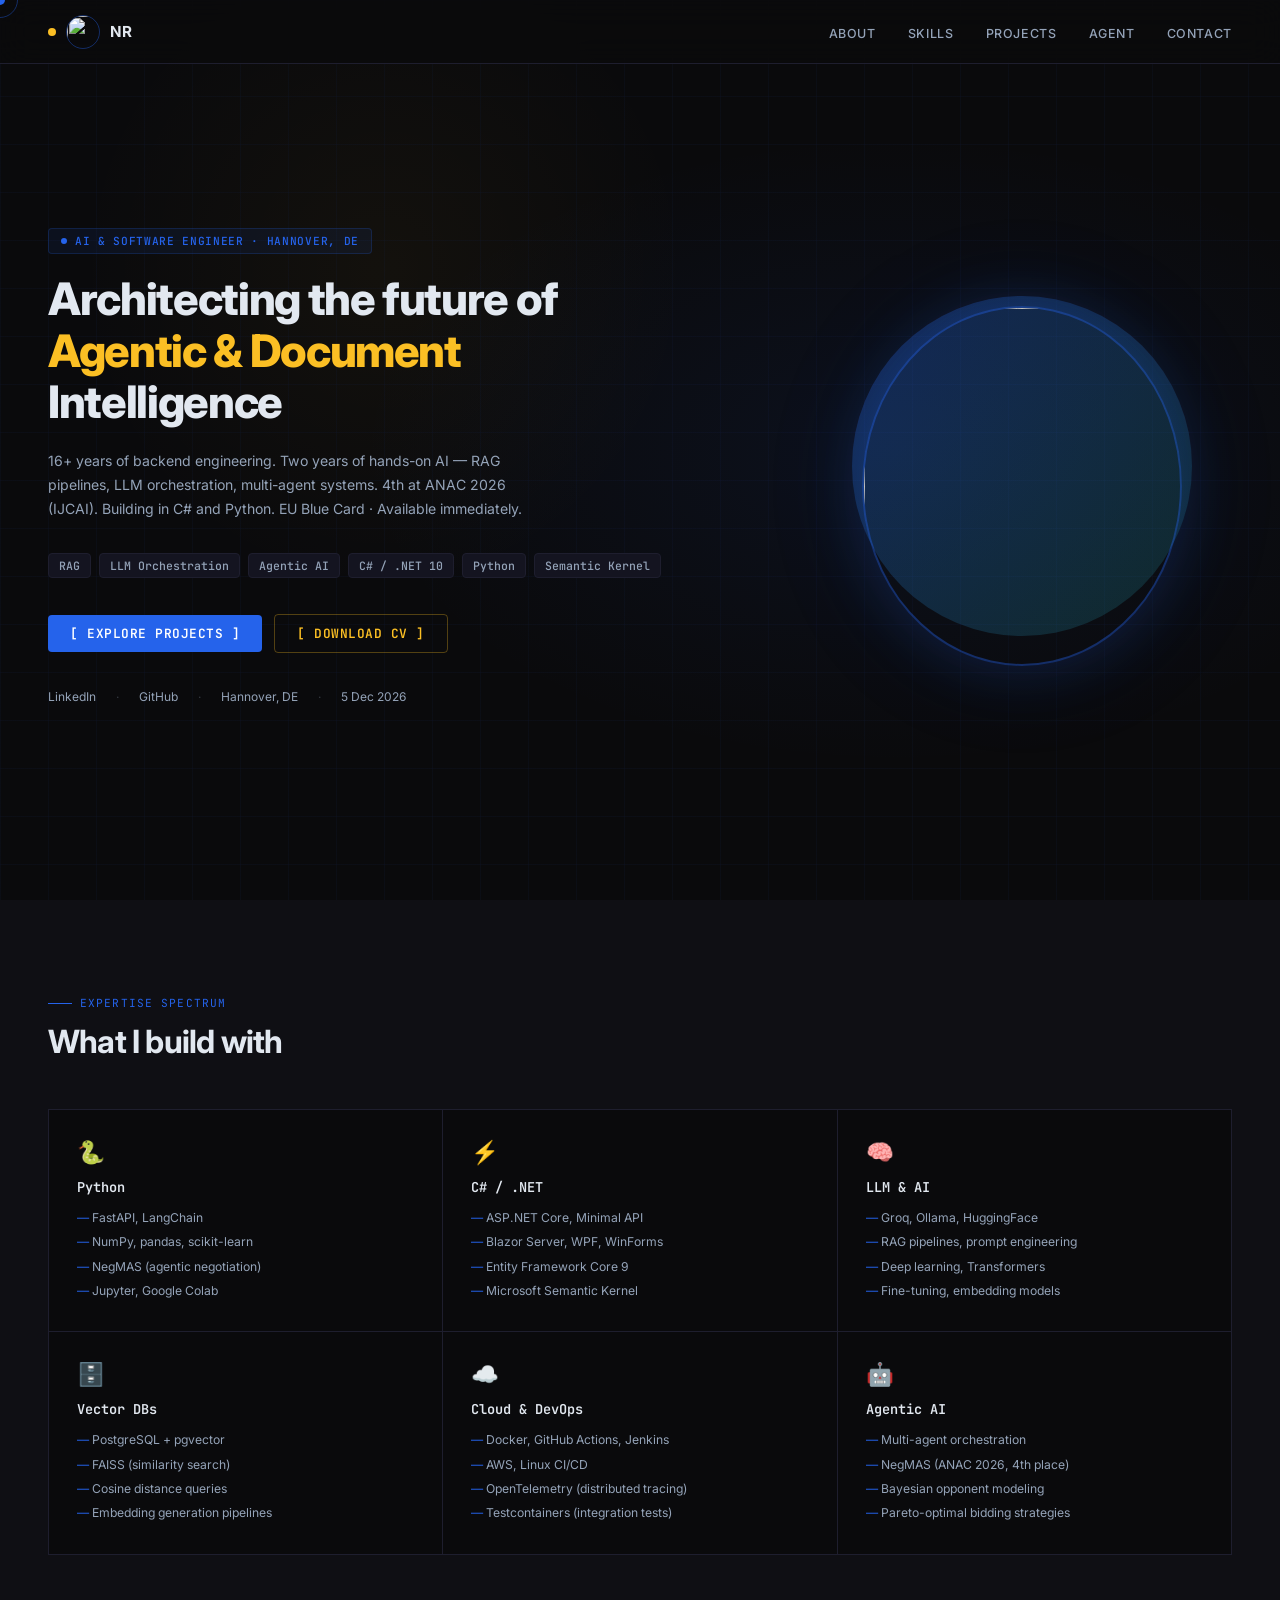
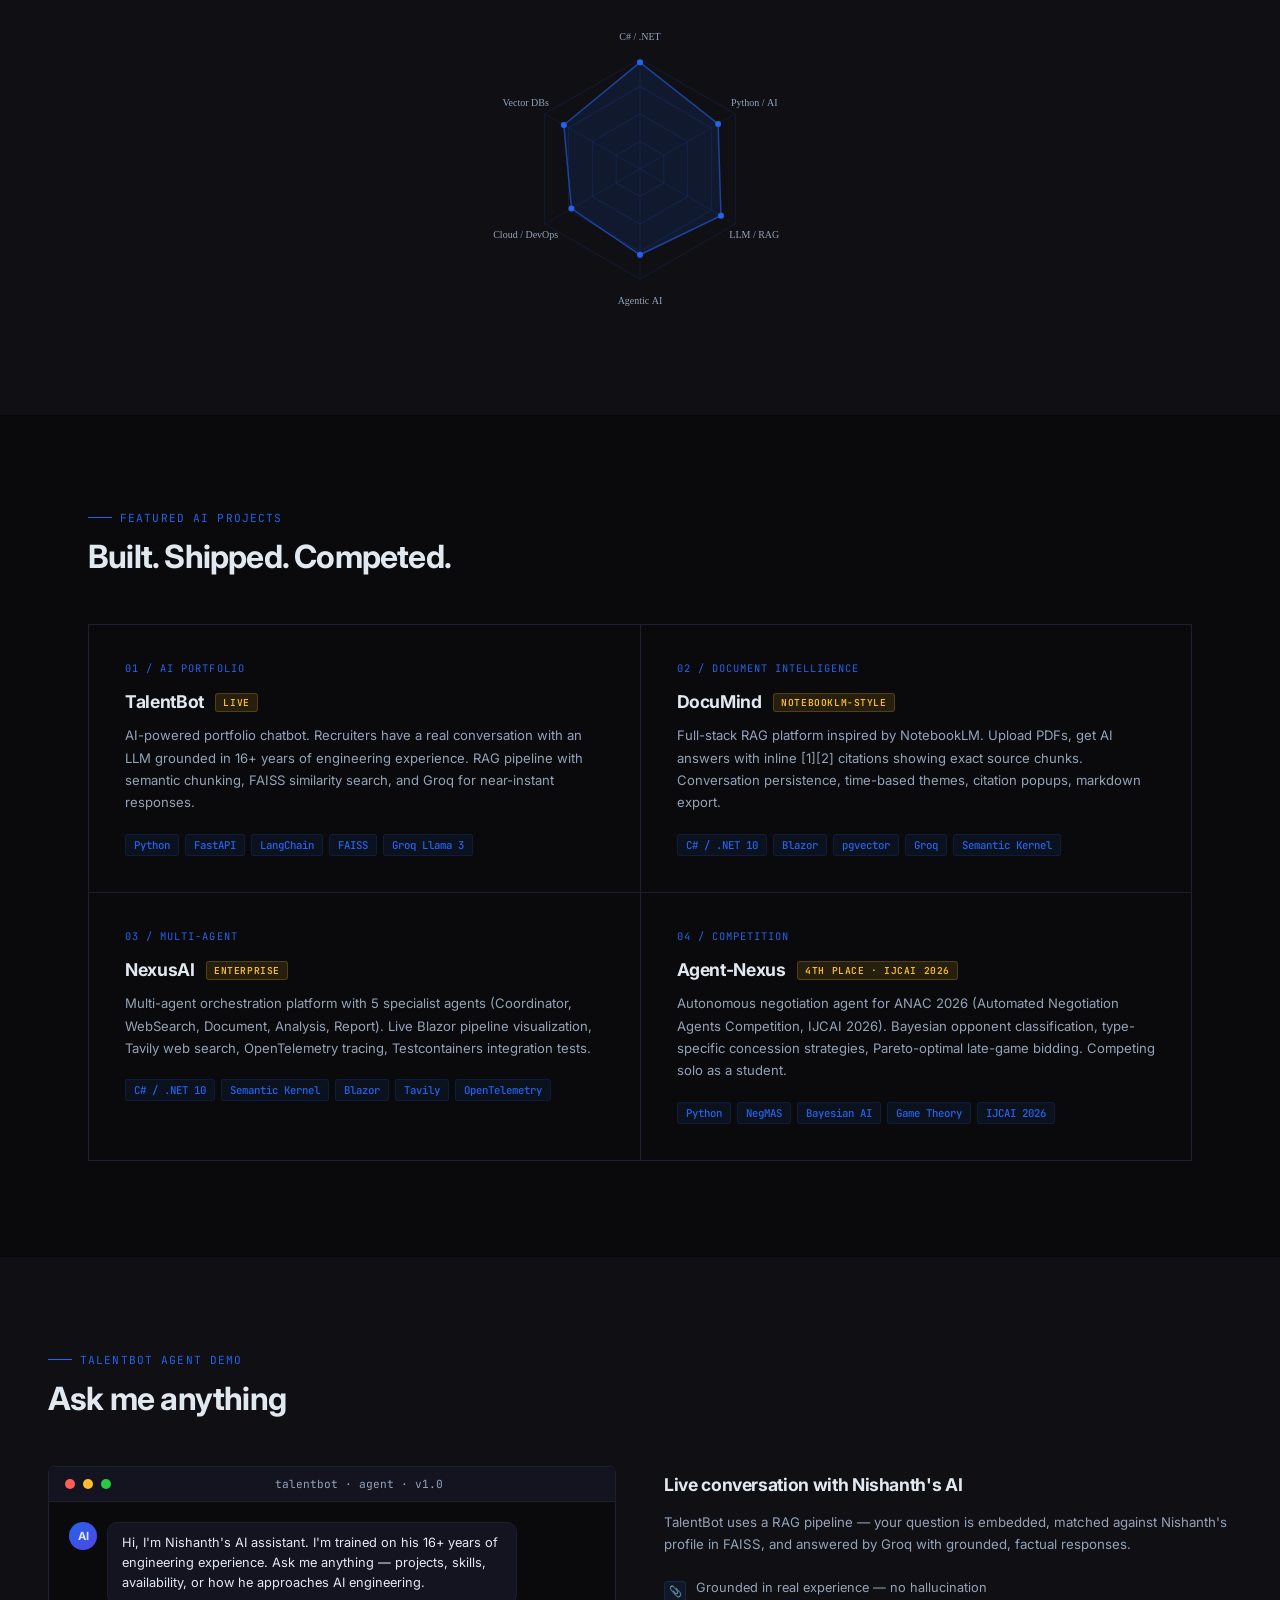
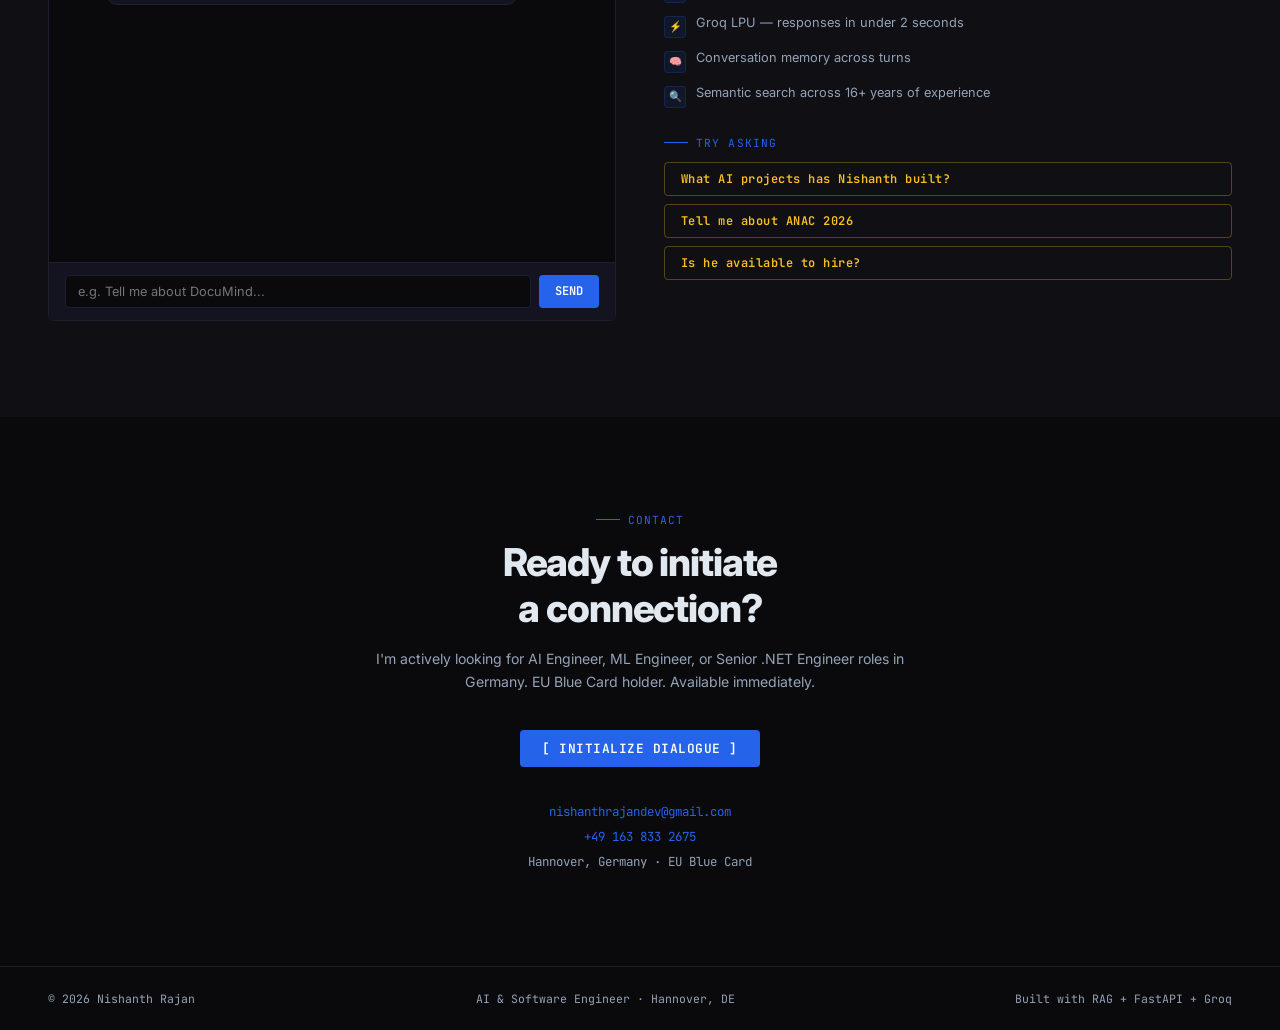
==== templates/portfolio.html @ 67afd0b3 "portfolio site with photo, CV download, animated UI, conversation history, Groq integration" ====
<!DOCTYPE html>
<html lang="en">
<head>
<meta charset="UTF-8"/>
<meta name="viewport" content="width=device-width, initial-scale=1.0"/>
<title>Nishanth Rajan — AI & Software Engineer</title>
<link rel="preconnect" href="https://fonts.googleapis.com">
<link href="https://fonts.googleapis.com/css2?family=Inter:wght@300;400;500;600;700;800&family=JetBrains+Mono:wght@400;500&display=swap" rel="stylesheet">
<style>
:root {
  --void: #0A0A0C;
  --deep-blue: #2563EB;
  --blue2: #1d4ed8;
  --yellow: #FBBF24;
  --white: #E2E8F0;
  --text2: #94a3b8;
  --surface: #0f0f14;
  --surface2: #141420;
  --border: #1e1e2e;
  --mono: 'JetBrains Mono', monospace;
}

*{box-sizing:border-box;margin:0;padding:0}

html{scroll-behavior:smooth}

body{
  background:var(--void);
  color:var(--white);
  font-family:'Inter',sans-serif;
  overflow-x:hidden;
  cursor:none;
}

/* Custom cursor */
.cursor{
  position:fixed;
  width:10px;height:10px;
  background:var(--deep-blue);
  border-radius:50%;
  pointer-events:none;
  z-index:9999;
  transform:translate(-50%,-50%);
  transition:transform 0.1s,width 0.2s,height 0.2s,background 0.2s;
  mix-blend-mode:normal;
}
.cursor-ring{
  position:fixed;
  width:36px;height:36px;
  border:1.5px solid rgba(37,99,235,0.4);
  border-radius:50%;
  pointer-events:none;
  z-index:9998;
  transform:translate(-50%,-50%);
  transition:transform 0.15s ease-out,width 0.2s,height 0.2s,opacity 0.2s;
}

/* Liquid ripple */
.ripple{
  position:fixed;
  border-radius:50%;
  background:radial-gradient(circle,rgba(37,99,235,0.25) 0%,transparent 70%);
  pointer-events:none;
  transform:translate(-50%,-50%) scale(0);
  animation:ripple-out 0.6s ease-out forwards;
  z-index:9997;
}
@keyframes ripple-out{
  to{transform:translate(-50%,-50%) scale(1);opacity:0}
}

/* ── NAV ── */
nav{
  position:fixed;top:0;left:0;right:0;
  z-index:100;
  padding:0 48px;
  height:64px;
  display:flex;
  align-items:center;
  justify-content:space-between;
  background:rgba(10,10,12,0.8);
  backdrop-filter:blur(16px);
  border-bottom:1px solid var(--border);
}

.nav-logo{
  display:flex;align-items:center;gap:10px;
  font-weight:700;font-size:0.95rem;letter-spacing:-0.02em;
}
.nav-logo-dot{
  width:8px;height:8px;
  background:var(--yellow);
  border-radius:50%;
  animation:blink 2s ease-in-out infinite;
}
@keyframes blink{0%,100%{opacity:1}50%{opacity:0.3}}

.nav-links{
  display:flex;gap:32px;
  list-style:none;
}
.nav-links a{
  font-size:0.78rem;font-weight:500;
  color:var(--text2);
  text-decoration:none;
  letter-spacing:0.05em;
  transition:color 0.2s;
}
.nav-links a:hover{color:var(--white)}

/* ── HERO ── */
#hero{
  min-height:100vh;
  display:flex;
  align-items:center;
  padding:80px 48px 48px;
  position:relative;
  overflow:hidden;
}

.hero-bg{
  position:absolute;inset:0;
  background:
    radial-gradient(ellipse 60% 50% at 70% 50%, rgba(37,99,235,0.08) 0%, transparent 70%),
    radial-gradient(ellipse 40% 60% at 30% 30%, rgba(251,191,36,0.04) 0%, transparent 60%);
  pointer-events:none;
}

.hero-grid{
  position:absolute;inset:0;
  background-image:
    linear-gradient(rgba(37,99,235,0.04) 1px,transparent 1px),
    linear-gradient(90deg,rgba(37,99,235,0.04) 1px,transparent 1px);
  background-size:48px 48px;
  pointer-events:none;
}

.hero-inner{
  position:relative;z-index:1;
  max-width:1200px;
  width:100%;
  margin:0 auto;
  display:grid;
  grid-template-columns:1fr 420px;
  gap:64px;
  align-items:center;
}

.hero-tag{
  display:inline-flex;align-items:center;gap:8px;
  background:rgba(37,99,235,0.08);
  border:1px solid rgba(37,99,235,0.2);
  border-radius:4px;
  padding:5px 12px;
  font-size:0.7rem;font-weight:500;
  color:var(--deep-blue);
  letter-spacing:0.06em;
  margin-bottom:20px;
  font-family:var(--mono);
}
.hero-tag span{
  width:6px;height:6px;
  background:var(--deep-blue);
  border-radius:50%;
}

.hero-h1{
  font-size:clamp(1.8rem,3.5vw,2.8rem);
  font-weight:800;
  line-height:1.15;
  letter-spacing:-0.03em;
  color:var(--white);
  margin-bottom:20px;
}
.hero-h1 .accent{color:var(--yellow)}

.hero-sub{
  font-size:0.88rem;
  color:var(--text2);
  line-height:1.7;
  max-width:500px;
  margin-bottom:32px;
}

.hero-pills{
  display:flex;flex-wrap:wrap;gap:8px;
  margin-bottom:36px;
}
.pill{
  font-size:0.72rem;font-weight:500;
  font-family:var(--mono);
  color:var(--text2);
  background:var(--surface2);
  border:1px solid var(--border);
  border-radius:4px;
  padding:4px 10px;
}

.hero-actions{
  display:flex;gap:12px;align-items:center;
  margin-bottom:36px;
}
.btn-primary{
  display:inline-flex;align-items:center;gap:8px;
  background:var(--deep-blue);
  color:white;
  font-size:0.8rem;font-weight:600;
  font-family:var(--mono);
  letter-spacing:0.04em;
  padding:10px 22px;
  border-radius:4px;
  text-decoration:none;
  border:none;cursor:pointer;
  transition:all 0.2s;
}
.btn-primary:hover{background:var(--blue2);transform:translateY(-1px)}
.btn-outline{
  display:inline-flex;align-items:center;gap:8px;
  background:transparent;
  color:var(--yellow);
  font-size:0.8rem;font-weight:600;
  font-family:var(--mono);
  letter-spacing:0.04em;
  padding:10px 22px;
  border-radius:4px;
  border:1px solid rgba(251,191,36,0.3);
  text-decoration:none;
  cursor:pointer;
  transition:all 0.2s;
}
.btn-outline:hover{background:rgba(251,191,36,0.06);border-color:var(--yellow)}

.hero-meta{
  display:flex;align-items:center;gap:20px;
  font-size:0.75rem;color:var(--text2);
}
.hero-meta a{color:var(--text2);text-decoration:none;transition:color 0.2s}
.hero-meta a:hover{color:var(--white)}
.sep{opacity:0.3}

/* Neural viz */
.neural-viz{
  position:relative;
  width:100%;
  aspect-ratio:1;
  max-width:400px;
  margin:0 auto;
}

.neural-viz svg{width:100%;height:100%}

/* ── SECTION BASE ── */
section{
  padding:96px 48px;
  max-width:1200px;
  margin:0 auto;
}

.section-label{
  font-size:0.7rem;
  font-family:var(--mono);
  color:var(--deep-blue);
  letter-spacing:0.1em;
  margin-bottom:12px;
  display:flex;align-items:center;gap:8px;
}
.section-label::before{
  content:'';
  width:24px;height:1px;
  background:var(--deep-blue);
}

.section-h2{
  font-size:clamp(1.6rem,2.5vw,2.2rem);
  font-weight:700;
  letter-spacing:-0.025em;
  color:var(--white);
  margin-bottom:48px;
}

/* ── EXPERTISE ── */
#expertise{
  padding:96px 48px;
  background:var(--surface);
  position:relative;
}
#expertise > *{max-width:1200px;margin-left:auto;margin-right:auto}

.expertise-grid{
  display:grid;
  grid-template-columns:repeat(3,1fr);
  gap:1px;
  background:var(--border);
  border:1px solid var(--border);
  margin-bottom:64px;
}

.skill-card{
  background:var(--void);
  padding:28px;
  transition:background 0.2s;
}
.skill-card:hover{background:var(--surface2)}

.skill-icon{
  font-size:1.4rem;
  margin-bottom:12px;
}
.skill-title{
  font-size:0.85rem;font-weight:600;
  color:var(--white);
  margin-bottom:10px;
  font-family:var(--mono);
}
.skill-items{
  list-style:none;
  font-size:0.76rem;
  color:var(--text2);
  line-height:2;
}
.skill-items li::before{
  content:'— ';
  color:var(--deep-blue);
}

/* Radar chart container */
.radar-wrap{
  display:flex;
  justify-content:center;
  align-items:center;
}

/* ── PROJECTS ── */
.projects-grid{
  display:grid;
  grid-template-columns:repeat(2,1fr);
  gap:1px;
  background:var(--border);
  border:1px solid var(--border);
}

.project-card{
  background:var(--void);
  padding:36px;
  position:relative;
  overflow:hidden;
  transition:background 0.2s;
}
.project-card:hover{background:var(--surface2)}
.project-card::before{
  content:'';
  position:absolute;
  top:0;left:0;right:0;
  height:2px;
  background:linear-gradient(90deg,var(--deep-blue),var(--yellow));
  opacity:0;
  transition:opacity 0.2s;
}
.project-card:hover::before{opacity:1}

.project-num{
  font-family:var(--mono);
  font-size:0.65rem;
  color:var(--deep-blue);
  letter-spacing:0.1em;
  margin-bottom:16px;
}
.project-title{
  font-size:1.1rem;font-weight:700;
  letter-spacing:-0.02em;
  color:var(--white);
  margin-bottom:12px;
}
.project-title .badge{
  display:inline-block;
  background:rgba(251,191,36,0.12);
  border:1px solid rgba(251,191,36,0.2);
  color:var(--yellow);
  font-size:0.6rem;font-weight:600;
  font-family:var(--mono);
  letter-spacing:0.06em;
  padding:2px 7px;
  border-radius:3px;
  vertical-align:middle;
  margin-left:8px;
}
.project-desc{
  font-size:0.82rem;
  color:var(--text2);
  line-height:1.7;
  margin-bottom:20px;
}
.project-tags{
  display:flex;flex-wrap:wrap;gap:6px;
}
.tag{
  font-size:0.67rem;font-weight:500;
  font-family:var(--mono);
  color:var(--deep-blue);
  background:rgba(37,99,235,0.08);
  border:1px solid rgba(37,99,235,0.15);
  border-radius:3px;
  padding:3px 8px;
}

/* ── DEMO ── */
#demo{
  padding:96px 48px;
  background:var(--surface);
}
#demo > *{max-width:1200px;margin-left:auto;margin-right:auto}

.demo-inner{
  display:grid;
  grid-template-columns:1fr 1fr;
  gap:48px;
  align-items:start;
}

.demo-terminal{
  background:var(--void);
  border:1px solid var(--border);
  border-radius:6px;
  overflow:hidden;
}
.terminal-bar{
  background:var(--surface2);
  padding:10px 16px;
  display:flex;align-items:center;gap:8px;
  border-bottom:1px solid var(--border);
}
.dot-red{width:10px;height:10px;border-radius:50%;background:#ff5f57}
.dot-yellow{width:10px;height:10px;border-radius:50%;background:#ffbd2e}
.dot-green{width:10px;height:10px;border-radius:50%;background:#28ca42}
.terminal-title{
  margin-left:auto;margin-right:auto;
  font-size:0.7rem;color:var(--text2);
  font-family:var(--mono);
}

.chat-body{
  height:360px;
  overflow-y:auto;
  padding:20px;
  display:flex;flex-direction:column;gap:12px;
  scrollbar-width:thin;
  scrollbar-color:var(--border) transparent;
}

.chat-msg{
  display:flex;gap:10px;
  animation:fadeUp 0.3s ease-out;
}
@keyframes fadeUp{from{opacity:0;transform:translateY(6px)}to{opacity:1;transform:translateY(0)}}

.chat-msg.user{flex-direction:row-reverse}

.chat-avatar{
  width:28px;height:28px;border-radius:50%;
  display:flex;align-items:center;justify-content:center;
  font-size:0.7rem;font-weight:700;
  flex-shrink:0;
}
.chat-msg.bot .chat-avatar{background:linear-gradient(135deg,var(--deep-blue),#4f46e5)}
.chat-msg.user .chat-avatar{background:var(--surface2);border:1px solid var(--border);color:var(--text2)}

.chat-bubble{
  max-width:78%;
  padding:10px 14px;
  border-radius:10px;
  font-size:0.8rem;
  line-height:1.6;
}
.chat-msg.bot .chat-bubble{
  background:var(--surface2);
  border:1px solid var(--border);
  color:var(--white);
}
.chat-msg.user .chat-bubble{
  background:rgba(37,99,235,0.15);
  border:1px solid rgba(37,99,235,0.25);
  color:var(--white);
}

.pipeline-box{
  background:rgba(37,99,235,0.06);
  border:1px solid rgba(37,99,235,0.15);
  border-radius:6px;
  padding:12px;
  margin-top:8px;
  font-family:var(--mono);
  font-size:0.68rem;
  color:var(--text2);
  line-height:1.8;
}
.pipeline-step{
  display:flex;align-items:center;gap:8px;
  color:var(--deep-blue);
}
.pipeline-step::before{content:'▶';font-size:0.5rem}

.typing{
  display:flex;gap:4px;align-items:center;
  padding:2px 0;
}
.typing span{
  width:5px;height:5px;
  background:var(--deep-blue);
  border-radius:50%;
  animation:bounce 1s ease-in-out infinite;
}
.typing span:nth-child(2){animation-delay:0.15s}
.typing span:nth-child(3){animation-delay:0.3s}
@keyframes bounce{0%,60%,100%{transform:translateY(0)}30%{transform:translateY(-4px)}}

.chat-input-row{
  display:flex;gap:8px;
  padding:12px 16px;
  border-top:1px solid var(--border);
  background:var(--surface2);
}
.chat-input{
  flex:1;background:var(--void);border:1px solid var(--border);
  border-radius:4px;padding:8px 12px;
  color:var(--white);font-family:'Inter',sans-serif;font-size:0.8rem;
  outline:none;
}
.chat-input:focus{border-color:rgba(37,99,235,0.4)}
.chat-send{
  background:var(--deep-blue);
  color:white;border:none;border-radius:4px;
  padding:8px 16px;cursor:pointer;
  font-size:0.75rem;font-weight:600;font-family:var(--mono);
  transition:background 0.2s;
}
.chat-send:hover{background:var(--blue2)}

.demo-info{padding-top:8px}
.demo-info h3{
  font-size:1.1rem;font-weight:700;letter-spacing:-0.02em;
  color:var(--white);margin-bottom:16px;
}
.demo-info p{
  font-size:0.83rem;color:var(--text2);line-height:1.7;
  margin-bottom:24px;
}
.feature-list{
  list-style:none;
  display:flex;flex-direction:column;gap:12px;
}
.feature-list li{
  display:flex;align-items:flex-start;gap:10px;
  font-size:0.8rem;color:var(--text2);
}
.feat-icon{
  width:22px;height:22px;
  background:rgba(37,99,235,0.1);
  border:1px solid rgba(37,99,235,0.2);
  border-radius:4px;
  display:flex;align-items:center;justify-content:center;
  font-size:0.65rem;
  flex-shrink:0;margin-top:1px;
}

/* ── CONTACT ── */
#contact{
  padding:96px 48px;
  text-align:center;
}
.contact-inner{
  max-width:560px;
  margin:0 auto;
}
.contact-inner h2{
  font-size:clamp(1.6rem,3vw,2.4rem);
  font-weight:800;letter-spacing:-0.03em;
  margin-bottom:16px;
}
.contact-inner p{
  font-size:0.88rem;color:var(--text2);
  line-height:1.7;margin-bottom:36px;
}
.contact-details{
  display:flex;flex-direction:column;gap:8px;
  margin-top:32px;
  font-size:0.78rem;color:var(--text2);
  font-family:var(--mono);
}
.contact-details a{color:var(--deep-blue);text-decoration:none}
.contact-details a:hover{color:var(--white)}

/* footer */
footer{
  border-top:1px solid var(--border);
  padding:24px 48px;
  display:flex;justify-content:space-between;align-items:center;
  font-size:0.72rem;color:var(--text2);
  font-family:var(--mono);
}

/* Scroll reveal */
.reveal{
  opacity:0;
  transform:translateY(24px);
  transition:opacity 0.6s ease-out,transform 0.6s ease-out;
}
.reveal.visible{opacity:1;transform:translateY(0)}

/* Responsive */
@media(max-width:900px){
  .hero-inner,.demo-inner{grid-template-columns:1fr}
  .neural-viz{display:none}
  .expertise-grid{grid-template-columns:repeat(2,1fr)}
  .projects-grid{grid-template-columns:1fr}
  nav{padding:0 20px}
  section,#expertise,#demo,#contact{padding:64px 20px}
  #hero{padding:80px 20px 48px}
}
@media(max-width:600px){
  .expertise-grid{grid-template-columns:1fr}
  .nav-links{display:none}
}
</style>
</head>
<body>

<!-- Cursor -->
<div class="cursor" id="cursor"></div>
<div class="cursor-ring" id="cursor-ring"></div>

<!-- NAV -->
<nav>
  <div class="nav-logo">
    <div class="nav-logo-dot"></div>
    <img src="/static/photo.jpeg" style="width:34px;height:34px;border-radius:50%;object-fit:cover;border:1px solid rgba(37,99,235,0.4);">
    NR
  </div>
  <ul class="nav-links">
    <li><a href="#about">ABOUT</a></li>
    <li><a href="#expertise">SKILLS</a></li>
    <li><a href="#projects">PROJECTS</a></li>
    <li><a href="#demo">AGENT</a></li>
    <li><a href="#contact">CONTACT</a></li>
  </ul>
</nav>

<!-- HERO -->
<section id="hero" style="max-width:100%;padding:80px 48px 48px;">
<div class="hero-bg"></div>
<div class="hero-grid"></div>
<div class="hero-inner">
  <div class="hero-left">
    <div class="hero-tag"><span></span>AI & SOFTWARE ENGINEER · HANNOVER, DE</div>
    <h1 class="hero-h1">
      Architecting the future of<br>
      <span class="accent">Agentic & Document</span><br>
      Intelligence
    </h1>
    <p class="hero-sub">
      16+ years of backend engineering. Two years of hands-on AI — RAG pipelines, LLM orchestration, multi-agent systems. 4th at ANAC 2026 (IJCAI). Building in C# and Python. EU Blue Card · Available immediately.
    </p>
    <div class="hero-pills">
      <span class="pill">RAG</span>
      <span class="pill">LLM Orchestration</span>
      <span class="pill">Agentic AI</span>
      <span class="pill">C# / .NET 10</span>
      <span class="pill">Python</span>
      <span class="pill">Semantic Kernel</span>
    </div>
    <div class="hero-actions">
      <a href="#projects" class="btn-primary">[ EXPLORE PROJECTS ]</a>
      <a href="/static/Nishanth_Rajan_CV.pdf" target="_blank" class="btn-outline">[ DOWNLOAD CV ]</a>
    </div>
    <div class="hero-meta">
      <a href="https://linkedin.com/in/nishanthrajan" target="_blank">LinkedIn</a>
      <span class="sep">·</span>
      <a href="https://github.com/nishanthrjn" target="_blank">GitHub</a>
      <span class="sep">·</span>
      <span>Hannover, DE</span>
      <span class="sep">·</span>
      <span id="hero-date"></span>
    </div>
  </div>

  <!-- Neural viz SVG -->
  <div class="neural-viz" style="display:flex;align-items:center;justify-content:center;">
    <div style="position:relative;width:340px;height:340px;">
      <div style="position:absolute;inset:0;border-radius:50%;background:linear-gradient(135deg,rgba(37,99,235,0.3),rgba(45,212,191,0.15));animation:breathe 4s ease-in-out infinite;"></div>
      <img src="/static/photo.jpeg" style="width:320px;height:360px;border-radius:50%;object-fit:cover;object-position:center top;border:2px solid rgba(37,99,235,0.4);box-shadow:0 0 60px rgba(37,99,235,0.2),0 0 120px rgba(37,99,235,0.08);position:absolute;top:10px;left:10px;">
    </div>
  </div>
</div>
</section>

<!-- ABOUT (anchor) -->
<div id="about"></div>

<!-- EXPERTISE -->
<div id="expertise" style="padding:96px 48px;background:var(--surface);">
<div style="max-width:1200px;margin:0 auto;">
  <div class="section-label reveal">EXPERTISE SPECTRUM</div>
  <h2 class="section-h2 reveal">What I build with</h2>

  <div class="expertise-grid reveal">
    <div class="skill-card">
      <div class="skill-icon">🐍</div>
      <div class="skill-title">Python</div>
      <ul class="skill-items">
        <li>FastAPI, LangChain</li>
        <li>NumPy, pandas, scikit-learn</li>
        <li>NegMAS (agentic negotiation)</li>
        <li>Jupyter, Google Colab</li>
      </ul>
    </div>
    <div class="skill-card">
      <div class="skill-icon">⚡</div>
      <div class="skill-title">C# / .NET</div>
      <ul class="skill-items">
        <li>ASP.NET Core, Minimal API</li>
        <li>Blazor Server, WPF, WinForms</li>
        <li>Entity Framework Core 9</li>
        <li>Microsoft Semantic Kernel</li>
      </ul>
    </div>
    <div class="skill-card">
      <div class="skill-icon">🧠</div>
      <div class="skill-title">LLM & AI</div>
      <ul class="skill-items">
        <li>Groq, Ollama, HuggingFace</li>
        <li>RAG pipelines, prompt engineering</li>
        <li>Deep learning, Transformers</li>
        <li>Fine-tuning, embedding models</li>
      </ul>
    </div>
    <div class="skill-card">
      <div class="skill-icon">🗄️</div>
      <div class="skill-title">Vector DBs</div>
      <ul class="skill-items">
        <li>PostgreSQL + pgvector</li>
        <li>FAISS (similarity search)</li>
        <li>Cosine distance queries</li>
        <li>Embedding generation pipelines</li>
      </ul>
    </div>
    <div class="skill-card">
      <div class="skill-icon">☁️</div>
      <div class="skill-title">Cloud & DevOps</div>
      <ul class="skill-items">
        <li>Docker, GitHub Actions, Jenkins</li>
        <li>AWS, Linux CI/CD</li>
        <li>OpenTelemetry (distributed tracing)</li>
        <li>Testcontainers (integration tests)</li>
      </ul>
    </div>
    <div class="skill-card">
      <div class="skill-icon">🤖</div>
      <div class="skill-title">Agentic AI</div>
      <ul class="skill-items">
        <li>Multi-agent orchestration</li>
        <li>NegMAS (ANAC 2026, 4th place)</li>
        <li>Bayesian opponent modeling</li>
        <li>Pareto-optimal bidding strategies</li>
      </ul>
    </div>
  </div>

  <!-- Radar chart (canvas-based) -->
  <div class="radar-wrap reveal">
    <canvas id="radarChart" width="360" height="300"></canvas>
  </div>
</div>
</div>

<!-- PROJECTS -->
<section id="projects" style="padding:96px 48px;">
  <div class="section-label reveal">FEATURED AI PROJECTS</div>
  <h2 class="section-h2 reveal">Built. Shipped. Competed.</h2>

  <div class="projects-grid reveal">
    <div class="project-card">
      <div class="project-num">01 / AI PORTFOLIO</div>
      <div class="project-title">TalentBot <span class="badge">LIVE</span></div>
      <p class="project-desc">AI-powered portfolio chatbot. Recruiters have a real conversation with an LLM grounded in 16+ years of engineering experience. RAG pipeline with semantic chunking, FAISS similarity search, and Groq for near-instant responses.</p>
      <div class="project-tags">
        <span class="tag">Python</span><span class="tag">FastAPI</span><span class="tag">LangChain</span>
        <span class="tag">FAISS</span><span class="tag">Groq Llama 3</span>
      </div>
    </div>

    <div class="project-card">
      <div class="project-num">02 / DOCUMENT INTELLIGENCE</div>
      <div class="project-title">DocuMind <span class="badge">NOTEBOOKLM-STYLE</span></div>
      <p class="project-desc">Full-stack RAG platform inspired by NotebookLM. Upload PDFs, get AI answers with inline [1][2] citations showing exact source chunks. Conversation persistence, time-based themes, citation popups, markdown export.</p>
      <div class="project-tags">
        <span class="tag">C# / .NET 10</span><span class="tag">Blazor</span><span class="tag">pgvector</span>
        <span class="tag">Groq</span><span class="tag">Semantic Kernel</span>
      </div>
    </div>

    <div class="project-card">
      <div class="project-num">03 / MULTI-AGENT</div>
      <div class="project-title">NexusAI <span class="badge">ENTERPRISE</span></div>
      <p class="project-desc">Multi-agent orchestration platform with 5 specialist agents (Coordinator, WebSearch, Document, Analysis, Report). Live Blazor pipeline visualization, Tavily web search, OpenTelemetry tracing, Testcontainers integration tests.</p>
      <div class="project-tags">
        <span class="tag">C# / .NET 10</span><span class="tag">Semantic Kernel</span><span class="tag">Blazor</span>
        <span class="tag">Tavily</span><span class="tag">OpenTelemetry</span>
      </div>
    </div>

    <div class="project-card">
      <div class="project-num">04 / COMPETITION</div>
      <div class="project-title">Agent-Nexus <span class="badge">4TH PLACE · IJCAI 2026</span></div>
      <p class="project-desc">Autonomous negotiation agent for ANAC 2026 (Automated Negotiation Agents Competition, IJCAI 2026). Bayesian opponent classification, type-specific concession strategies, Pareto-optimal late-game bidding. Competing solo as a student.</p>
      <div class="project-tags">
        <span class="tag">Python</span><span class="tag">NegMAS</span><span class="tag">Bayesian AI</span>
        <span class="tag">Game Theory</span><span class="tag">IJCAI 2026</span>
      </div>
    </div>
  </div>
</section>

<!-- DEMO -->
<div id="demo" style="padding:96px 48px;background:var(--surface);">
<div style="max-width:1200px;margin:0 auto;">
  <div class="section-label reveal">TALENTBOT AGENT DEMO</div>
  <h2 class="section-h2 reveal">Ask me anything</h2>

  <div class="demo-inner reveal">
    <div class="demo-terminal">
      <div class="terminal-bar">
        <span class="dot-red"></span>
        <span class="dot-yellow"></span>
        <span class="dot-green"></span>
        <span class="terminal-title">talentbot · agent · v1.0</span>
      </div>
      <div class="chat-body" id="demo-chat">
        <div class="chat-msg bot">
          <div class="chat-avatar">AI</div>
          <div class="chat-bubble">Hi, I'm Nishanth's AI assistant. I'm trained on his 16+ years of engineering experience. Ask me anything — projects, skills, availability, or how he approaches AI engineering.</div>
        </div>
      </div>
      <div class="chat-input-row">
        <input class="chat-input" id="demo-input" placeholder="e.g. Tell me about DocuMind..." autocomplete="off"/>
        <button class="chat-send" id="demo-send" onclick="sendDemoMsg()">SEND</button>
      </div>
    </div>

    <div class="demo-info">
      <h3>Live conversation with Nishanth's AI</h3>
      <p>TalentBot uses a RAG pipeline — your question is embedded, matched against Nishanth's profile in FAISS, and answered by Groq with grounded, factual responses.</p>
      <ul class="feature-list">
        <li><span class="feat-icon">📎</span>Grounded in real experience — no hallucination</li>
        <li><span class="feat-icon">⚡</span>Groq LPU — responses in under 2 seconds</li>
        <li><span class="feat-icon">🧠</span>Conversation memory across turns</li>
        <li><span class="feat-icon">🔍</span>Semantic search across 16+ years of experience</li>
      </ul>
      <div style="margin-top:28px">
        <div class="section-label" style="margin-bottom:12px">TRY ASKING</div>
        <div style="display:flex;flex-direction:column;gap:8px">
          <button class="btn-outline" style="font-size:0.75rem;padding:8px 16px;text-align:left" onclick="prefill('What AI projects has Nishanth built?')">What AI projects has Nishanth built?</button>
          <button class="btn-outline" style="font-size:0.75rem;padding:8px 16px;text-align:left" onclick="prefill('Tell me about ANAC 2026 achievement')">Tell me about ANAC 2026</button>
          <button class="btn-outline" style="font-size:0.75rem;padding:8px 16px;text-align:left" onclick="prefill('Is he available to hire and what is his visa status?')">Is he available to hire?</button>
        </div>
      </div>
    </div>
  </div>
</div>
</div>

<!-- CONTACT -->
<section id="contact">
  <div class="contact-inner">
    <div class="section-label reveal" style="justify-content:center">CONTACT</div>
    <h2 class="reveal">Ready to initiate<br>a connection?</h2>
    <p class="reveal">I'm actively looking for AI Engineer, ML Engineer, or Senior .NET Engineer roles in Germany. EU Blue Card holder. Available immediately.</p>
    <div class="hero-actions" style="justify-content:center" class="reveal">
      <a href="mailto:nishanthrajandev@gmail.com" class="btn-primary">[ INITIALIZE DIALOGUE ]</a>
    </div>
    <div class="contact-details reveal">
      <span><a href="mailto:nishanthrajandev@gmail.com">nishanthrajandev@gmail.com</a></span>
      <span><a href="tel:+4916383322675">+49 163 833 2675</a></span>
      <span>Hannover, Germany · EU Blue Card</span>
    </div>
  </div>
</section>

<footer>
  <span>© 2026 Nishanth Rajan</span>
  <span>AI & Software Engineer · Hannover, DE</span>
  <span>Built with RAG + FastAPI + Groq</span>
</footer>

<script>
// ── Custom cursor + liquid ripple ──
const cursor = document.getElementById('cursor');
const ring   = document.getElementById('cursor-ring');
let mx=0,my=0,rx=0,ry=0;

document.addEventListener('mousemove',e=>{
  mx=e.clientX;my=e.clientY;
  cursor.style.left=mx+'px';cursor.style.top=my+'px';
});

// Smooth ring follow
(function loop(){
  rx+=(mx-rx)*0.12;ry+=(my-ry)*0.12;
  ring.style.left=rx+'px';ring.style.top=ry+'px';
  requestAnimationFrame(loop);
})();

// Liquid ripple on click
document.addEventListener('click',e=>{
  const r=document.createElement('div');
  r.className='ripple';
  r.style.left=e.clientX+'px';
  r.style.top=e.clientY+'px';
  const size=Math.max(window.innerWidth,window.innerHeight)*0.8;
  r.style.width=size+'px';r.style.height=size+'px';
  document.body.appendChild(r);
  setTimeout(()=>r.remove(),700);

  // Cursor scale
  cursor.style.width='20px';cursor.style.height='20px';
  cursor.style.background='rgba(37,99,235,0.6)';
  ring.style.width='60px';ring.style.height='60px';
  setTimeout(()=>{
    cursor.style.width='10px';cursor.style.height='10px';
    cursor.style.background='var(--deep-blue)';
    ring.style.width='36px';ring.style.height='36px';
  },400);
});

document.addEventListener('mousedown',()=>{
  cursor.style.transform='translate(-50%,-50%) scale(0.7)';
});
document.addEventListener('mouseup',()=>{
  cursor.style.transform='translate(-50%,-50%) scale(1)';
});

// ── Date ──
document.getElementById('hero-date').textContent=new Date().toLocaleDateString('en-GB',{day:'numeric',month:'short',year:'numeric'});

// ── Scroll reveal ──
const observer=new IntersectionObserver(entries=>{
  entries.forEach(e=>{if(e.isIntersecting){e.target.classList.add('visible')}});
},{threshold:0.1});
document.querySelectorAll('.reveal').forEach(el=>observer.observe(el));

// ── Radar chart (canvas) ──
const canvas=document.getElementById('radarChart');
const ctx=canvas.getContext('2d');
const skills=[
  {label:'C# / .NET',value:0.97},
  {label:'Python / AI',value:0.82},
  {label:'LLM / RAG',value:0.85},
  {label:'Agentic AI',value:0.78},
  {label:'Cloud / DevOps',value:0.72},
  {label:'Vector DBs',value:0.8},
];
const cx2=180,cy2=150,r=110;
const n=skills.length;
const step=Math.PI*2/n;

function drawRadar(){
  ctx.clearRect(0,0,360,300);
  // Grid rings
  [0.25,0.5,0.75,1].forEach(f=>{
    ctx.beginPath();
    for(let i=0;i<n;i++){
      const a=step*i-Math.PI/2;
      const x=cx2+Math.cos(a)*r*f;
      const y=cy2+Math.sin(a)*r*f;
      i===0?ctx.moveTo(x,y):ctx.lineTo(x,y);
    }
    ctx.closePath();
    ctx.strokeStyle='rgba(37,99,235,0.15)';
    ctx.lineWidth=1;
    ctx.stroke();
  });
  // Spokes
  for(let i=0;i<n;i++){
    const a=step*i-Math.PI/2;
    ctx.beginPath();
    ctx.moveTo(cx2,cy2);
    ctx.lineTo(cx2+Math.cos(a)*r,cy2+Math.sin(a)*r);
    ctx.strokeStyle='rgba(37,99,235,0.12)';ctx.stroke();
  }
  // Data fill
  ctx.beginPath();
  skills.forEach((s,i)=>{
    const a=step*i-Math.PI/2;
    const x=cx2+Math.cos(a)*r*s.value;
    const y=cy2+Math.sin(a)*r*s.value;
    i===0?ctx.moveTo(x,y):ctx.lineTo(x,y);
  });
  ctx.closePath();
  ctx.fillStyle='rgba(37,99,235,0.12)';ctx.fill();
  ctx.strokeStyle='rgba(37,99,235,0.6)';ctx.lineWidth=1.5;ctx.stroke();
  // Dots + labels
  skills.forEach((s,i)=>{
    const a=step*i-Math.PI/2;
    const x=cx2+Math.cos(a)*r*s.value;
    const y=cy2+Math.sin(a)*r*s.value;
    ctx.beginPath();ctx.arc(x,y,3,0,Math.PI*2);
    ctx.fillStyle='#2563EB';ctx.fill();
    const lx=cx2+Math.cos(a)*(r+22);
    const ly=cy2+Math.sin(a)*(r+22);
    ctx.fillStyle='#94a3b8';
    ctx.font='10px Inter';ctx.textAlign='center';
    ctx.fillText(s.label,lx,ly+3);
  });
}
drawRadar();

// ── Chat demo ──
const demoChat=document.getElementById('demo-chat');
const demoInput=document.getElementById('demo-input');
const demoSend=document.getElementById('demo-send');
let chatHistory=[];

function prefill(text){
  demoInput.value=text;
  demoInput.focus();
}

async function sendDemoMsg(){
  const msg=demoInput.value.trim();
  if(!msg)return;
  demoInput.value='';
  demoSend.disabled=true;

  appendDemoMsg(msg,'user');
  const typing=appendTyping();

  try{
    const res=await fetch('/chat',{
      method:'POST',
      headers:{'Content-Type':'application/json'},
      body:JSON.stringify({message:msg,history:chatHistory})
    });
    const data=await res.json();
    typing.remove();
    appendDemoMsg(data.reply,'bot');
    chatHistory.push({user:msg,bot:data.reply});
    if(chatHistory.length>6)chatHistory.shift();
  }catch(e){
    typing.remove();
    appendDemoMsg('Server error — make sure main.py is running.','bot');
  }
  demoSend.disabled=false;
}

function appendDemoMsg(text,role){
  const wrap=document.createElement('div');
  wrap.className=`chat-msg ${role}`;
  const av=document.createElement('div');
  av.className='chat-avatar';
  av.textContent=role==='bot'?'AI':'You';
  const b=document.createElement('div');
  b.className='chat-bubble';
  b.textContent=text;
  wrap.appendChild(av);wrap.appendChild(b);
  demoChat.appendChild(wrap);
  demoChat.scrollTop=demoChat.scrollHeight;
}

function appendTyping(){
  const wrap=document.createElement('div');
  wrap.className='chat-msg bot';
  const av=document.createElement('div');
  av.className='chat-avatar';av.textContent='AI';
  const b=document.createElement('div');
  b.className='chat-bubble';
  b.innerHTML='<div class="typing"><span></span><span></span><span></span></div>';
  wrap.appendChild(av);wrap.appendChild(b);
  demoChat.appendChild(wrap);
  demoChat.scrollTop=demoChat.scrollHeight;
  return wrap;
}

demoInput.addEventListener('keydown',e=>{
  if(e.key==='Enter'){e.preventDefault();sendDemoMsg();}
});
</script>
</body>
</html>
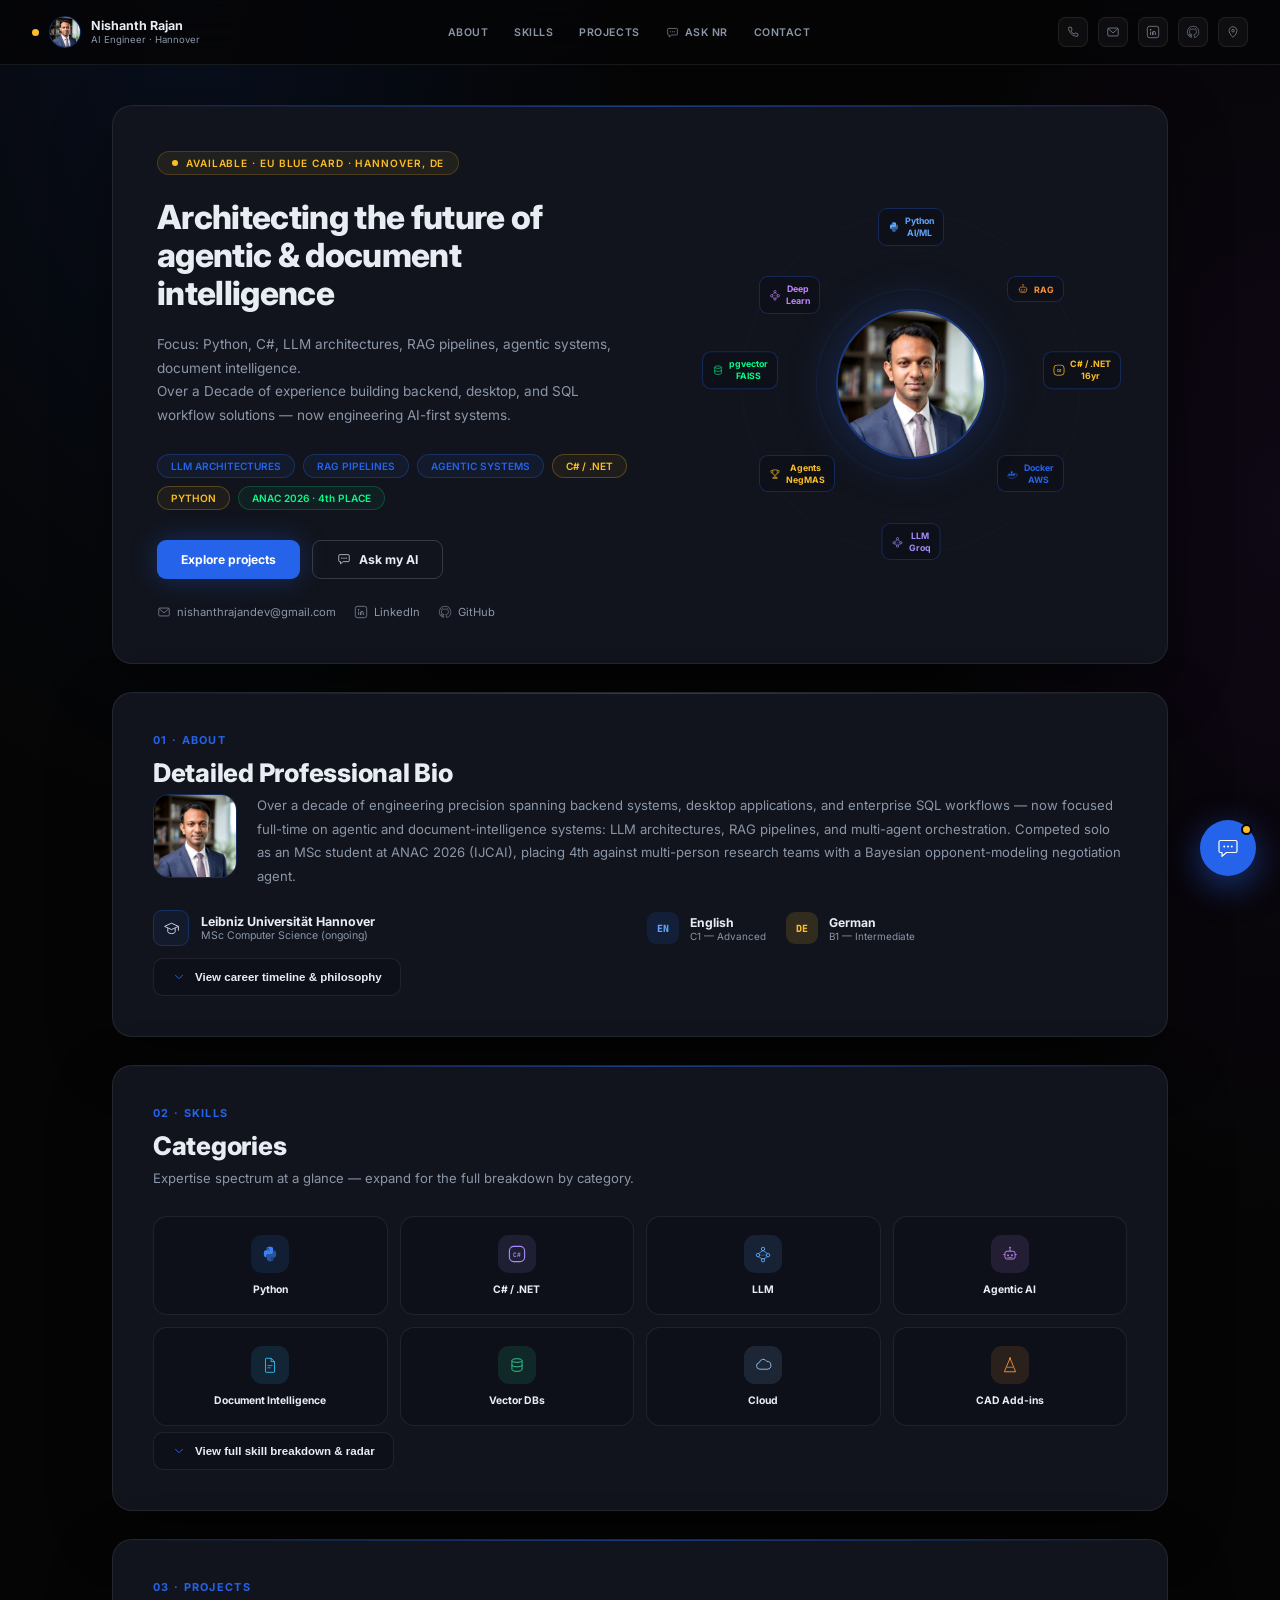
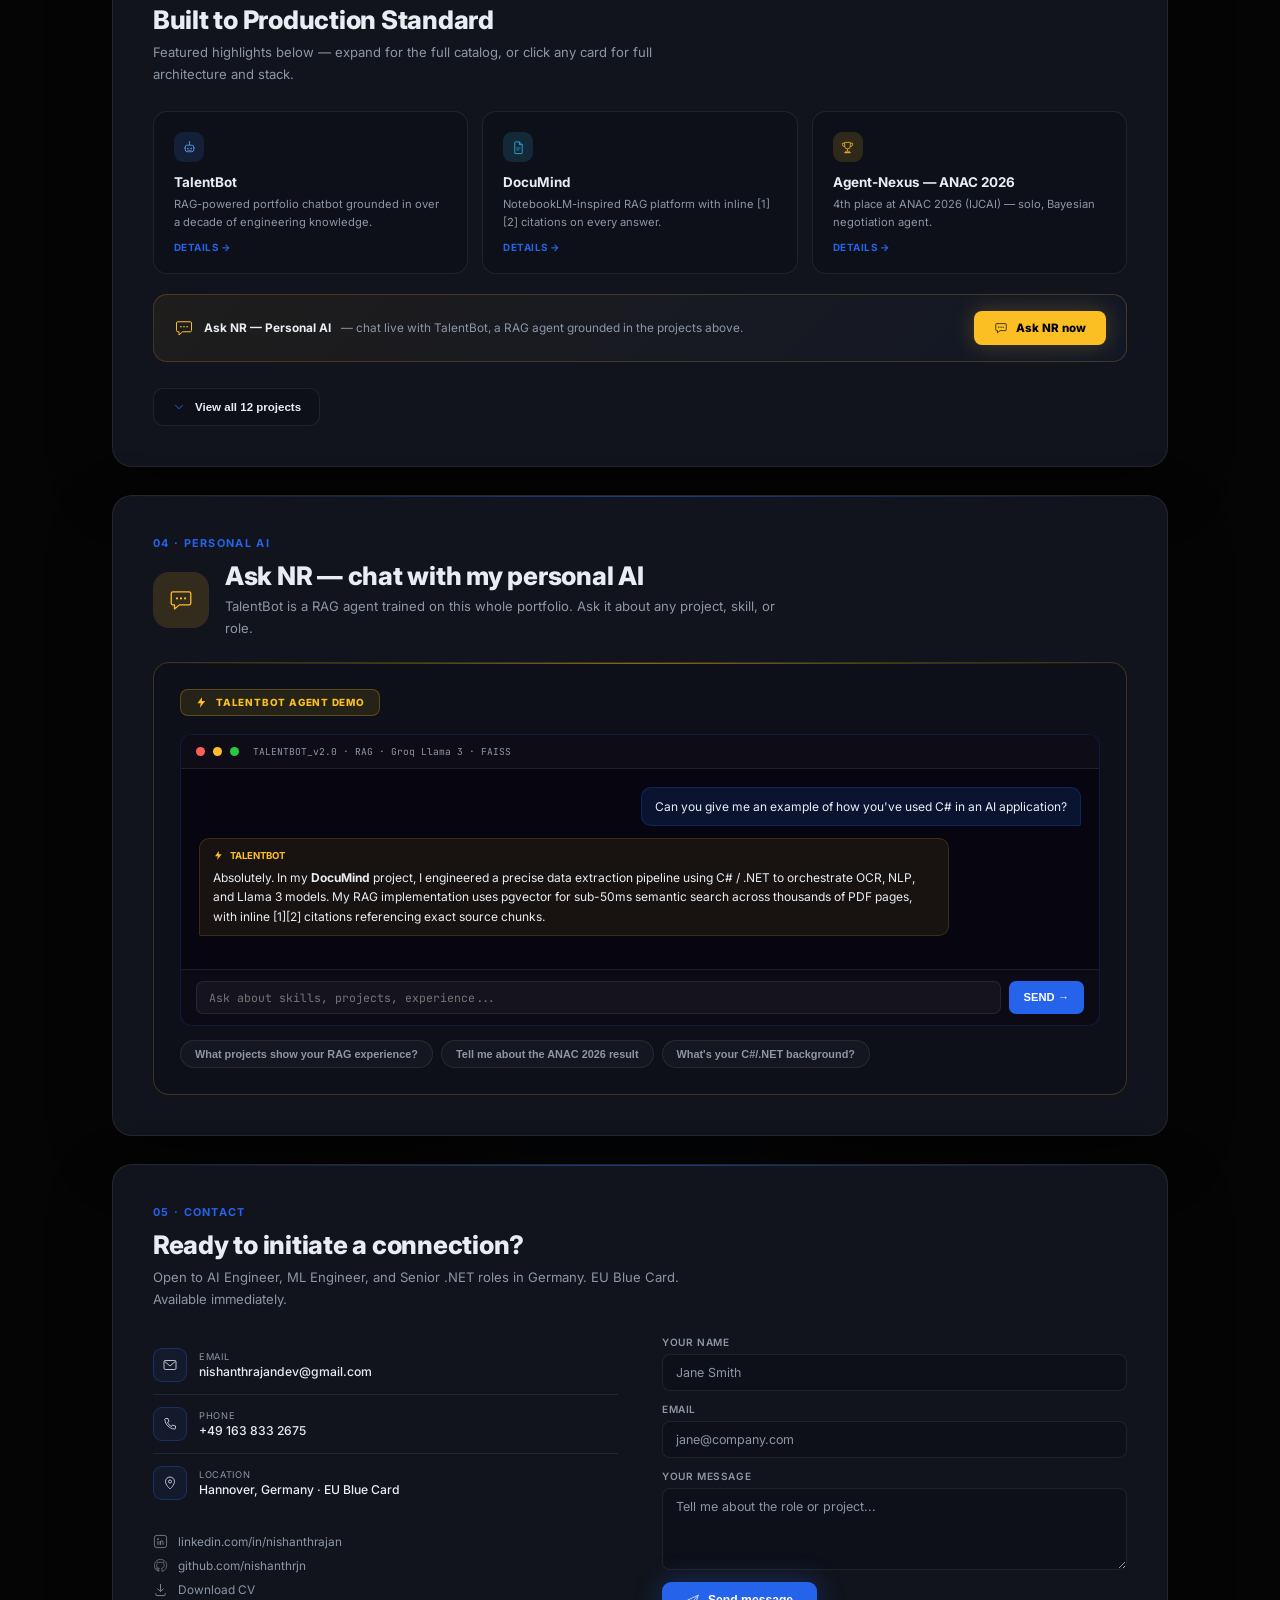
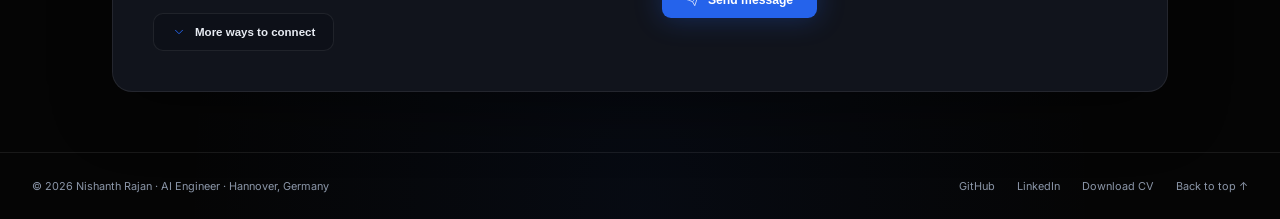
==== commit 61725211: "clean and refactor - modularised the backend into app/ package and split portfolio.html assets" ====
--- a/templates/portfolio.html
+++ b/templates/portfolio.html
@@ -1,1086 +1,609 @@
 <!DOCTYPE html>
 <html lang="en">
 <head>
-<meta charset="UTF-8"/>
-<meta name="viewport" content="width=device-width, initial-scale=1.0"/>
-<title>Nishanth Rajan — AI & Software Engineer</title>
-<link rel="preconnect" href="https://fonts.googleapis.com">
-<link href="https://fonts.googleapis.com/css2?family=Inter:wght@300;400;500;600;700;800&family=JetBrains+Mono:wght@400;500&display=swap" rel="stylesheet">
-<style>
-:root {
-  --void: #0A0A0C;
-  --deep-blue: #2563EB;
-  --blue2: #1d4ed8;
-  --yellow: #FBBF24;
-  --white: #E2E8F0;
-  --text2: #94a3b8;
-  --surface: #0f0f14;
-  --surface2: #141420;
-  --border: #1e1e2e;
-  --mono: 'JetBrains Mono', monospace;
-}
-
-*{box-sizing:border-box;margin:0;padding:0}
-
-html{scroll-behavior:smooth}
-
-body{
-  background:var(--void);
-  color:var(--white);
-  font-family:'Inter',sans-serif;
-  overflow-x:hidden;
-  cursor:none;
-}
-
-/* Custom cursor */
-.cursor{
-  position:fixed;
-  width:10px;height:10px;
-  background:var(--deep-blue);
-  border-radius:50%;
-  pointer-events:none;
-  z-index:9999;
-  transform:translate(-50%,-50%);
-  transition:transform 0.1s,width 0.2s,height 0.2s,background 0.2s;
-  mix-blend-mode:normal;
-}
-.cursor-ring{
-  position:fixed;
-  width:36px;height:36px;
-  border:1.5px solid rgba(37,99,235,0.4);
-  border-radius:50%;
-  pointer-events:none;
-  z-index:9998;
-  transform:translate(-50%,-50%);
-  transition:transform 0.15s ease-out,width 0.2s,height 0.2s,opacity 0.2s;
-}
-
-/* Liquid ripple */
-.ripple{
-  position:fixed;
-  border-radius:50%;
-  background:radial-gradient(circle,rgba(37,99,235,0.25) 0%,transparent 70%);
-  pointer-events:none;
-  transform:translate(-50%,-50%) scale(0);
-  animation:ripple-out 0.6s ease-out forwards;
-  z-index:9997;
-}
-@keyframes ripple-out{
-  to{transform:translate(-50%,-50%) scale(1);opacity:0}
-}
-
-/* ── NAV ── */
-nav{
-  position:fixed;top:0;left:0;right:0;
-  z-index:100;
-  padding:0 48px;
-  height:64px;
-  display:flex;
-  align-items:center;
-  justify-content:space-between;
-  background:rgba(10,10,12,0.8);
-  backdrop-filter:blur(16px);
-  border-bottom:1px solid var(--border);
-}
-
-.nav-logo{
-  display:flex;align-items:center;gap:10px;
-  font-weight:700;font-size:0.95rem;letter-spacing:-0.02em;
-}
-.nav-logo-dot{
-  width:8px;height:8px;
-  background:var(--yellow);
-  border-radius:50%;
-  animation:blink 2s ease-in-out infinite;
-}
-@keyframes blink{0%,100%{opacity:1}50%{opacity:0.3}}
-
-.nav-links{
-  display:flex;gap:32px;
-  list-style:none;
-}
-.nav-links a{
-  font-size:0.78rem;font-weight:500;
-  color:var(--text2);
-  text-decoration:none;
-  letter-spacing:0.05em;
-  transition:color 0.2s;
-}
-.nav-links a:hover{color:var(--white)}
-
-/* ── HERO ── */
-#hero{
-  min-height:100vh;
-  display:flex;
-  align-items:center;
-  padding:80px 48px 48px;
-  position:relative;
-  overflow:hidden;
-}
-
-.hero-bg{
-  position:absolute;inset:0;
-  background:
-    radial-gradient(ellipse 60% 50% at 70% 50%, rgba(37,99,235,0.08) 0%, transparent 70%),
-    radial-gradient(ellipse 40% 60% at 30% 30%, rgba(251,191,36,0.04) 0%, transparent 60%);
-  pointer-events:none;
-}
-
-.hero-grid{
-  position:absolute;inset:0;
-  background-image:
-    linear-gradient(rgba(37,99,235,0.04) 1px,transparent 1px),
-    linear-gradient(90deg,rgba(37,99,235,0.04) 1px,transparent 1px);
-  background-size:48px 48px;
-  pointer-events:none;
-}
-
-.hero-inner{
-  position:relative;z-index:1;
-  max-width:1200px;
-  width:100%;
-  margin:0 auto;
-  display:grid;
-  grid-template-columns:1fr 420px;
-  gap:64px;
-  align-items:center;
-}
-
-.hero-tag{
-  display:inline-flex;align-items:center;gap:8px;
-  background:rgba(37,99,235,0.08);
-  border:1px solid rgba(37,99,235,0.2);
-  border-radius:4px;
-  padding:5px 12px;
-  font-size:0.7rem;font-weight:500;
-  color:var(--deep-blue);
-  letter-spacing:0.06em;
-  margin-bottom:20px;
-  font-family:var(--mono);
-}
-.hero-tag span{
-  width:6px;height:6px;
-  background:var(--deep-blue);
-  border-radius:50%;
-}
-
-.hero-h1{
-  font-size:clamp(1.8rem,3.5vw,2.8rem);
-  font-weight:800;
-  line-height:1.15;
-  letter-spacing:-0.03em;
-  color:var(--white);
-  margin-bottom:20px;
-}
-.hero-h1 .accent{color:var(--yellow)}
-
-.hero-sub{
-  font-size:0.88rem;
-  color:var(--text2);
-  line-height:1.7;
-  max-width:500px;
-  margin-bottom:32px;
-}
-
-.hero-pills{
-  display:flex;flex-wrap:wrap;gap:8px;
-  margin-bottom:36px;
-}
-.pill{
-  font-size:0.72rem;font-weight:500;
-  font-family:var(--mono);
-  color:var(--text2);
-  background:var(--surface2);
-  border:1px solid var(--border);
-  border-radius:4px;
-  padding:4px 10px;
-}
-
-.hero-actions{
-  display:flex;gap:12px;align-items:center;
-  margin-bottom:36px;
-}
-.btn-primary{
-  display:inline-flex;align-items:center;gap:8px;
-  background:var(--deep-blue);
-  color:white;
-  font-size:0.8rem;font-weight:600;
-  font-family:var(--mono);
-  letter-spacing:0.04em;
-  padding:10px 22px;
-  border-radius:4px;
-  text-decoration:none;
-  border:none;cursor:pointer;
-  transition:all 0.2s;
-}
-.btn-primary:hover{background:var(--blue2);transform:translateY(-1px)}
-.btn-outline{
-  display:inline-flex;align-items:center;gap:8px;
-  background:transparent;
-  color:var(--yellow);
-  font-size:0.8rem;font-weight:600;
-  font-family:var(--mono);
-  letter-spacing:0.04em;
-  padding:10px 22px;
-  border-radius:4px;
-  border:1px solid rgba(251,191,36,0.3);
-  text-decoration:none;
-  cursor:pointer;
-  transition:all 0.2s;
-}
-.btn-outline:hover{background:rgba(251,191,36,0.06);border-color:var(--yellow)}
-
-.hero-meta{
-  display:flex;align-items:center;gap:20px;
-  font-size:0.75rem;color:var(--text2);
-}
-.hero-meta a{color:var(--text2);text-decoration:none;transition:color 0.2s}
-.hero-meta a:hover{color:var(--white)}
-.sep{opacity:0.3}
-
-/* Neural viz */
-.neural-viz{
-  position:relative;
-  width:100%;
-  aspect-ratio:1;
-  max-width:400px;
-  margin:0 auto;
-}
-
-.neural-viz svg{width:100%;height:100%}
-
-/* ── SECTION BASE ── */
-section{
-  padding:96px 48px;
-  max-width:1200px;
-  margin:0 auto;
-}
-
-.section-label{
-  font-size:0.7rem;
-  font-family:var(--mono);
-  color:var(--deep-blue);
-  letter-spacing:0.1em;
-  margin-bottom:12px;
-  display:flex;align-items:center;gap:8px;
-}
-.section-label::before{
-  content:'';
-  width:24px;height:1px;
-  background:var(--deep-blue);
-}
-
-.section-h2{
-  font-size:clamp(1.6rem,2.5vw,2.2rem);
-  font-weight:700;
-  letter-spacing:-0.025em;
-  color:var(--white);
-  margin-bottom:48px;
-}
-
-/* ── EXPERTISE ── */
-#expertise{
-  padding:96px 48px;
-  background:var(--surface);
-  position:relative;
-}
-#expertise > *{max-width:1200px;margin-left:auto;margin-right:auto}
-
-.expertise-grid{
-  display:grid;
-  grid-template-columns:repeat(3,1fr);
-  gap:1px;
-  background:var(--border);
-  border:1px solid var(--border);
-  margin-bottom:64px;
-}
-
-.skill-card{
-  background:var(--void);
-  padding:28px;
-  transition:background 0.2s;
-}
-.skill-card:hover{background:var(--surface2)}
-
-.skill-icon{
-  font-size:1.4rem;
-  margin-bottom:12px;
-}
-.skill-title{
-  font-size:0.85rem;font-weight:600;
-  color:var(--white);
-  margin-bottom:10px;
-  font-family:var(--mono);
-}
-.skill-items{
-  list-style:none;
-  font-size:0.76rem;
-  color:var(--text2);
-  line-height:2;
-}
-.skill-items li::before{
-  content:'— ';
-  color:var(--deep-blue);
-}
-
-/* Radar chart container */
-.radar-wrap{
-  display:flex;
-  justify-content:center;
-  align-items:center;
-}
-
-/* ── PROJECTS ── */
-.projects-grid{
-  display:grid;
-  grid-template-columns:repeat(2,1fr);
-  gap:1px;
-  background:var(--border);
-  border:1px solid var(--border);
-}
-
-.project-card{
-  background:var(--void);
-  padding:36px;
-  position:relative;
-  overflow:hidden;
-  transition:background 0.2s;
-}
-.project-card:hover{background:var(--surface2)}
-.project-card::before{
-  content:'';
-  position:absolute;
-  top:0;left:0;right:0;
-  height:2px;
-  background:linear-gradient(90deg,var(--deep-blue),var(--yellow));
-  opacity:0;
-  transition:opacity 0.2s;
-}
-.project-card:hover::before{opacity:1}
-
-.project-num{
-  font-family:var(--mono);
-  font-size:0.65rem;
-  color:var(--deep-blue);
-  letter-spacing:0.1em;
-  margin-bottom:16px;
-}
-.project-title{
-  font-size:1.1rem;font-weight:700;
-  letter-spacing:-0.02em;
-  color:var(--white);
-  margin-bottom:12px;
-}
-.project-title .badge{
-  display:inline-block;
-  background:rgba(251,191,36,0.12);
-  border:1px solid rgba(251,191,36,0.2);
-  color:var(--yellow);
-  font-size:0.6rem;font-weight:600;
-  font-family:var(--mono);
-  letter-spacing:0.06em;
-  padding:2px 7px;
-  border-radius:3px;
-  vertical-align:middle;
-  margin-left:8px;
-}
-.project-desc{
-  font-size:0.82rem;
-  color:var(--text2);
-  line-height:1.7;
-  margin-bottom:20px;
-}
-.project-tags{
-  display:flex;flex-wrap:wrap;gap:6px;
-}
-.tag{
-  font-size:0.67rem;font-weight:500;
-  font-family:var(--mono);
-  color:var(--deep-blue);
-  background:rgba(37,99,235,0.08);
-  border:1px solid rgba(37,99,235,0.15);
-  border-radius:3px;
-  padding:3px 8px;
-}
-
-/* ── DEMO ── */
-#demo{
-  padding:96px 48px;
-  background:var(--surface);
-}
-#demo > *{max-width:1200px;margin-left:auto;margin-right:auto}
-
-.demo-inner{
-  display:grid;
-  grid-template-columns:1fr 1fr;
-  gap:48px;
-  align-items:start;
-}
-
-.demo-terminal{
-  background:var(--void);
-  border:1px solid var(--border);
-  border-radius:6px;
-  overflow:hidden;
-}
-.terminal-bar{
-  background:var(--surface2);
-  padding:10px 16px;
-  display:flex;align-items:center;gap:8px;
-  border-bottom:1px solid var(--border);
-}
-.dot-red{width:10px;height:10px;border-radius:50%;background:#ff5f57}
-.dot-yellow{width:10px;height:10px;border-radius:50%;background:#ffbd2e}
-.dot-green{width:10px;height:10px;border-radius:50%;background:#28ca42}
-.terminal-title{
-  margin-left:auto;margin-right:auto;
-  font-size:0.7rem;color:var(--text2);
-  font-family:var(--mono);
-}
-
-.chat-body{
-  height:360px;
-  overflow-y:auto;
-  padding:20px;
-  display:flex;flex-direction:column;gap:12px;
-  scrollbar-width:thin;
-  scrollbar-color:var(--border) transparent;
-}
-
-.chat-msg{
-  display:flex;gap:10px;
-  animation:fadeUp 0.3s ease-out;
-}
-@keyframes fadeUp{from{opacity:0;transform:translateY(6px)}to{opacity:1;transform:translateY(0)}}
-
-.chat-msg.user{flex-direction:row-reverse}
-
-.chat-avatar{
-  width:28px;height:28px;border-radius:50%;
-  display:flex;align-items:center;justify-content:center;
-  font-size:0.7rem;font-weight:700;
-  flex-shrink:0;
-}
-.chat-msg.bot .chat-avatar{background:linear-gradient(135deg,var(--deep-blue),#4f46e5)}
-.chat-msg.user .chat-avatar{background:var(--surface2);border:1px solid var(--border);color:var(--text2)}
-
-.chat-bubble{
-  max-width:78%;
-  padding:10px 14px;
-  border-radius:10px;
-  font-size:0.8rem;
-  line-height:1.6;
-}
-.chat-msg.bot .chat-bubble{
-  background:var(--surface2);
-  border:1px solid var(--border);
-  color:var(--white);
-}
-.chat-msg.user .chat-bubble{
-  background:rgba(37,99,235,0.15);
-  border:1px solid rgba(37,99,235,0.25);
-  color:var(--white);
-}
-
-.pipeline-box{
-  background:rgba(37,99,235,0.06);
-  border:1px solid rgba(37,99,235,0.15);
-  border-radius:6px;
-  padding:12px;
-  margin-top:8px;
-  font-family:var(--mono);
-  font-size:0.68rem;
-  color:var(--text2);
-  line-height:1.8;
-}
-.pipeline-step{
-  display:flex;align-items:center;gap:8px;
-  color:var(--deep-blue);
-}
-.pipeline-step::before{content:'▶';font-size:0.5rem}
-
-.typing{
-  display:flex;gap:4px;align-items:center;
-  padding:2px 0;
-}
-.typing span{
-  width:5px;height:5px;
-  background:var(--deep-blue);
-  border-radius:50%;
-  animation:bounce 1s ease-in-out infinite;
-}
-.typing span:nth-child(2){animation-delay:0.15s}
-.typing span:nth-child(3){animation-delay:0.3s}
-@keyframes bounce{0%,60%,100%{transform:translateY(0)}30%{transform:translateY(-4px)}}
-
-.chat-input-row{
-  display:flex;gap:8px;
-  padding:12px 16px;
-  border-top:1px solid var(--border);
-  background:var(--surface2);
-}
-.chat-input{
-  flex:1;background:var(--void);border:1px solid var(--border);
-  border-radius:4px;padding:8px 12px;
-  color:var(--white);font-family:'Inter',sans-serif;font-size:0.8rem;
-  outline:none;
-}
-.chat-input:focus{border-color:rgba(37,99,235,0.4)}
-.chat-send{
-  background:var(--deep-blue);
-  color:white;border:none;border-radius:4px;
-  padding:8px 16px;cursor:pointer;
-  font-size:0.75rem;font-weight:600;font-family:var(--mono);
-  transition:background 0.2s;
-}
-.chat-send:hover{background:var(--blue2)}
-
-.demo-info{padding-top:8px}
-.demo-info h3{
-  font-size:1.1rem;font-weight:700;letter-spacing:-0.02em;
-  color:var(--white);margin-bottom:16px;
-}
-.demo-info p{
-  font-size:0.83rem;color:var(--text2);line-height:1.7;
-  margin-bottom:24px;
-}
-.feature-list{
-  list-style:none;
-  display:flex;flex-direction:column;gap:12px;
-}
-.feature-list li{
-  display:flex;align-items:flex-start;gap:10px;
-  font-size:0.8rem;color:var(--text2);
-}
-.feat-icon{
-  width:22px;height:22px;
-  background:rgba(37,99,235,0.1);
-  border:1px solid rgba(37,99,235,0.2);
-  border-radius:4px;
-  display:flex;align-items:center;justify-content:center;
-  font-size:0.65rem;
-  flex-shrink:0;margin-top:1px;
-}
-
-/* ── CONTACT ── */
-#contact{
-  padding:96px 48px;
-  text-align:center;
-}
-.contact-inner{
-  max-width:560px;
-  margin:0 auto;
-}
-.contact-inner h2{
-  font-size:clamp(1.6rem,3vw,2.4rem);
-  font-weight:800;letter-spacing:-0.03em;
-  margin-bottom:16px;
-}
-.contact-inner p{
-  font-size:0.88rem;color:var(--text2);
-  line-height:1.7;margin-bottom:36px;
-}
-.contact-details{
-  display:flex;flex-direction:column;gap:8px;
-  margin-top:32px;
-  font-size:0.78rem;color:var(--text2);
-  font-family:var(--mono);
-}
-.contact-details a{color:var(--deep-blue);text-decoration:none}
-.contact-details a:hover{color:var(--white)}
-
-/* footer */
-footer{
-  border-top:1px solid var(--border);
-  padding:24px 48px;
-  display:flex;justify-content:space-between;align-items:center;
-  font-size:0.72rem;color:var(--text2);
-  font-family:var(--mono);
-}
-
-/* Scroll reveal */
-.reveal{
-  opacity:0;
-  transform:translateY(24px);
-  transition:opacity 0.6s ease-out,transform 0.6s ease-out;
-}
-.reveal.visible{opacity:1;transform:translateY(0)}
-
-/* Responsive */
-@media(max-width:900px){
-  .hero-inner,.demo-inner{grid-template-columns:1fr}
-  .neural-viz{display:none}
-  .expertise-grid{grid-template-columns:repeat(2,1fr)}
-  .projects-grid{grid-template-columns:1fr}
-  nav{padding:0 20px}
-  section,#expertise,#demo,#contact{padding:64px 20px}
-  #hero{padding:80px 20px 48px}
-}
-@media(max-width:600px){
-  .expertise-grid{grid-template-columns:1fr}
-  .nav-links{display:none}
-}
-</style>
+<meta charset="UTF-8">
+<meta name="viewport" content="width=device-width,initial-scale=1.0">
+<title>Nishanth Rajan — AI Engineer</title>
+<link href="https://fonts.googleapis.com/css2?family=Inter:wght@300;400;500;600;700;800;900&family=JetBrains+Mono:wght@400;500;600&display=swap" rel="stylesheet">
+<link rel="stylesheet" href="/static/css/portfolio.css">
 </head>
 <body>
 
-<!-- Cursor -->
-<div class="cursor" id="cursor"></div>
-<div class="cursor-ring" id="cursor-ring"></div>
+<!-- ═══════════ ICON SPRITE SHEET (custom-drawn, currentColor) ═══════════ -->
+<svg style="display:none" aria-hidden="true">
+<defs>
+<symbol id="i-python" viewBox="0 0 32 32"><path fill="currentColor" d="M16 3c-6.2 0-5.8 2.7-5.8 2.7v2.8h5.9v.8H8.4S5 9 5 15.2s3 6.5 3 6.5h1.8v-2.9s-.1-3 3-3h5.8s2.9.1 2.9-2.8V6.4S22 3 16 3zm-3.3 2c.6 0 1 .5 1 1s-.4 1-1 1-1-.5-1-1 .4-1 1-1z"/><path fill="currentColor" opacity=".55" d="M16 29c6.2 0 5.8-2.7 5.8-2.7v-2.8h-5.9v-.8h7.7s3.4-.4 3.4-6.6-3-6.5-3-6.5h-1.8v2.9s.1 3-3 3H13.4s-2.9-.1-2.9 2.8v5.3S10 29 16 29zm3.3-2c-.6 0-1-.5-1-1s.4-1 1-1 1 .5 1 1-.4 1-1 1z"/></symbol>
+<symbol id="i-dotnet" viewBox="0 0 32 32"><rect x="2.5" y="2.5" width="27" height="27" rx="8" fill="none" stroke="currentColor" stroke-width="2"/><text x="16" y="21" font-family="JetBrains Mono,monospace" font-size="11" font-weight="700" fill="currentColor" text-anchor="middle">C#</text></symbol>
+<symbol id="i-llm" viewBox="0 0 32 32"><circle cx="16" cy="7" r="3" fill="none" stroke="currentColor" stroke-width="1.7"/><circle cx="7" cy="18" r="3" fill="none" stroke="currentColor" stroke-width="1.7"/><circle cx="25" cy="18" r="3" fill="none" stroke="currentColor" stroke-width="1.7"/><circle cx="16" cy="27" r="3" fill="none" stroke="currentColor" stroke-width="1.7"/><line x1="16" y1="10" x2="7.8" y2="15.4" stroke="currentColor" stroke-width="1.4"/><line x1="16" y1="10" x2="24.2" y2="15.4" stroke="currentColor" stroke-width="1.4"/><line x1="7.8" y1="20.6" x2="15" y2="25" stroke="currentColor" stroke-width="1.4"/><line x1="24.2" y1="20.6" x2="17" y2="25" stroke="currentColor" stroke-width="1.4"/><line x1="10" y1="18" x2="22" y2="18" stroke="currentColor" stroke-width="1.2" opacity=".5"/></symbol>
+<symbol id="i-agent" viewBox="0 0 32 32"><rect x="7" y="11" width="18" height="14" rx="4" fill="none" stroke="currentColor" stroke-width="1.7"/><circle cx="12.5" cy="18" r="1.6" fill="currentColor"/><circle cx="19.5" cy="18" r="1.6" fill="currentColor"/><path d="M12 22h8" stroke="currentColor" stroke-width="1.3" stroke-linecap="round"/><line x1="16" y1="11" x2="16" y2="6" stroke="currentColor" stroke-width="1.6"/><circle cx="16" cy="4.5" r="1.6" fill="currentColor"/><line x1="7" y1="17" x2="4" y2="17" stroke="currentColor" stroke-width="1.6"/><line x1="25" y1="17" x2="28" y2="17" stroke="currentColor" stroke-width="1.6"/></symbol>
+<symbol id="i-doc" viewBox="0 0 32 32"><path d="M9 4h9l6 6v18a1 1 0 0 1-1 1H9a1 1 0 0 1-1-1V5a1 1 0 0 1 1-1z" fill="none" stroke="currentColor" stroke-width="1.6"/><path d="M18 4v6h6" fill="none" stroke="currentColor" stroke-width="1.6"/><line x1="11.5" y1="17" x2="20.5" y2="17" stroke="currentColor" stroke-width="1.3"/><line x1="11.5" y1="21" x2="17.5" y2="21" stroke="currentColor" stroke-width="1.3"/></symbol>
+<symbol id="i-vector" viewBox="0 0 32 32"><ellipse cx="16" cy="8" rx="9" ry="3.3" fill="none" stroke="currentColor" stroke-width="1.6"/><path d="M7 8v16c0 1.8 4 3.3 9 3.3s9-1.5 9-3.3V8" fill="none" stroke="currentColor" stroke-width="1.6"/><path d="M7 16c0 1.8 4 3.3 9 3.3s9-1.5 9-3.3" fill="none" stroke="currentColor" stroke-width="1.6"/></symbol>
+<symbol id="i-cloud" viewBox="0 0 32 32"><path d="M10.5 23.5a6 6 0 0 1-1-11.9 7 7 0 0 1 13-2.1 5.5 5.5 0 0 1 1 14H10.5z" fill="none" stroke="currentColor" stroke-width="1.6"/></symbol>
+<symbol id="i-cad" viewBox="0 0 32 32"><path d="M16 4l10 24H6z" fill="none" stroke="currentColor" stroke-width="1.6"/><line x1="10.5" y1="20" x2="21.5" y2="20" stroke="currentColor" stroke-width="1.3"/><circle cx="16" cy="4" r="1.6" fill="currentColor"/></symbol>
+<symbol id="i-search" viewBox="0 0 32 32"><circle cx="14" cy="14" r="8" fill="none" stroke="currentColor" stroke-width="1.7"/><line x1="20" y1="20" x2="27" y2="27" stroke="currentColor" stroke-width="1.9" stroke-linecap="round"/></symbol>
+<symbol id="i-git" viewBox="0 0 32 32"><circle cx="9" cy="8" r="2.6" fill="none" stroke="currentColor" stroke-width="1.6"/><circle cx="9" cy="24" r="2.6" fill="none" stroke="currentColor" stroke-width="1.6"/><circle cx="23" cy="16" r="2.6" fill="none" stroke="currentColor" stroke-width="1.6"/><path d="M9 10.6v10.8" stroke="currentColor" stroke-width="1.5"/><path d="M9 13c0 4 5 3.5 5 0" stroke="currentColor" stroke-width="1.5" fill="none"/><path d="M14 13v.5A5 5 0 0 0 19 18h1.3" stroke="currentColor" stroke-width="1.5" fill="none"/></symbol>
+<symbol id="i-docker" viewBox="0 0 32 32"><rect x="4" y="15" width="5" height="5" fill="currentColor"/><rect x="10" y="15" width="5" height="5" fill="currentColor"/><rect x="16" y="15" width="5" height="5" fill="currentColor"/><rect x="10" y="9" width="5" height="5" fill="currentColor"/><path d="M2 20c0 4.5 4 7.5 10.5 7.5 8 0 13.5-4 15.5-11-1.4-1-3.4-1-4.7-.3-.4-1.3-1.6-2.3-1.6-2.3s-2 2-1.1 4.5c-.6.3-1.9.8-3.6.8H2z" fill="none" stroke="currentColor" stroke-width="1.4"/></symbol>
+<symbol id="i-jenkins" viewBox="0 0 32 32"><circle cx="16" cy="16" r="6.4" fill="none" stroke="currentColor" stroke-width="1.7"/><g stroke="currentColor" stroke-width="1.7"><line x1="16" y1="3" x2="16" y2="6.4"/><line x1="16" y1="25.6" x2="16" y2="29"/><line x1="3" y1="16" x2="6.4" y2="16"/><line x1="25.6" y1="16" x2="29" y2="16"/><line x1="6.5" y1="6.5" x2="8.9" y2="8.9"/><line x1="23.1" y1="23.1" x2="25.5" y2="25.5"/><line x1="25.5" y1="6.5" x2="23.1" y2="8.9"/><line x1="8.9" y1="23.1" x2="6.5" y2="25.5"/></g></symbol>
+<symbol id="i-github" viewBox="0 0 32 32"><path d="M16 3a13 13 0 0 0-4.1 25.3c.6.1.9-.3.9-.6v-2.3c-3.6.8-4.4-1.6-4.4-1.6-.6-1.5-1.4-1.9-1.4-1.9-1.2-.8.1-.8.1-.8 1.3.1 1.9 1.3 1.9 1.3 1.2 2 3.1 1.4 3.8 1.1.1-.9.5-1.4.8-1.7-2.9-.3-5.9-1.4-5.9-6.4 0-1.4.5-2.6 1.3-3.5-.1-.3-.6-1.6.1-3.4 0 0 1.1-.3 3.5 1.3a12 12 0 0 1 6.4 0c2.4-1.6 3.5-1.3 3.5-1.3.7 1.8.2 3.1.1 3.4.8.9 1.3 2.1 1.3 3.5 0 5-3 6.1-5.9 6.4.5.4.9 1.2.9 2.5v3.6c0 .3.3.7.9.6A13 13 0 0 0 16 3z" fill="none" stroke="currentColor" stroke-width="1.3" stroke-linejoin="round"/></symbol>
+<symbol id="i-aws" viewBox="0 0 32 32"><path d="M10.5 23.5a6 6 0 0 1-1-11.9 7 7 0 0 1 13-2.1 5.5 5.5 0 0 1 1 14H10.5z" fill="none" stroke="currentColor" stroke-width="1.6"/><path d="M9 27c5 2.4 10 2.4 15 0" stroke="currentColor" stroke-width="1.3" fill="none" stroke-linecap="round"/><path d="M22 25.5l2 1-1 2" stroke="currentColor" stroke-width="1.3" fill="none" stroke-linecap="round" stroke-linejoin="round"/></symbol>
+<symbol id="i-pencil" viewBox="0 0 32 32"><path d="M6 26l1.3-5.6L20 7.7a2 2 0 0 1 2.8 0l1.5 1.5a2 2 0 0 1 0 2.8L11.6 24.7 6 26z" fill="none" stroke="currentColor" stroke-width="1.6" stroke-linejoin="round"/><line x1="18" y1="9.7" x2="22.3" y2="14" stroke="currentColor" stroke-width="1.6"/></symbol>
+<symbol id="i-cube" viewBox="0 0 32 32"><path d="M16 4l11 6v12l-11 6-11-6V10z" fill="none" stroke="currentColor" stroke-width="1.6" stroke-linejoin="round"/><path d="M5 10l11 6 11-6M16 16v12" stroke="currentColor" stroke-width="1.4" fill="none"/></symbol>
+<symbol id="i-mail" viewBox="0 0 32 32"><rect x="4" y="7" width="24" height="18" rx="2.5" fill="none" stroke="currentColor" stroke-width="1.6"/><path d="M5 8.5L16 18l11-9.5" fill="none" stroke="currentColor" stroke-width="1.6"/></symbol>
+<symbol id="i-phone" viewBox="0 0 32 32"><path d="M8 5h4l2 6-3 2a14 14 0 0 0 8 8l2-3 6 2v4a2 2 0 0 1-2.2 2C15 25.5 6.5 17 6 8.2A2 2 0 0 1 8 5z" fill="none" stroke="currentColor" stroke-width="1.6" stroke-linejoin="round"/></symbol>
+<symbol id="i-linkedin" viewBox="0 0 32 32"><rect x="3" y="3" width="26" height="26" rx="5" fill="none" stroke="currentColor" stroke-width="1.6"/><circle cx="10.5" cy="11" r="1.7" fill="currentColor"/><line x1="10.5" y1="15" x2="10.5" y2="23" stroke="currentColor" stroke-width="1.8"/><path d="M15.5 23v-5.5c0-2 1.3-3 3-3s2.8 1 2.8 3V23" stroke="currentColor" stroke-width="1.8" fill="none"/><line x1="15.5" y1="15" x2="15.5" y2="23" stroke="currentColor" stroke-width="1.8"/></symbol>
+<symbol id="i-location" viewBox="0 0 32 32"><path d="M16 4c-5 0-9 4-9 9 0 7 9 15 9 15s9-8 9-15c0-5-4-9-9-9z" fill="none" stroke="currentColor" stroke-width="1.6" stroke-linejoin="round"/><circle cx="16" cy="13" r="3" fill="none" stroke="currentColor" stroke-width="1.6"/></symbol>
+<symbol id="i-download" viewBox="0 0 32 32"><path d="M16 4v16" stroke="currentColor" stroke-width="1.8"/><path d="M9.5 14L16 20.5 22.5 14" fill="none" stroke="currentColor" stroke-width="1.8" stroke-linejoin="round"/><path d="M6 24v3a2 2 0 0 0 2 2h16a2 2 0 0 0 2-2v-3" fill="none" stroke="currentColor" stroke-width="1.8"/></symbol>
+<symbol id="i-grad" viewBox="0 0 32 32"><path d="M16 6L3 12l13 6 13-6z" fill="none" stroke="currentColor" stroke-width="1.6" stroke-linejoin="round"/><path d="M9 15.5V22c0 1.8 3.1 3.5 7 3.5s7-1.7 7-3.5v-6.5" fill="none" stroke="currentColor" stroke-width="1.6"/><line x1="29" y1="12" x2="29" y2="20" stroke="currentColor" stroke-width="1.6"/></symbol>
+<symbol id="i-card" viewBox="0 0 32 32"><rect x="3" y="7" width="26" height="18" rx="3" fill="none" stroke="currentColor" stroke-width="1.6"/><line x1="3" y1="13" x2="29" y2="13" stroke="currentColor" stroke-width="1.6"/><line x1="7" y1="19" x2="14" y2="19" stroke="currentColor" stroke-width="1.6"/></symbol>
+<symbol id="i-arrow-right" viewBox="0 0 32 32"><line x1="5" y1="16" x2="26" y2="16" stroke="currentColor" stroke-width="2" stroke-linecap="round"/><path d="M19 8l8 8-8 8" fill="none" stroke="currentColor" stroke-width="2" stroke-linecap="round" stroke-linejoin="round"/></symbol>
+<symbol id="i-user" viewBox="0 0 32 32"><circle cx="16" cy="10" r="5.5" fill="none" stroke="currentColor" stroke-width="1.7"/><path d="M5 27c1.5-6 6-9 11-9s9.5 3 11 9" fill="none" stroke="currentColor" stroke-width="1.7" stroke-linecap="round"/></symbol>
+<symbol id="i-chart" viewBox="0 0 32 32"><line x1="6" y1="27" x2="26" y2="27" stroke="currentColor" stroke-width="1.7"/><rect x="8" y="18" width="4" height="9" fill="none" stroke="currentColor" stroke-width="1.6"/><rect x="14" y="12" width="4" height="15" fill="none" stroke="currentColor" stroke-width="1.6"/><rect x="20" y="6" width="4" height="21" fill="none" stroke="currentColor" stroke-width="1.6"/></symbol>
+<symbol id="i-grid" viewBox="0 0 32 32"><rect x="5" y="5" width="9" height="9" rx="1.5" fill="none" stroke="currentColor" stroke-width="1.6"/><rect x="18" y="5" width="9" height="9" rx="1.5" fill="none" stroke="currentColor" stroke-width="1.6"/><rect x="5" y="18" width="9" height="9" rx="1.5" fill="none" stroke="currentColor" stroke-width="1.6"/><rect x="18" y="18" width="9" height="9" rx="1.5" fill="none" stroke="currentColor" stroke-width="1.6"/></symbol>
+<symbol id="i-send" viewBox="0 0 32 32"><path d="M4 16l24-11-8 24-5-9-9-4z" fill="none" stroke="currentColor" stroke-width="1.6" stroke-linejoin="round"/><line x1="15" y1="20" x2="28" y2="5" stroke="currentColor" stroke-width="1.4"/></symbol>
+<symbol id="i-bolt" viewBox="0 0 32 32"><path d="M17 3L6 18h8l-2 11 13-17h-8z" fill="currentColor"/></symbol>
+<symbol id="i-trophy" viewBox="0 0 32 32"><path d="M10 5h12v8a6 6 0 0 1-12 0z" fill="none" stroke="currentColor" stroke-width="1.6"/><path d="M10 7H5v2a5 5 0 0 0 5 5M22 7h5v2a5 5 0 0 1-5 5" fill="none" stroke="currentColor" stroke-width="1.6"/><line x1="16" y1="19" x2="16" y2="24" stroke="currentColor" stroke-width="1.6"/><path d="M10 27h12" stroke="currentColor" stroke-width="1.6" stroke-linecap="round"/><path d="M12 24h8l1 3H11z" fill="none" stroke="currentColor" stroke-width="1.4"/></symbol>
+<symbol id="i-target" viewBox="0 0 32 32"><circle cx="16" cy="16" r="11" fill="none" stroke="currentColor" stroke-width="1.6"/><circle cx="16" cy="16" r="6.5" fill="none" stroke="currentColor" stroke-width="1.6"/><circle cx="16" cy="16" r="2" fill="currentColor"/></symbol>
+<symbol id="i-hospital" viewBox="0 0 32 32"><rect x="5" y="9" width="22" height="18" rx="1.5" fill="none" stroke="currentColor" stroke-width="1.6"/><path d="M16 3v6M13 6h6" stroke="currentColor" stroke-width="1.6"/><line x1="16" y1="14" x2="16" y2="22" stroke="currentColor" stroke-width="1.7"/><line x1="12" y1="18" x2="20" y2="18" stroke="currentColor" stroke-width="1.7"/></symbol>
+<symbol id="i-hotel" viewBox="0 0 32 32"><path d="M5 27V10l11-6 11 6v17" fill="none" stroke="currentColor" stroke-width="1.6" stroke-linejoin="round"/><rect x="13" y="18" width="6" height="9" fill="none" stroke="currentColor" stroke-width="1.5"/><line x1="9" y1="15" x2="9" y2="15.1" stroke="currentColor" stroke-width="2.4" stroke-linecap="round"/><line x1="23" y1="15" x2="23" y2="15.1" stroke="currentColor" stroke-width="2.4" stroke-linecap="round"/></symbol>
+<symbol id="i-microscope" viewBox="0 0 32 32"><path d="M13 27h10M15 27v-4M20 6l-9 9a3 3 0 0 0 4 4l9-9" fill="none" stroke="currentColor" stroke-width="1.6" stroke-linejoin="round"/><circle cx="21.5" cy="7.5" r="2.5" fill="none" stroke="currentColor" stroke-width="1.5"/><path d="M8 23a4 4 0 1 0 6-6" fill="none" stroke="currentColor" stroke-width="1.6"/></symbol>
+<symbol id="i-chat" viewBox="0 0 32 32"><path d="M6 6h20a2 2 0 0 1 2 2v12a2 2 0 0 1-2 2H14l-6 5v-5H6a2 2 0 0 1-2-2V8a2 2 0 0 1 2-2z" fill="none" stroke="currentColor" stroke-width="1.6" stroke-linejoin="round"/><circle cx="11" cy="14" r="1.3" fill="currentColor"/><circle cx="16" cy="14" r="1.3" fill="currentColor"/><circle cx="21" cy="14" r="1.3" fill="currentColor"/></symbol>
+<symbol id="i-close" viewBox="0 0 32 32"><line x1="8" y1="8" x2="24" y2="24" stroke="currentColor" stroke-width="2.2" stroke-linecap="round"/><line x1="24" y1="8" x2="8" y2="24" stroke="currentColor" stroke-width="2.2" stroke-linecap="round"/></symbol>
+<symbol id="i-chevron" viewBox="0 0 32 32"><path d="M8 12l8 8 8-8" fill="none" stroke="currentColor" stroke-width="2.2" stroke-linecap="round" stroke-linejoin="round"/></symbol>
+</defs>
+</svg>
 
 <!-- NAV -->
 <nav>
-  <div class="nav-logo">
-    <div class="nav-logo-dot"></div>
-    <img src="/static/photo.jpeg" style="width:34px;height:34px;border-radius:50%;object-fit:cover;border:1px solid rgba(37,99,235,0.4);">
-    NR
-  </div>
+  <a class="nav-logo" href="#hero">
+    <div class="nav-dot"></div>
+    <img class="nav-photo" src="/static/photo.jpeg" alt="NR">
+    <div class="nav-id"><span class="nav-name">Nishanth Rajan</span><span class="nav-role">AI Engineer · Hannover</span></div>
+  </a>
   <ul class="nav-links">
     <li><a href="#about">ABOUT</a></li>
-    <li><a href="#expertise">SKILLS</a></li>
+    <li><a href="#skills">SKILLS</a></li>
     <li><a href="#projects">PROJECTS</a></li>
-    <li><a href="#demo">AGENT</a></li>
+    <li><a href="#chatbot"><svg class="ic"><use href="#i-chat"/></svg>ASK NR</a></li>
     <li><a href="#contact">CONTACT</a></li>
   </ul>
+  <div class="nav-strip">
+    <a class="nav-icon" href="tel:+491638332675" title="Phone"><svg class="ic"><use href="#i-phone"/></svg></a>
+    <a class="nav-icon" href="mailto:nishanthrajandev@gmail.com" title="Email"><svg class="ic"><use href="#i-mail"/></svg></a>
+    <a class="nav-icon" href="https://linkedin.com/in/nishanthrajan" target="_blank" title="LinkedIn"><svg class="ic"><use href="#i-linkedin"/></svg></a>
+    <a class="nav-icon" href="https://github.com/nishanthrjn" target="_blank" title="GitHub"><svg class="ic"><use href="#i-github"/></svg></a>
+    <a class="nav-icon" href="#contact" title="Hannover, Germany"><svg class="ic"><use href="#i-location"/></svg></a>
+  </div>
 </nav>
 
-<!-- HERO -->
-<section id="hero" style="max-width:100%;padding:80px 48px 48px;">
-<div class="hero-bg"></div>
-<div class="hero-grid"></div>
-<div class="hero-inner">
-  <div class="hero-left">
-    <div class="hero-tag"><span></span>AI & SOFTWARE ENGINEER · HANNOVER, DE</div>
-    <h1 class="hero-h1">
-      Architecting the future of<br>
-      <span class="accent">Agentic & Document</span><br>
-      Intelligence
-    </h1>
-    <p class="hero-sub">
-      16+ years of backend engineering. Two years of hands-on AI — RAG pipelines, LLM orchestration, multi-agent systems. 4th at ANAC 2026 (IJCAI). Building in C# and Python. EU Blue Card · Available immediately.
-    </p>
-    <div class="hero-pills">
-      <span class="pill">RAG</span>
-      <span class="pill">LLM Orchestration</span>
-      <span class="pill">Agentic AI</span>
-      <span class="pill">C# / .NET 10</span>
-      <span class="pill">Python</span>
-      <span class="pill">Semantic Kernel</span>
-    </div>
-    <div class="hero-actions">
-      <a href="#projects" class="btn-primary">[ EXPLORE PROJECTS ]</a>
-      <a href="/static/Nishanth_Rajan_CV.pdf" target="_blank" class="btn-outline">[ DOWNLOAD CV ]</a>
-    </div>
-    <div class="hero-meta">
-      <a href="https://linkedin.com/in/nishanthrajan" target="_blank">LinkedIn</a>
-      <span class="sep">·</span>
-      <a href="https://github.com/nishanthrjn" target="_blank">GitHub</a>
-      <span class="sep">·</span>
-      <span>Hannover, DE</span>
-      <span class="sep">·</span>
-      <span id="hero-date"></span>
-    </div>
-  </div>
-
-  <!-- Neural viz SVG -->
-  <div class="neural-viz" style="display:flex;align-items:center;justify-content:center;">
-    <div style="position:relative;width:340px;height:340px;">
-      <div style="position:absolute;inset:0;border-radius:50%;background:linear-gradient(135deg,rgba(37,99,235,0.3),rgba(45,212,191,0.15));animation:breathe 4s ease-in-out infinite;"></div>
-      <img src="/static/photo.jpeg" style="width:320px;height:360px;border-radius:50%;object-fit:cover;object-position:center top;border:2px solid rgba(37,99,235,0.4);box-shadow:0 0 60px rgba(37,99,235,0.2),0 0 120px rgba(37,99,235,0.08);position:absolute;top:10px;left:10px;">
-    </div>
+<!-- ═══════════ HERO ═══════════ -->
+<section id="hero">
+  <div class="wrap">
+    <div class="panel hero-panel rv">
+      <div class="hero-grid">
+        <div class="hero-left">
+          <div class="hero-status"><div class="hero-status-dot"></div>AVAILABLE · EU BLUE CARD · HANNOVER, DE</div>
+          <h1 class="hero-h1">Architecting the future of agentic &amp; document intelligence</h1>
+          <p class="hero-sub">Focus: Python, C#, LLM architectures, RAG pipelines, agentic systems, document intelligence.<br>Over a Decade of experience building backend, desktop, and SQL workflow solutions — now engineering AI-first systems.</p>
+          <div class="hero-pills">
+            <span class="pill">LLM ARCHITECTURES</span>
+            <span class="pill">RAG PIPELINES</span>
+            <span class="pill">AGENTIC SYSTEMS</span>
+            <span class="pill y">C# / .NET</span>
+            <span class="pill y">PYTHON</span>
+            <span class="pill g">ANAC 2026 · 4th PLACE</span>
+          </div>
+          <div class="hero-btns">
+            <a href="#projects" class="btn-fill">Explore projects</a>
+            <a href="#chatbot" class="btn-ghost"><svg class="ic" style="width:14px;height:14px"><use href="#i-chat"/></svg>Ask my AI</a>
+          </div>
+          <div class="hero-contacts">
+            <a class="hc-item" href="mailto:nishanthrajandev@gmail.com"><svg class="ic"><use href="#i-mail"/></svg>nishanthrajandev@gmail.com</a>
+            <a class="hc-item" href="https://linkedin.com/in/nishanthrajan" target="_blank"><svg class="ic"><use href="#i-linkedin"/></svg>LinkedIn</a>
+            <a class="hc-item" href="https://github.com/nishanthrjn" target="_blank"><svg class="ic"><use href="#i-github"/></svg>GitHub</a>
+          </div>
+        </div>
+        <div class="hero-illust">
+          <div class="orbit o1"></div><div class="orbit o2"></div><div class="orbit o3"></div>
+          <img class="hero-photo" src="/static/photo.jpeg" alt="Nishanth Rajan">
+          <div class="t-node tn1"><svg class="ic"><use href="#i-python"/></svg>Python<br>AI/ML</div>
+          <div class="t-node tn2"><svg class="ic"><use href="#i-dotnet"/></svg>C# / .NET<br>16yr</div>
+          <div class="t-node tn3"><svg class="ic"><use href="#i-llm"/></svg>LLM<br>Groq</div>
+          <div class="t-node tn4"><svg class="ic"><use href="#i-vector"/></svg>pgvector<br>FAISS</div>
+          <div class="t-node tn5"><svg class="ic"><use href="#i-agent"/></svg>RAG</div>
+          <div class="t-node tn6"><svg class="ic"><use href="#i-docker"/></svg>Docker<br>AWS</div>
+          <div class="t-node tn7"><svg class="ic"><use href="#i-trophy"/></svg>Agents<br>NegMAS</div>
+          <div class="t-node tn8"><svg class="ic"><use href="#i-llm"/></svg>Deep<br>Learn</div>
+        </div>
+      </div>
+    </div>
+  </div>
+</section>
+
+<!-- ═══════════ ABOUT ═══════════ -->
+<section id="about">
+  <div class="wrap">
+    <div class="panel rv">
+      <div class="eyebrow">01 · ABOUT</div>
+      <div class="p-h2">Detailed Professional Bio</div>
+      <div class="about-top">
+        <img class="about-photo" src="/static/photo.jpeg" alt="Nishanth Rajan">
+        <p class="about-bio">Over a decade of engineering precision spanning backend systems, desktop applications, and enterprise SQL workflows — now focused full-time on agentic and document-intelligence systems: LLM architectures, RAG pipelines, and multi-agent orchestration. Competed solo as an MSc student at ANAC 2026 (IJCAI), placing 4th against multi-person research teams with a Bayesian opponent-modeling negotiation agent.</p>
+      </div>
+
+      <div class="about-quickrow" style="margin-top:22px">
+        <div class="edu-row">
+          <div class="edu-icon"><svg class="ic"><use href="#i-grad"/></svg></div>
+          <div><div class="edu-name">Leibniz Universität Hannover</div><div class="edu-sub">MSc Computer Science (ongoing)</div></div>
+        </div>
+        <div class="lang-row" style="flex-direction:row;gap:20px">
+          <div class="lang-item">
+            <div class="lang-code" style="background:rgba(37,99,235,0.14);color:#60a5fa">EN</div>
+            <div><div class="lang-name">English</div><div class="lang-level">C1 — Advanced</div></div>
+          </div>
+          <div class="lang-item">
+            <div class="lang-code" style="background:rgba(251,191,36,0.14);color:var(--yellow)">DE</div>
+            <div><div class="lang-name">German</div><div class="lang-level">B1 — Intermediate</div></div>
+          </div>
+        </div>
+      </div>
+
+      <button class="expand-toggle" onclick="toggleExpand(this,'about-more')">
+        <svg class="ic"><use href="#i-chevron"/></svg>
+        <span class="toggle-label">View career timeline &amp; philosophy</span>
+      </button>
+      <div class="expand-body" id="about-more">
+        <div class="block-title" style="margin-top:6px">Career Timeline</div>
+        <div class="timeline">
+          <div class="t-row"><div class="t-dotcol"><div class="t-mark"></div><div class="t-line"></div></div>
+            <div><div class="t-co">Visionics</div><div class="t-role">Software Engineer</div><div class="t-desc">EDA/CAD/CAE desktop suite — C++ / C# interop, TCP/IP license manager, 30%+ performance gains.</div></div></div>
+          <div class="t-row"><div class="t-dotcol"><div class="t-mark"></div><div class="t-line"></div></div>
+            <div><div class="t-co">Seven Seas</div><div class="t-role">Team Lead</div><div class="t-desc">ERP / CRM / POS / hospitality suite — 5-developer team, Crystal Reports financial reporting.</div></div></div>
+          <div class="t-row"><div class="t-dotcol"><div class="t-mark"></div><div class="t-line"></div></div>
+            <div><div class="t-co">IDSi</div><div class="t-role">Sr. Engineer → Associate PM</div><div class="t-desc">AutoCAD API permit-automation platform; migrated legacy VBA macros to C# / .NET.</div></div></div>
+          <div class="t-row"><div class="t-dotcol"><div class="t-mark"></div><div class="t-line"></div></div>
+            <div><div class="t-co">Kauschke</div><div class="t-role">Engineering — SOLIDWORKS Add-in</div><div class="t-desc">C#/.NET SOLIDWORKS add-in with WPF client, reconnect-safe COM interop.</div></div></div>
+          <div class="t-row"><div class="t-dotcol"><div class="t-mark"></div><div class="t-line"></div></div>
+            <div><div class="t-co">Smartdale</div><div class="t-role">Technical Project Manager</div><div class="t-desc">Multi-tenant SaaS — C#/.NET Core, Blazor, PostgreSQL, Docker + Jenkins + AWS CI/CD.</div></div></div>
+          <div class="t-row"><div class="t-dotcol"><div class="t-mark"></div></div>
+            <div><div class="t-co">Greenway Health</div><div class="t-role">Principal Engineer</div><div class="t-desc">EHR platform for the US healthcare market — SAFe-Scrum, C#/.NET, Angular, Blazor.</div></div></div>
+        </div>
+
+        <div class="block-title">Philosophy</div>
+        <p class="about-phil">Each project is built to demonstrate a distinct engineering capability — retrieval-augmented generation, document intelligence with verifiable citations, multi-agent coordination, and competitive autonomous negotiation. The throughline is production-grade AI systems, not demos.</p>
+      </div>
+    </div>
+  </div>
+</section>
+
+<!-- ═══════════ SKILLS ═══════════ -->
+<section id="skills">
+  <div class="wrap">
+    <div class="panel rv">
+      <div class="eyebrow">02 · SKILLS</div>
+      <div class="p-h2">Categories</div>
+      <p class="p-sub">Expertise spectrum at a glance — expand for the full breakdown by category.</p>
+
+      <div class="spectrum-grid">
+        <div class="spectrum-card"><div class="spectrum-icon-badge" style="background:rgba(59,130,246,0.12);color:#3b82f6"><svg class="ic"><use href="#i-python"/></svg></div><div class="spectrum-label">Python</div></div>
+        <div class="spectrum-card"><div class="spectrum-icon-badge" style="background:rgba(167,139,250,0.12);color:#a78bfa"><svg class="ic"><use href="#i-dotnet"/></svg></div><div class="spectrum-label">C# / .NET</div></div>
+        <div class="spectrum-card"><div class="spectrum-icon-badge" style="background:rgba(96,165,250,0.12);color:#60a5fa"><svg class="ic"><use href="#i-llm"/></svg></div><div class="spectrum-label">LLM</div></div>
+        <div class="spectrum-card"><div class="spectrum-icon-badge" style="background:rgba(192,132,252,0.12);color:#c084fc"><svg class="ic"><use href="#i-agent"/></svg></div><div class="spectrum-label">Agentic AI</div></div>
+        <div class="spectrum-card"><div class="spectrum-icon-badge" style="background:rgba(56,189,248,0.12);color:#38bdf8"><svg class="ic"><use href="#i-doc"/></svg></div><div class="spectrum-label">Document Intelligence</div></div>
+        <div class="spectrum-card"><div class="spectrum-icon-badge" style="background:rgba(52,211,153,0.12);color:#34d399"><svg class="ic"><use href="#i-vector"/></svg></div><div class="spectrum-label">Vector DBs</div></div>
+        <div class="spectrum-card"><div class="spectrum-icon-badge" style="background:rgba(147,197,253,0.12);color:#93c5fd"><svg class="ic"><use href="#i-cloud"/></svg></div><div class="spectrum-label">Cloud</div></div>
+        <div class="spectrum-card"><div class="spectrum-icon-badge" style="background:rgba(251,146,60,0.12);color:var(--orange)"><svg class="ic"><use href="#i-cad"/></svg></div><div class="spectrum-label">CAD Add-ins</div></div>
+      </div>
+
+      <button class="expand-toggle" onclick="toggleExpand(this,'skills-more')">
+        <svg class="ic"><use href="#i-chevron"/></svg>
+        <span class="toggle-label">View full skill breakdown &amp; radar</span>
+      </button>
+      <div class="expand-body" id="skills-more">
+        <div class="skills-grid" style="margin-top:6px">
+          <div class="skill-card wide">
+            <div class="skill-card-title">Python &amp; Applied AI</div>
+            <ul class="skill-list">
+              <li>PyTorch, LangChain, Transformers</li><li>FastAPI, Hugging Face</li>
+              <li>RAG pipeline design &amp; tuning</li><li>Semantic chunking strategies</li>
+              <li>Groq Llama 3, Ollama local inference</li><li>Prompt engineering &amp; fine-tuning</li>
+              <li>Semantic Kernel integration</li><li>Structured output pipelines</li>
+              <li>Multi-agent orchestration (NegMAS)</li><li>Bayesian opponent modeling</li>
+            </ul>
+          </div>
+          <div class="skill-card">
+            <div class="skill-card-title">C# / .NET Stack</div>
+            <div class="tag-row">
+              <span class="tag b">ASP.NET Core</span><span class="tag b">.NET 10</span><span class="tag b">Blazor</span>
+              <span class="tag">EF Core 9</span><span class="tag">Multi-tenant</span><span class="tag">WPF</span><span class="tag">WinForms</span>
+            </div>
+          </div>
+          <div class="skill-card">
+            <div class="skill-card-title">Data &amp; Databases</div>
+            <div class="icon-grid">
+              <div class="icon-cell"><div class="icon-cell-badge" style="background:rgba(96,165,250,0.14);color:#60a5fa"><svg class="ic"><use href="#i-vector"/></svg></div>PostgreSQL</div>
+              <div class="icon-cell"><div class="icon-cell-badge" style="background:rgba(248,113,113,0.14);color:#f87171"><svg class="ic"><use href="#i-vector"/></svg></div>SQL Server</div>
+              <div class="icon-cell"><div class="icon-cell-badge" style="background:rgba(52,211,153,0.14);color:#34d399"><svg class="ic"><use href="#i-vector"/></svg></div>pgvector</div>
+              <div class="icon-cell"><div class="icon-cell-badge" style="background:rgba(192,132,252,0.14);color:#c084fc"><svg class="ic"><use href="#i-search"/></svg></div>FAISS</div>
+            </div>
+          </div>
+          <div class="skill-card">
+            <div class="skill-card-title">DevOps &amp; Tooling</div>
+            <div class="icon-grid">
+              <div class="icon-cell"><div class="icon-cell-badge" style="background:rgba(251,146,60,0.14);color:var(--orange)"><svg class="ic"><use href="#i-git"/></svg></div>Git</div>
+              <div class="icon-cell"><div class="icon-cell-badge" style="background:rgba(96,165,250,0.14);color:#60a5fa"><svg class="ic"><use href="#i-docker"/></svg></div>Docker</div>
+              <div class="icon-cell"><div class="icon-cell-badge" style="background:rgba(248,113,113,0.14);color:#f87171"><svg class="ic"><use href="#i-jenkins"/></svg></div>Jenkins</div>
+              <div class="icon-cell"><div class="icon-cell-badge" style="background:rgba(251,191,36,0.14);color:var(--yellow)"><svg class="ic"><use href="#i-aws"/></svg></div>AWS</div>
+            </div>
+          </div>
+          <div class="skill-card">
+            <div class="skill-card-title">Engineering Software</div>
+            <div class="icon-grid" style="grid-template-columns:1fr 1fr">
+              <div class="icon-cell"><div class="icon-cell-badge" style="background:rgba(248,113,113,0.14);color:#f87171"><svg class="ic"><use href="#i-pencil"/></svg></div>AutoCAD API</div>
+              <div class="icon-cell"><div class="icon-cell-badge" style="background:rgba(248,113,113,0.14);color:#f87171"><svg class="ic"><use href="#i-cube"/></svg></div>SOLIDWORKS API</div>
+            </div>
+          </div>
+          <div class="skill-card wide">
+            <div class="skill-card-title">General SE</div>
+            <div class="tag-row">
+              <span class="tag">SOLID</span><span class="tag">Design patterns</span><span class="tag">Legacy modernization</span><span class="tag">SAFe-Scrum delivery</span>
+            </div>
+          </div>
+        </div>
+
+        <div class="radar-panel">
+          <h4>SKILL DENSITY VISUALIZATION</h4>
+          <canvas id="radarChart" width="320" height="320"></canvas>
+          <div class="radar-legend">
+            <div class="rl"><div class="rl-dot" style="background:#2563EB"></div>AI / ML / RAG</div>
+            <div class="rl"><div class="rl-dot" style="background:#FBBF24"></div>C# / .NET</div>
+            <div class="rl"><div class="rl-dot" style="background:#7E22CE"></div>Agentic Systems</div>
+            <div class="rl"><div class="rl-dot" style="background:#00FF88"></div>Vector / Data</div>
+            <div class="rl"><div class="rl-dot" style="background:#f97316"></div>DevOps / Cloud</div>
+            <div class="rl"><div class="rl-dot" style="background:#a78bfa"></div>Architecture</div>
+          </div>
+        </div>
+      </div>
+    </div>
+  </div>
+</section>
+
+<!-- ═══════════ PROJECTS ═══════════ -->
+<section id="projects">
+  <div class="wrap">
+    <div class="panel rv">
+      <div class="eyebrow">03 · PROJECTS</div>
+      <div class="p-h2">Built to Production Standard</div>
+      <p class="p-sub">Featured highlights below — expand for the full catalog, or click any card for full architecture and stack.</p>
+
+      <div class="feat-grid">
+        <div class="feat-card" onclick="openModal('talentbot')">
+          <div class="ibadge sm" style="background:rgba(59,130,246,0.14);color:#60a5fa"><svg class="ic"><use href="#i-agent"/></svg></div>
+          <div class="feat-title">TalentBot</div>
+          <div class="feat-desc">RAG-powered portfolio chatbot grounded in over a decade of engineering knowledge.</div>
+          <div class="feat-link">DETAILS →</div>
+        </div>
+        <div class="feat-card" onclick="openModal('documind')">
+          <div class="ibadge sm" style="background:rgba(56,189,248,0.14);color:#38bdf8"><svg class="ic"><use href="#i-doc"/></svg></div>
+          <div class="feat-title">DocuMind</div>
+          <div class="feat-desc">NotebookLM-inspired RAG platform with inline [1][2] citations on every answer.</div>
+          <div class="feat-link">DETAILS →</div>
+        </div>
+        <div class="feat-card" onclick="openModal('agentnexus')">
+          <div class="ibadge sm" style="background:rgba(251,191,36,0.14);color:var(--yellow)"><svg class="ic"><use href="#i-trophy"/></svg></div>
+          <div class="feat-title">Agent-Nexus — ANAC 2026</div>
+          <div class="feat-desc">4th place at ANAC 2026 (IJCAI) — solo, Bayesian negotiation agent.</div>
+          <div class="feat-link">DETAILS →</div>
+        </div>
+      </div>
+
+      <div class="agent-teaser">
+        <div class="agent-teaser-text"><svg class="ic" style="color:var(--yellow)"><use href="#i-chat"/></svg><b>Ask NR — Personal AI</b> — chat live with TalentBot, a RAG agent grounded in the projects above.</div>
+        <a href="#chatbot" class="btn-yellow"><svg class="ic"><use href="#i-chat"/></svg>Ask NR now</a>
+      </div>
+
+      <button class="expand-toggle" onclick="toggleExpand(this,'projects-more')">
+        <svg class="ic"><use href="#i-chevron"/></svg>
+        <span class="toggle-label">View all 12 projects</span>
+      </button>
+      <div class="expand-body" id="projects-more">
+        <div class="block-title" style="margin-top:6px">Filter by Category</div>
+        <div class="proj-tabs">
+          <button class="proj-tab active" onclick="switchTab('ai', event)">AI</button>
+          <button class="proj-tab" onclick="switchTab('net', event)">.NET</button>
+          <button class="proj-tab" onclick="switchTab('cad', event)">CAD</button>
+        </div>
+
+        <div class="proj-section active" id="tab-ai">
+          <div class="proj-grid">
+            <div class="proj-card" onclick="openModal('talentbot')">
+              <div class="proj-card-num">01 / AI · RAG</div>
+              <div class="ibadge" style="background:rgba(59,130,246,0.14);color:#60a5fa"><svg class="ic"><use href="#i-agent"/></svg></div>
+              <div class="proj-card-arrow"><svg class="ic"><use href="#i-arrow-right"/></svg></div>
+              <div class="proj-card-title">TalentBot</div>
+              <div class="proj-card-desc">RAG-powered AI portfolio chatbot. Recruiters converse with an LLM grounded in over a decade of engineering knowledge.</div>
+              <div class="tag-row"><span class="tag b">Python</span><span class="tag b">FastAPI</span><span class="tag b">LangChain</span><span class="tag">FAISS</span><span class="tag">Groq</span></div>
+            </div>
+            <div class="proj-card" onclick="openModal('documind')">
+              <div class="proj-card-num">02 / AI · DOCUMENT INTEL</div>
+              <div class="ibadge" style="background:rgba(56,189,248,0.14);color:#38bdf8"><svg class="ic"><use href="#i-doc"/></svg></div>
+              <div class="proj-card-arrow"><svg class="ic"><use href="#i-arrow-right"/></svg></div>
+              <div class="proj-card-title">DocuMind</div>
+              <div class="proj-card-desc">NotebookLM-inspired RAG platform. Upload PDFs, chat with inline [1][2] citations showing exact source chunks.</div>
+              <div class="tag-row"><span class="tag b">C# .NET 10</span><span class="tag b">Blazor</span><span class="tag">Semantic Kernel</span><span class="tag">pgvector</span></div>
+            </div>
+            <div class="proj-card" onclick="openModal('nexusai')">
+              <div class="proj-card-num">03 / AI · MULTI-AGENT</div>
+              <div class="ibadge" style="background:rgba(192,132,252,0.14);color:#c084fc"><svg class="ic"><use href="#i-llm"/></svg></div>
+              <div class="proj-card-arrow"><svg class="ic"><use href="#i-arrow-right"/></svg></div>
+              <div class="proj-card-title">NexusAI</div>
+              <div class="proj-card-desc">5 specialist AI agents collaborating in real-time. Live Blazor pipeline visualization with distributed tracing.</div>
+              <div class="tag-row"><span class="tag b">C# .NET 10</span><span class="tag">Semantic Kernel</span><span class="tag">Tavily</span><span class="tag">OpenTelemetry</span></div>
+            </div>
+            <div class="proj-card" onclick="openModal('agentnexus')">
+              <div class="proj-card-num">04 / AI · AUTONOMOUS NEGOTIATION</div>
+              <div class="ibadge" style="background:rgba(251,191,36,0.14);color:var(--yellow)"><svg class="ic"><use href="#i-trophy"/></svg></div>
+              <div class="proj-card-arrow"><svg class="ic"><use href="#i-arrow-right"/></svg></div>
+              <div class="proj-card-title">Agent-Nexus — ANAC 2026</div>
+              <div class="proj-card-desc">4th place at ANAC 2026 (IJCAI). Bayesian opponent modeling, Pareto-optimal bidding. Competed solo as a student.</div>
+              <div class="tag-row"><span class="tag b">Python</span><span class="tag b">NegMAS</span><span class="tag">Bayesian AI</span><span class="tag">Game Theory</span></div>
+            </div>
+            <div class="proj-card" onclick="openModal('autoflow')">
+              <div class="proj-card-num">05 / AI · AUTOMATION</div>
+              <div class="ibadge" style="background:rgba(96,165,250,0.14);color:#60a5fa"><svg class="ic"><use href="#i-bolt"/></svg></div>
+              <div class="proj-card-arrow"><svg class="ic"><use href="#i-arrow-right"/></svg></div>
+              <div class="proj-card-title">AutoFlow</div>
+              <div class="proj-card-desc">n8n-based AI automation workflow platform with LLM-powered decision routing and document processing pipelines.</div>
+              <div class="tag-row"><span class="tag b">n8n</span><span class="tag">Python</span><span class="tag">LLM</span><span class="tag">REST APIs</span></div>
+            </div>
+            <div class="proj-card" onclick="openModal('jobradar')">
+              <div class="proj-card-num">06 / AI · JOB INTELLIGENCE</div>
+              <div class="ibadge" style="background:rgba(52,211,153,0.14);color:#34d399"><svg class="ic"><use href="#i-target"/></svg></div>
+              <div class="proj-card-arrow"><svg class="ic"><use href="#i-arrow-right"/></svg></div>
+              <div class="proj-card-title">JobRadar</div>
+              <div class="proj-card-desc">AI-driven job market intelligence tool. Scrapes, classifies, and ranks job postings using NLP and semantic matching.</div>
+              <div class="tag-row"><span class="tag b">Python</span><span class="tag">NLP</span><span class="tag">FastAPI</span><span class="tag">Semantic Search</span></div>
+            </div>
+          </div>
+        </div>
+
+        <div class="proj-section" id="tab-net">
+          <div class="proj-grid">
+            <div class="proj-card" onclick="openModal('greenway')">
+              <div class="proj-card-num">01 / ENTERPRISE · EHR / US MARKET</div>
+              <div class="ibadge" style="background:rgba(248,113,113,0.14);color:#f87171"><svg class="ic"><use href="#i-hospital"/></svg></div>
+              <div class="proj-card-arrow"><svg class="ic"><use href="#i-arrow-right"/></svg></div>
+              <div class="proj-card-title">Greenway Health — EHR Platform</div>
+              <div class="proj-card-desc">Principal engineer on a SAFe-Scrum team building EHR product features for the US healthcare market.</div>
+              <div class="tag-row"><span class="tag b">C# .NET</span><span class="tag">Angular</span><span class="tag">TypeScript</span><span class="tag">SQL Server</span></div>
+            </div>
+            <div class="proj-card" onclick="openModal('smartdale')">
+              <div class="proj-card-num">02 / SAAS · MULTI-TENANT</div>
+              <div class="ibadge" style="background:rgba(147,197,253,0.14);color:#93c5fd"><svg class="ic"><use href="#i-cloud"/></svg></div>
+              <div class="proj-card-arrow"><svg class="ic"><use href="#i-arrow-right"/></svg></div>
+              <div class="proj-card-title">Smartdale SaaS Platform</div>
+              <div class="proj-card-desc">Multi-tenant SaaS platform with C#/.NET Core, Blazor, and PostgreSQL. CI/CD via Docker, Jenkins, AWS.</div>
+              <div class="tag-row"><span class="tag b">C# .NET Core</span><span class="tag">Blazor</span><span class="tag">PostgreSQL</span><span class="tag">Docker</span></div>
+            </div>
+            <div class="proj-card" onclick="openModal('sevenseas')">
+              <div class="proj-card-num">03 / ERP · HOSPITALITY / FINANCE</div>
+              <div class="ibadge" style="background:rgba(251,146,60,0.14);color:var(--orange)"><svg class="ic"><use href="#i-hotel"/></svg></div>
+              <div class="proj-card-arrow"><svg class="ic"><use href="#i-arrow-right"/></svg></div>
+              <div class="proj-card-title">Seven Seas ERP / POS Suite</div>
+              <div class="proj-card-desc">Full ERP, CRM, POS, financial accounting, and hospitality management system. Team lead, 5 developers.</div>
+              <div class="tag-row"><span class="tag b">C# ASP.NET</span><span class="tag">WinForms</span><span class="tag">SQL Server</span></div>
+            </div>
+          </div>
+        </div>
+
+        <div class="proj-section" id="tab-cad">
+          <div class="proj-grid">
+            <div class="proj-card" onclick="openModal('kauschke')">
+              <div class="proj-card-num">01 / CAD · SOLIDWORKS ADD-IN</div>
+              <div class="ibadge" style="background:rgba(248,113,113,0.14);color:#f87171"><svg class="ic"><use href="#i-cube"/></svg></div>
+              <div class="proj-card-arrow"><svg class="ic"><use href="#i-arrow-right"/></svg></div>
+              <div class="proj-card-title">Kauschke SOLIDWORKS Add-in</div>
+              <div class="proj-card-desc">C#/.NET SOLIDWORKS add-in with companion WPF client. Reconnect workflows and API reliability improvements.</div>
+              <div class="tag-row"><span class="tag b">C# .NET</span><span class="tag">WPF</span><span class="tag">SOLIDWORKS API</span></div>
+            </div>
+            <div class="proj-card" onclick="openModal('idsi')">
+              <div class="proj-card-num">02 / CAD · WORKFLOW AUTOMATION</div>
+              <div class="ibadge" style="background:rgba(251,146,60,0.14);color:var(--orange)"><svg class="ic"><use href="#i-cad"/></svg></div>
+              <div class="proj-card-arrow"><svg class="ic"><use href="#i-arrow-right"/></svg></div>
+              <div class="proj-card-title">IDSi AutoPlan CAD System</div>
+              <div class="proj-card-desc">AutoCAD API-based CAD scrutiny and permit workflow automation. Rule-based validation, WPF and WinForms UI.</div>
+              <div class="tag-row"><span class="tag b">C# .NET</span><span class="tag">AutoCAD API</span><span class="tag">WPF</span></div>
+            </div>
+            <div class="proj-card" onclick="openModal('visionics')">
+              <div class="proj-card-num">03 / EDA · DESKTOP SUITE</div>
+              <div class="ibadge" style="background:rgba(167,139,250,0.14);color:#a78bfa"><svg class="ic"><use href="#i-microscope"/></svg></div>
+              <div class="proj-card-arrow"><svg class="ic"><use href="#i-arrow-right"/></svg></div>
+              <div class="proj-card-title">Visionics EDA/CAD/CAE Suite</div>
+              <div class="proj-card-desc">EDA/CAD/CAE desktop suite. TCP/IP license manager integration, performance optimization, cross-compilation.</div>
+              <div class="tag-row"><span class="tag b">C++ / C#</span><span class="tag">VB.NET</span><span class="tag">TCP/IP</span></div>
+            </div>
+          </div>
+        </div>
+
+        <div class="hist-title">ALL HISTORICAL PROJECTS</div>
+        <div class="hist-grid">
+          <div class="hist-card" onclick="openModal('idsi')"><div class="ibadge sm" style="margin:0 auto;background:rgba(251,146,60,0.14);color:var(--orange)"><svg class="ic"><use href="#i-cad"/></svg></div><div class="hist-name">IDSi</div></div>
+          <div class="hist-card" onclick="openModal('visionics')"><div class="ibadge sm" style="margin:0 auto;background:rgba(167,139,250,0.14);color:#a78bfa"><svg class="ic"><use href="#i-microscope"/></svg></div><div class="hist-name">Visionics</div></div>
+          <div class="hist-card" onclick="openModal('sevenseas')"><div class="ibadge sm" style="margin:0 auto;background:rgba(251,146,60,0.14);color:var(--orange)"><svg class="ic"><use href="#i-hotel"/></svg></div><div class="hist-name">Seven Seas</div></div>
+          <div class="hist-card" onclick="openModal('kauschke')"><div class="ibadge sm" style="margin:0 auto;background:rgba(248,113,113,0.14);color:#f87171"><svg class="ic"><use href="#i-cube"/></svg></div><div class="hist-name">Kauschke</div></div>
+        </div>
+      </div>
+    </div>
+  </div>
+</section>
+
+<!-- ═══════════ ASK NR / CHATBOT ═══════════ -->
+<section id="chatbot">
+  <div class="wrap">
+    <div class="panel rv">
+      <div class="eyebrow">04 · PERSONAL AI</div>
+      <div class="agent-intro">
+        <div class="ibadge lg" style="background:rgba(251,191,36,0.14);color:var(--yellow)"><svg class="ic"><use href="#i-chat"/></svg></div>
+        <div>
+          <div class="p-h2" style="margin-bottom:4px">Ask NR — chat with my personal AI</div>
+          <p class="p-sub" style="margin-bottom:0">TalentBot is a RAG agent trained on this whole portfolio. Ask it about any project, skill, or role.</p>
+        </div>
+      </div>
+
+      <!-- Chat is always directly visible — never gated behind a click -->
+      <div class="agent-panel" style="margin-top:22px">
+        <div class="agent-badge"><svg class="ic"><use href="#i-bolt"/></svg>TALENTBOT AGENT DEMO</div>
+        <div class="terminal">
+          <div class="t-bar">
+            <div class="t-dot" style="background:#FF5F57"></div><div class="t-dot" style="background:#FFBD2E"></div><div class="t-dot" style="background:#28C840"></div>
+            <span class="t-title">TALENTBOT_v2.0 · RAG · Groq Llama 3 · FAISS</span>
+          </div>
+          <div class="chat-area" id="chatArea">
+            <div class="cmsg cmsg-u">Can you give me an example of how you've used C# in an AI application?</div>
+            <div class="cmsg cmsg-b">
+              <div class="b-head"><svg class="ic"><use href="#i-bolt"/></svg>TALENTBOT</div>
+              Absolutely. In my <strong>DocuMind</strong> project, I engineered a precise data extraction pipeline using C# / .NET to orchestrate OCR, NLP, and Llama 3 models. My RAG implementation uses pgvector for sub-50ms semantic search across thousands of PDF pages, with inline [1][2] citations referencing exact source chunks.
+            </div>
+          </div>
+          <div class="chat-box">
+            <input class="chat-in" id="chatIn" placeholder="Ask about skills, projects, experience...">
+            <button class="chat-btn" onclick="sendMsg('main')">SEND →</button>
+          </div>
+        </div>
+        <div class="suggest-row">
+          <button class="suggest-chip" onclick="askSuggested('What projects show your RAG experience?','main')">What projects show your RAG experience?</button>
+          <button class="suggest-chip" onclick="askSuggested('Tell me about the ANAC 2026 result.','main')">Tell me about the ANAC 2026 result</button>
+          <button class="suggest-chip" onclick="askSuggested('What is your C#/.NET background?','main')">What's your C#/.NET background?</button>
+        </div>
+      </div>
+    </div>
+  </div>
+</section>
+
+<!-- ═══════════ CONTACT ═══════════ -->
+<section id="contact">
+  <div class="wrap">
+    <div class="panel rv">
+      <div class="eyebrow">05 · CONTACT</div>
+      <div class="p-h2">Ready to initiate a connection?</div>
+      <p class="p-sub">Open to AI Engineer, ML Engineer, and Senior .NET roles in Germany. EU Blue Card. Available immediately.</p>
+
+      <div class="contact-layout">
+        <div>
+          <div class="contact-info-list">
+            <div class="cdetail"><div class="cicon"><svg class="ic"><use href="#i-mail"/></svg></div><div><div class="clabel">Email</div><div class="cval">nishanthrajandev@gmail.com</div></div></div>
+            <div class="cdetail"><div class="cicon"><svg class="ic"><use href="#i-phone"/></svg></div><div><div class="clabel">Phone</div><div class="cval">+49 163 833 2675</div></div></div>
+            <div class="cdetail"><div class="cicon"><svg class="ic"><use href="#i-location"/></svg></div><div><div class="clabel">Location</div><div class="cval">Hannover, Germany · EU Blue Card</div></div></div>
+          </div>
+          <div class="social-list" style="margin-bottom:10px">
+            <a href="https://linkedin.com/in/nishanthrajan" target="_blank"><svg class="ic"><use href="#i-linkedin"/></svg>linkedin.com/in/nishanthrajan</a>
+            <a href="https://github.com/nishanthrjn" target="_blank"><svg class="ic"><use href="#i-github"/></svg>github.com/nishanthrjn</a>
+            <a href="/static/Nishanth_Rajan_CV.pdf" download><svg class="ic"><use href="#i-download"/></svg>Download CV</a>
+          </div>
+
+          <button class="expand-toggle" onclick="toggleExpand(this,'contact-more')">
+            <svg class="ic"><use href="#i-chevron"/></svg>
+            <span class="toggle-label">More ways to connect</span>
+          </button>
+          <div class="expand-body" id="contact-more">
+            <div class="local-row" style="margin-top:6px">
+              <div class="local-card"><div class="ibadge sm" style="background:rgba(37,99,235,0.14);color:#60a5fa"><svg class="ic"><use href="#i-location"/></svg></div><div><div class="local-name">Hannover</div><div class="local-sub">Based here · AI Engineer</div></div></div>
+              <div class="local-card"><div class="ibadge sm" style="background:rgba(0,255,136,0.12);color:var(--green)"><svg class="ic"><use href="#i-card"/></svg></div><div><div class="local-name">EU Blue Card</div><div class="local-sub">Holder · Available immediately</div></div></div>
+            </div>
+            <div class="block-title">Booking Calendar</div>
+            <div class="cal-widget">
+              <div class="cal-head">July 2026</div>
+              <div class="cal-grid" id="calGrid"></div>
+            </div>
+          </div>
+        </div>
+        <div>
+          <form class="cform" id="contactForm" onsubmit="handleForm(event)">
+            <div class="fg"><label>YOUR NAME</label><input type="text" placeholder="Jane Smith"></div>
+            <div class="fg"><label>EMAIL</label><input type="email" placeholder="jane@company.com"></div>
+            <div class="fg"><label>YOUR MESSAGE</label><textarea id="contactMessage" rows="4" placeholder="Tell me about the role or project..."></textarea></div>
+            <button type="submit" class="btn-fill" style="align-self:flex-start"><svg class="ic" style="width:14px;height:14px"><use href="#i-send"/></svg>Send message</button>
+          </form>
+        </div>
+      </div>
+    </div>
+  </div>
+</section>
+
+<!-- FOOTER -->
+<footer>
+  <span>© 2026 Nishanth Rajan · AI Engineer · Hannover, Germany</span>
+  <div class="footer-links">
+    <a href="https://github.com/nishanthrjn" target="_blank">GitHub</a>
+    <a href="https://linkedin.com/in/nishanthrajan" target="_blank">LinkedIn</a>
+    <a href="/static/Nishanth_Rajan_CV.pdf" download>Download CV</a>
+    <a href="#hero">Back to top ↑</a>
+  </div>
+</footer>
+
+<!-- PROJECT MODAL -->
+<div class="proj-modal-overlay" id="modalOverlay" onclick="closeModalOutside(event)">
+  <div class="proj-modal" id="modalBox">
+    <button class="pm-close" onclick="closeModal()">✕</button>
+    <div class="pm-header">
+      <div class="ibadge" id="mIconWrap" style="width:48px;height:48px;background:rgba(37,99,235,0.14);color:#60a5fa"><svg class="ic" id="mIcon" style="width:22px;height:22px"><use href="#i-agent"/></svg></div>
+      <div>
+        <div class="pm-title" id="mTitle">Project Title</div>
+        <div class="pm-sub" id="mSub">Category</div>
+        <div id="mBadge"></div>
+      </div>
+    </div>
+    <div class="pm-body" id="mBody"></div>
   </div>
 </div>
-</section>
-
-<!-- ABOUT (anchor) -->
-<div id="about"></div>
-
-<!-- EXPERTISE -->
-<div id="expertise" style="padding:96px 48px;background:var(--surface);">
-<div style="max-width:1200px;margin:0 auto;">
-  <div class="section-label reveal">EXPERTISE SPECTRUM</div>
-  <h2 class="section-h2 reveal">What I build with</h2>
-
-  <div class="expertise-grid reveal">
-    <div class="skill-card">
-      <div class="skill-icon">🐍</div>
-      <div class="skill-title">Python</div>
-      <ul class="skill-items">
-        <li>FastAPI, LangChain</li>
-        <li>NumPy, pandas, scikit-learn</li>
-        <li>NegMAS (agentic negotiation)</li>
-        <li>Jupyter, Google Colab</li>
-      </ul>
-    </div>
-    <div class="skill-card">
-      <div class="skill-icon">⚡</div>
-      <div class="skill-title">C# / .NET</div>
-      <ul class="skill-items">
-        <li>ASP.NET Core, Minimal API</li>
-        <li>Blazor Server, WPF, WinForms</li>
-        <li>Entity Framework Core 9</li>
-        <li>Microsoft Semantic Kernel</li>
-      </ul>
-    </div>
-    <div class="skill-card">
-      <div class="skill-icon">🧠</div>
-      <div class="skill-title">LLM & AI</div>
-      <ul class="skill-items">
-        <li>Groq, Ollama, HuggingFace</li>
-        <li>RAG pipelines, prompt engineering</li>
-        <li>Deep learning, Transformers</li>
-        <li>Fine-tuning, embedding models</li>
-      </ul>
-    </div>
-    <div class="skill-card">
-      <div class="skill-icon">🗄️</div>
-      <div class="skill-title">Vector DBs</div>
-      <ul class="skill-items">
-        <li>PostgreSQL + pgvector</li>
-        <li>FAISS (similarity search)</li>
-        <li>Cosine distance queries</li>
-        <li>Embedding generation pipelines</li>
-      </ul>
-    </div>
-    <div class="skill-card">
-      <div class="skill-icon">☁️</div>
-      <div class="skill-title">Cloud & DevOps</div>
-      <ul class="skill-items">
-        <li>Docker, GitHub Actions, Jenkins</li>
-        <li>AWS, Linux CI/CD</li>
-        <li>OpenTelemetry (distributed tracing)</li>
-        <li>Testcontainers (integration tests)</li>
-      </ul>
-    </div>
-    <div class="skill-card">
-      <div class="skill-icon">🤖</div>
-      <div class="skill-title">Agentic AI</div>
-      <ul class="skill-items">
-        <li>Multi-agent orchestration</li>
-        <li>NegMAS (ANAC 2026, 4th place)</li>
-        <li>Bayesian opponent modeling</li>
-        <li>Pareto-optimal bidding strategies</li>
-      </ul>
-    </div>
-  </div>
-
-  <!-- Radar chart (canvas-based) -->
-  <div class="radar-wrap reveal">
-    <canvas id="radarChart" width="360" height="300"></canvas>
+
+<!-- PERSISTENT SIDE CHAT + CONTACT -->
+<button class="side-fab" id="sideFab" onclick="toggleSidePanel()" aria-label="Open chat and contact">
+  <svg class="ic chat-ic"><use href="#i-chat"/></svg>
+  <svg class="ic close-ic"><use href="#i-close"/></svg>
+  <div class="side-fab-dot"></div>
+</button>
+
+<div class="side-panel" id="sidePanel">
+  <div class="side-panel-head">
+    <div class="side-panel-title"><svg class="ic"><use href="#i-bolt"/></svg>Ask NR &amp; Contact</div>
+    <button class="side-panel-close" onclick="toggleSidePanel(false)"><svg class="ic" style="width:12px;height:12px"><use href="#i-close"/></svg></button>
+  </div>
+  <div class="side-panel-tabs">
+    <button class="side-tab-btn active" onclick="switchSideTab('chat', event)"><svg class="ic"><use href="#i-chat"/></svg>Chat</button>
+    <button class="side-tab-btn" onclick="switchSideTab('contact', event)"><svg class="ic"><use href="#i-mail"/></svg>Contact</button>
+  </div>
+  <div class="side-panel-body">
+    <div class="side-tab-content active" id="side-chat">
+      <div class="side-chat-area" id="sideChatArea">
+        <div class="cmsg cmsg-b">
+          <div class="b-head"><svg class="ic"><use href="#i-bolt"/></svg>TALENTBOT</div>
+          Hi! Ask me anything about Nishanth's projects, skills, or experience — I'm grounded in this whole portfolio.
+        </div>
+      </div>
+      <div class="side-suggest-row">
+        <button class="suggest-chip" onclick="askSuggested('What projects show your RAG experience?','side')">RAG projects?</button>
+        <button class="suggest-chip" onclick="askSuggested('What is your C#/.NET background?','side')">C#/.NET background?</button>
+      </div>
+      <div class="side-chat-box">
+        <input id="sideChatIn" placeholder="Ask a question...">
+        <button onclick="sendMsg('side')">SEND</button>
+      </div>
+      <a class="side-chat-jump" href="#chatbot" onclick="toggleSidePanel(false)">Jump to full Ask NR section →</a>
+    </div>
+    <div class="side-tab-content" id="side-contact">
+      <div class="side-cdetail"><div class="side-cicon"><svg class="ic"><use href="#i-mail"/></svg></div><div><div class="side-clabel">Email</div><div class="side-cval">nishanthrajandev@gmail.com</div></div></div>
+      <div class="side-cdetail"><div class="side-cicon"><svg class="ic"><use href="#i-phone"/></svg></div><div><div class="side-clabel">Phone</div><div class="side-cval">+49 163 833 2675</div></div></div>
+      <div class="side-cdetail"><div class="side-cicon"><svg class="ic"><use href="#i-location"/></svg></div><div><div class="side-clabel">Location</div><div class="side-cval">Hannover, Germany · EU Blue Card</div></div></div>
+      <div class="side-quick-row">
+        <a class="side-quick-btn" href="mailto:nishanthrajandev@gmail.com"><svg class="ic"><use href="#i-mail"/></svg>Email</a>
+        <a class="side-quick-btn" href="https://linkedin.com/in/nishanthrajan" target="_blank"><svg class="ic"><use href="#i-linkedin"/></svg>LinkedIn</a>
+        <a class="side-quick-btn" href="https://github.com/nishanthrjn" target="_blank"><svg class="ic"><use href="#i-github"/></svg>GitHub</a>
+      </div>
+      <a class="side-contact-jump" href="#contact" onclick="toggleSidePanel(false)">Jump to full Contact section →</a>
+    </div>
   </div>
 </div>
-</div>
-
-<!-- PROJECTS -->
-<section id="projects" style="padding:96px 48px;">
-  <div class="section-label reveal">FEATURED AI PROJECTS</div>
-  <h2 class="section-h2 reveal">Built. Shipped. Competed.</h2>
-
-  <div class="projects-grid reveal">
-    <div class="project-card">
-      <div class="project-num">01 / AI PORTFOLIO</div>
-      <div class="project-title">TalentBot <span class="badge">LIVE</span></div>
-      <p class="project-desc">AI-powered portfolio chatbot. Recruiters have a real conversation with an LLM grounded in 16+ years of engineering experience. RAG pipeline with semantic chunking, FAISS similarity search, and Groq for near-instant responses.</p>
-      <div class="project-tags">
-        <span class="tag">Python</span><span class="tag">FastAPI</span><span class="tag">LangChain</span>
-        <span class="tag">FAISS</span><span class="tag">Groq Llama 3</span>
-      </div>
-    </div>
-
-    <div class="project-card">
-      <div class="project-num">02 / DOCUMENT INTELLIGENCE</div>
-      <div class="project-title">DocuMind <span class="badge">NOTEBOOKLM-STYLE</span></div>
-      <p class="project-desc">Full-stack RAG platform inspired by NotebookLM. Upload PDFs, get AI answers with inline [1][2] citations showing exact source chunks. Conversation persistence, time-based themes, citation popups, markdown export.</p>
-      <div class="project-tags">
-        <span class="tag">C# / .NET 10</span><span class="tag">Blazor</span><span class="tag">pgvector</span>
-        <span class="tag">Groq</span><span class="tag">Semantic Kernel</span>
-      </div>
-    </div>
-
-    <div class="project-card">
-      <div class="project-num">03 / MULTI-AGENT</div>
-      <div class="project-title">NexusAI <span class="badge">ENTERPRISE</span></div>
-      <p class="project-desc">Multi-agent orchestration platform with 5 specialist agents (Coordinator, WebSearch, Document, Analysis, Report). Live Blazor pipeline visualization, Tavily web search, OpenTelemetry tracing, Testcontainers integration tests.</p>
-      <div class="project-tags">
-        <span class="tag">C# / .NET 10</span><span class="tag">Semantic Kernel</span><span class="tag">Blazor</span>
-        <span class="tag">Tavily</span><span class="tag">OpenTelemetry</span>
-      </div>
-    </div>
-
-    <div class="project-card">
-      <div class="project-num">04 / COMPETITION</div>
-      <div class="project-title">Agent-Nexus <span class="badge">4TH PLACE · IJCAI 2026</span></div>
-      <p class="project-desc">Autonomous negotiation agent for ANAC 2026 (Automated Negotiation Agents Competition, IJCAI 2026). Bayesian opponent classification, type-specific concession strategies, Pareto-optimal late-game bidding. Competing solo as a student.</p>
-      <div class="project-tags">
-        <span class="tag">Python</span><span class="tag">NegMAS</span><span class="tag">Bayesian AI</span>
-        <span class="tag">Game Theory</span><span class="tag">IJCAI 2026</span>
-      </div>
-    </div>
-  </div>
-</section>
-
-<!-- DEMO -->
-<div id="demo" style="padding:96px 48px;background:var(--surface);">
-<div style="max-width:1200px;margin:0 auto;">
-  <div class="section-label reveal">TALENTBOT AGENT DEMO</div>
-  <h2 class="section-h2 reveal">Ask me anything</h2>
-
-  <div class="demo-inner reveal">
-    <div class="demo-terminal">
-      <div class="terminal-bar">
-        <span class="dot-red"></span>
-        <span class="dot-yellow"></span>
-        <span class="dot-green"></span>
-        <span class="terminal-title">talentbot · agent · v1.0</span>
-      </div>
-      <div class="chat-body" id="demo-chat">
-        <div class="chat-msg bot">
-          <div class="chat-avatar">AI</div>
-          <div class="chat-bubble">Hi, I'm Nishanth's AI assistant. I'm trained on his 16+ years of engineering experience. Ask me anything — projects, skills, availability, or how he approaches AI engineering.</div>
-        </div>
-      </div>
-      <div class="chat-input-row">
-        <input class="chat-input" id="demo-input" placeholder="e.g. Tell me about DocuMind..." autocomplete="off"/>
-        <button class="chat-send" id="demo-send" onclick="sendDemoMsg()">SEND</button>
-      </div>
-    </div>
-
-    <div class="demo-info">
-      <h3>Live conversation with Nishanth's AI</h3>
-      <p>TalentBot uses a RAG pipeline — your question is embedded, matched against Nishanth's profile in FAISS, and answered by Groq with grounded, factual responses.</p>
-      <ul class="feature-list">
-        <li><span class="feat-icon">📎</span>Grounded in real experience — no hallucination</li>
-        <li><span class="feat-icon">⚡</span>Groq LPU — responses in under 2 seconds</li>
-        <li><span class="feat-icon">🧠</span>Conversation memory across turns</li>
-        <li><span class="feat-icon">🔍</span>Semantic search across 16+ years of experience</li>
-      </ul>
-      <div style="margin-top:28px">
-        <div class="section-label" style="margin-bottom:12px">TRY ASKING</div>
-        <div style="display:flex;flex-direction:column;gap:8px">
-          <button class="btn-outline" style="font-size:0.75rem;padding:8px 16px;text-align:left" onclick="prefill('What AI projects has Nishanth built?')">What AI projects has Nishanth built?</button>
-          <button class="btn-outline" style="font-size:0.75rem;padding:8px 16px;text-align:left" onclick="prefill('Tell me about ANAC 2026 achievement')">Tell me about ANAC 2026</button>
-          <button class="btn-outline" style="font-size:0.75rem;padding:8px 16px;text-align:left" onclick="prefill('Is he available to hire and what is his visa status?')">Is he available to hire?</button>
-        </div>
-      </div>
-    </div>
-  </div>
-</div>
-</div>
-
-<!-- CONTACT -->
-<section id="contact">
-  <div class="contact-inner">
-    <div class="section-label reveal" style="justify-content:center">CONTACT</div>
-    <h2 class="reveal">Ready to initiate<br>a connection?</h2>
-    <p class="reveal">I'm actively looking for AI Engineer, ML Engineer, or Senior .NET Engineer roles in Germany. EU Blue Card holder. Available immediately.</p>
-    <div class="hero-actions" style="justify-content:center" class="reveal">
-      <a href="mailto:nishanthrajandev@gmail.com" class="btn-primary">[ INITIALIZE DIALOGUE ]</a>
-    </div>
-    <div class="contact-details reveal">
-      <span><a href="mailto:nishanthrajandev@gmail.com">nishanthrajandev@gmail.com</a></span>
-      <span><a href="tel:+4916383322675">+49 163 833 2675</a></span>
-      <span>Hannover, Germany · EU Blue Card</span>
-    </div>
-  </div>
-</section>
-
-<footer>
-  <span>© 2026 Nishanth Rajan</span>
-  <span>AI & Software Engineer · Hannover, DE</span>
-  <span>Built with RAG + FastAPI + Groq</span>
-</footer>
-
-<script>
-// ── Custom cursor + liquid ripple ──
-const cursor = document.getElementById('cursor');
-const ring   = document.getElementById('cursor-ring');
-let mx=0,my=0,rx=0,ry=0;
-
-document.addEventListener('mousemove',e=>{
-  mx=e.clientX;my=e.clientY;
-  cursor.style.left=mx+'px';cursor.style.top=my+'px';
-});
-
-// Smooth ring follow
-(function loop(){
-  rx+=(mx-rx)*0.12;ry+=(my-ry)*0.12;
-  ring.style.left=rx+'px';ring.style.top=ry+'px';
-  requestAnimationFrame(loop);
-})();
-
-// Liquid ripple on click
-document.addEventListener('click',e=>{
-  const r=document.createElement('div');
-  r.className='ripple';
-  r.style.left=e.clientX+'px';
-  r.style.top=e.clientY+'px';
-  const size=Math.max(window.innerWidth,window.innerHeight)*0.8;
-  r.style.width=size+'px';r.style.height=size+'px';
-  document.body.appendChild(r);
-  setTimeout(()=>r.remove(),700);
-
-  // Cursor scale
-  cursor.style.width='20px';cursor.style.height='20px';
-  cursor.style.background='rgba(37,99,235,0.6)';
-  ring.style.width='60px';ring.style.height='60px';
-  setTimeout(()=>{
-    cursor.style.width='10px';cursor.style.height='10px';
-    cursor.style.background='var(--deep-blue)';
-    ring.style.width='36px';ring.style.height='36px';
-  },400);
-});
-
-document.addEventListener('mousedown',()=>{
-  cursor.style.transform='translate(-50%,-50%) scale(0.7)';
-});
-document.addEventListener('mouseup',()=>{
-  cursor.style.transform='translate(-50%,-50%) scale(1)';
-});
-
-// ── Date ──
-document.getElementById('hero-date').textContent=new Date().toLocaleDateString('en-GB',{day:'numeric',month:'short',year:'numeric'});
-
-// ── Scroll reveal ──
-const observer=new IntersectionObserver(entries=>{
-  entries.forEach(e=>{if(e.isIntersecting){e.target.classList.add('visible')}});
-},{threshold:0.1});
-document.querySelectorAll('.reveal').forEach(el=>observer.observe(el));
-
-// ── Radar chart (canvas) ──
-const canvas=document.getElementById('radarChart');
-const ctx=canvas.getContext('2d');
-const skills=[
-  {label:'C# / .NET',value:0.97},
-  {label:'Python / AI',value:0.82},
-  {label:'LLM / RAG',value:0.85},
-  {label:'Agentic AI',value:0.78},
-  {label:'Cloud / DevOps',value:0.72},
-  {label:'Vector DBs',value:0.8},
-];
-const cx2=180,cy2=150,r=110;
-const n=skills.length;
-const step=Math.PI*2/n;
-
-function drawRadar(){
-  ctx.clearRect(0,0,360,300);
-  // Grid rings
-  [0.25,0.5,0.75,1].forEach(f=>{
-    ctx.beginPath();
-    for(let i=0;i<n;i++){
-      const a=step*i-Math.PI/2;
-      const x=cx2+Math.cos(a)*r*f;
-      const y=cy2+Math.sin(a)*r*f;
-      i===0?ctx.moveTo(x,y):ctx.lineTo(x,y);
-    }
-    ctx.closePath();
-    ctx.strokeStyle='rgba(37,99,235,0.15)';
-    ctx.lineWidth=1;
-    ctx.stroke();
-  });
-  // Spokes
-  for(let i=0;i<n;i++){
-    const a=step*i-Math.PI/2;
-    ctx.beginPath();
-    ctx.moveTo(cx2,cy2);
-    ctx.lineTo(cx2+Math.cos(a)*r,cy2+Math.sin(a)*r);
-    ctx.strokeStyle='rgba(37,99,235,0.12)';ctx.stroke();
-  }
-  // Data fill
-  ctx.beginPath();
-  skills.forEach((s,i)=>{
-    const a=step*i-Math.PI/2;
-    const x=cx2+Math.cos(a)*r*s.value;
-    const y=cy2+Math.sin(a)*r*s.value;
-    i===0?ctx.moveTo(x,y):ctx.lineTo(x,y);
-  });
-  ctx.closePath();
-  ctx.fillStyle='rgba(37,99,235,0.12)';ctx.fill();
-  ctx.strokeStyle='rgba(37,99,235,0.6)';ctx.lineWidth=1.5;ctx.stroke();
-  // Dots + labels
-  skills.forEach((s,i)=>{
-    const a=step*i-Math.PI/2;
-    const x=cx2+Math.cos(a)*r*s.value;
-    const y=cy2+Math.sin(a)*r*s.value;
-    ctx.beginPath();ctx.arc(x,y,3,0,Math.PI*2);
-    ctx.fillStyle='#2563EB';ctx.fill();
-    const lx=cx2+Math.cos(a)*(r+22);
-    const ly=cy2+Math.sin(a)*(r+22);
-    ctx.fillStyle='#94a3b8';
-    ctx.font='10px Inter';ctx.textAlign='center';
-    ctx.fillText(s.label,lx,ly+3);
-  });
-}
-drawRadar();
-
-// ── Chat demo ──
-const demoChat=document.getElementById('demo-chat');
-const demoInput=document.getElementById('demo-input');
-const demoSend=document.getElementById('demo-send');
-let chatHistory=[];
-
-function prefill(text){
-  demoInput.value=text;
-  demoInput.focus();
-}
-
-async function sendDemoMsg(){
-  const msg=demoInput.value.trim();
-  if(!msg)return;
-  demoInput.value='';
-  demoSend.disabled=true;
-
-  appendDemoMsg(msg,'user');
-  const typing=appendTyping();
-
-  try{
-    const res=await fetch('/chat',{
-      method:'POST',
-      headers:{'Content-Type':'application/json'},
-      body:JSON.stringify({message:msg,history:chatHistory})
-    });
-    const data=await res.json();
-    typing.remove();
-    appendDemoMsg(data.reply,'bot');
-    chatHistory.push({user:msg,bot:data.reply});
-    if(chatHistory.length>6)chatHistory.shift();
-  }catch(e){
-    typing.remove();
-    appendDemoMsg('Server error — make sure main.py is running.','bot');
-  }
-  demoSend.disabled=false;
-}
-
-function appendDemoMsg(text,role){
-  const wrap=document.createElement('div');
-  wrap.className=`chat-msg ${role}`;
-  const av=document.createElement('div');
-  av.className='chat-avatar';
-  av.textContent=role==='bot'?'AI':'You';
-  const b=document.createElement('div');
-  b.className='chat-bubble';
-  b.textContent=text;
-  wrap.appendChild(av);wrap.appendChild(b);
-  demoChat.appendChild(wrap);
-  demoChat.scrollTop=demoChat.scrollHeight;
-}
-
-function appendTyping(){
-  const wrap=document.createElement('div');
-  wrap.className='chat-msg bot';
-  const av=document.createElement('div');
-  av.className='chat-avatar';av.textContent='AI';
-  const b=document.createElement('div');
-  b.className='chat-bubble';
-  b.innerHTML='<div class="typing"><span></span><span></span><span></span></div>';
-  wrap.appendChild(av);wrap.appendChild(b);
-  demoChat.appendChild(wrap);
-  demoChat.scrollTop=demoChat.scrollHeight;
-  return wrap;
-}
-
-demoInput.addEventListener('keydown',e=>{
-  if(e.key==='Enter'){e.preventDefault();sendDemoMsg();}
-});
-</script>
+
+<script type="module" src="/static/js/main.js"></script>
 </body>
 </html>
--- a/static/css/portfolio.css
+++ b/static/css/portfolio.css
@@ -0,0 +1,391 @@
+*,*::before,*::after{box-sizing:border-box;margin:0;padding:0}
+:root{
+  --bg:#050505;
+  --card:#11141c;
+  --card2:#0d1018;
+  --blue:#2563EB;
+  --blue3:rgba(37,99,235,0.08);
+  --yellow:#FBBF24;
+  --green:#00FF88;
+  --purple:#7E22CE;
+  --orange:#fb923c;
+  --white:#E8ECF3;
+  --gray:#8B96A8;
+  --border:rgba(255,255,255,0.08);
+  --border-blue:rgba(37,99,235,0.3);
+  --font:'Inter',sans-serif;
+  --mono:'JetBrains Mono',monospace;
+  --radius:20px;
+}
+html{scroll-behavior:smooth}
+body{
+  background:
+    radial-gradient(ellipse 60% 40% at 15% 0%,rgba(37,99,235,0.10) 0%,transparent 60%),
+    radial-gradient(ellipse 50% 35% at 100% 15%,rgba(126,34,206,0.08) 0%,transparent 60%),
+    radial-gradient(ellipse 60% 40% at 50% 100%,rgba(37,99,235,0.06) 0%,transparent 60%),
+    var(--bg);
+  color:var(--white);font-family:var(--font);overflow-x:hidden;min-height:100vh;
+}
+a{color:inherit}
+.ic{width:20px;height:20px;display:block;flex-shrink:0}
+.wrap{max-width:1120px;margin:0 auto;padding:0 32px}
+section{scroll-margin-top:92px}
+.panel{
+  background:var(--card);border:1px solid var(--border);
+  border-radius:var(--radius);padding:40px;
+  box-shadow:0 20px 60px rgba(0,0,0,0.35);
+  position:relative;overflow:hidden;margin-top:28px;
+}
+.panel::before{
+  content:'';position:absolute;top:0;left:0;right:0;height:1px;
+  background:linear-gradient(90deg,transparent,rgba(37,99,235,0.5),transparent);
+}
+.eyebrow{font-size:0.68rem;font-weight:700;letter-spacing:0.12em;color:var(--blue);margin-bottom:10px}
+.p-h2{font-size:clamp(1.25rem,2vw,1.7rem);font-weight:800;letter-spacing:-0.01em;margin-bottom:6px}
+.p-sub{font-size:0.82rem;color:var(--gray);line-height:1.7;max-width:560px;margin-bottom:26px}
+
+/* ═══════════════════ NAV ═══════════════════ */
+nav{
+  position:sticky;top:0;z-index:200;padding:16px 32px;
+  display:flex;align-items:center;justify-content:space-between;flex-wrap:wrap;gap:14px;
+  background:rgba(5,5,7,0.85);backdrop-filter:blur(20px);border-bottom:1px solid var(--border);
+}
+.nav-logo{display:flex;align-items:center;gap:10px;cursor:pointer;background:none;border:none;text-decoration:none}
+.nav-dot{width:7px;height:7px;background:var(--yellow);border-radius:50%;animation:blink 2s ease-in-out infinite}
+@keyframes blink{0%,100%{opacity:1}50%{opacity:0.2}}
+.nav-photo{width:32px;height:32px;border-radius:50%;object-fit:cover;object-position:center top;border:1.5px solid rgba(37,99,235,0.5)}
+.nav-id{display:flex;flex-direction:column;line-height:1.15;text-align:left}
+.nav-name{font-size:0.78rem;font-weight:700;color:var(--white)}
+.nav-role{font-size:0.6rem;color:var(--gray)}
+.nav-links{display:flex;gap:2px;list-style:none;flex-wrap:wrap}
+.nav-links a{font-size:0.66rem;font-weight:600;color:var(--gray);letter-spacing:0.05em;text-decoration:none;padding:9px 12px;border-radius:8px;transition:all .2s;display:flex;align-items:center;gap:6px}
+.nav-links a .ic{width:13px;height:13px}
+.nav-links a:hover{color:var(--white)}
+.nav-strip{display:flex;align-items:center;gap:10px}
+.nav-icon{
+  width:30px;height:30px;border-radius:8px;display:flex;align-items:center;justify-content:center;
+  background:rgba(255,255,255,0.04);border:1px solid var(--border);color:var(--gray);text-decoration:none;transition:all .2s;
+}
+.nav-icon .ic{width:14px;height:14px}
+.nav-icon:hover{border-color:var(--border-blue);color:var(--white)}
+
+/* ═══════════════════ HERO ═══════════════════ */
+#hero{padding:40px 32px 0}
+.hero-panel{padding:44px;margin-top:0}
+.hero-grid{display:grid;grid-template-columns:1.15fr 1fr;gap:56px;align-items:center}
+.hero-status{
+  display:inline-flex;align-items:center;gap:8px;font-size:0.63rem;font-weight:600;letter-spacing:0.09em;
+  color:var(--yellow);background:rgba(251,191,36,0.07);border:1px solid rgba(251,191,36,0.18);
+  border-radius:20px;padding:5px 14px;margin-bottom:24px;
+}
+.hero-status-dot{width:6px;height:6px;background:var(--yellow);border-radius:50%;animation:blink 2s infinite}
+.hero-h1{font-size:clamp(1.6rem,2.6vw,2.4rem);font-weight:800;line-height:1.14;letter-spacing:-0.02em;margin-bottom:20px}
+.hero-sub{font-size:0.85rem;color:var(--gray);line-height:1.75;max-width:480px;margin-bottom:26px}
+.hero-pills{display:flex;flex-wrap:wrap;gap:8px;margin-bottom:30px}
+.pill{font-size:0.63rem;font-weight:600;padding:5px 13px;border-radius:20px;border:1px solid var(--border-blue);color:var(--blue);background:var(--blue3)}
+.pill.y{border-color:rgba(251,191,36,0.25);color:var(--yellow);background:rgba(251,191,36,0.06)}
+.pill.g{border-color:rgba(0,255,136,0.2);color:var(--green);background:rgba(0,255,136,0.05)}
+.hero-btns{display:flex;gap:12px;flex-wrap:wrap;margin-bottom:26px}
+.btn-fill{display:inline-flex;align-items:center;gap:8px;background:var(--blue);color:#fff;border:none;padding:11px 24px;border-radius:9px;font-size:0.76rem;font-weight:700;cursor:pointer;text-decoration:none;box-shadow:0 0 28px rgba(37,99,235,0.32);transition:transform .2s,box-shadow .2s}
+.btn-fill:hover{transform:translateY(-2px);box-shadow:0 0 44px rgba(37,99,235,0.5)}
+.btn-ghost{display:inline-flex;align-items:center;gap:8px;background:transparent;color:var(--white);border:1px solid rgba(255,255,255,0.16);padding:11px 24px;border-radius:9px;font-size:0.76rem;font-weight:700;cursor:pointer;text-decoration:none;transition:all .2s}
+.btn-ghost:hover{border-color:var(--blue);color:var(--blue)}
+.hero-contacts{display:flex;gap:18px;flex-wrap:wrap}
+.hc-item{display:flex;align-items:center;gap:6px;font-size:0.7rem;color:var(--gray);text-decoration:none;transition:color .2s}
+.hc-item .ic{width:14px;height:14px}
+.hc-item:hover{color:var(--white)}
+
+.hero-illust{position:relative;height:360px;display:flex;align-items:center;justify-content:center}
+.orbit{position:absolute;border-radius:50%;border:1px solid rgba(37,99,235,0.12)}
+.o1{width:190px;height:190px;animation:spin 26s linear infinite}
+.o2{width:270px;height:270px;animation:spin 42s linear infinite reverse;border-style:dashed;border-color:rgba(37,99,235,0.08)}
+.o3{width:340px;height:340px;animation:spin 66s linear infinite;border-color:rgba(126,34,206,0.08)}
+@keyframes spin{from{transform:rotate(0deg)}to{transform:rotate(360deg)}}
+.hero-photo{width:150px;height:150px;border-radius:50%;object-fit:cover;object-position:center top;border:2.5px solid rgba(37,99,235,0.5);box-shadow:0 0 50px rgba(37,99,235,0.28);position:relative;z-index:5;animation:glow-breathe 4s ease-in-out infinite}
+@keyframes glow-breathe{0%,100%{box-shadow:0 0 34px rgba(37,99,235,0.28)}50%{box-shadow:0 0 66px rgba(37,99,235,0.5)}}
+.t-node{position:absolute;z-index:4;background:var(--card2);border:1px solid var(--border-blue);border-radius:9px;padding:6px 9px;font-size:0.55rem;font-weight:700;text-align:center;line-height:1.35;color:var(--gray);white-space:nowrap;transition:all .25s;display:flex;align-items:center;gap:5px}
+.t-node .ic{width:12px;height:12px}
+.t-node:hover{border-color:var(--blue);color:var(--white);transform:scale(1.06)}
+.tn1{top:4px;left:50%;transform:translateX(-50%);color:#60a5fa}
+.tn2{top:46%;right:2px;transform:translateY(-50%);color:var(--yellow)}
+.tn3{bottom:4px;left:50%;transform:translateX(-50%);color:#a78bfa}
+.tn4{top:46%;left:2px;transform:translateY(-50%);color:var(--green)}
+.tn5{top:20%;right:14%;color:var(--orange)}
+.tn6{bottom:20%;right:14%;color:var(--blue)}
+.tn7{bottom:20%;left:14%;color:var(--yellow)}
+.tn8{top:20%;left:14%;color:#c084fc}
+
+/* ═══════════════════ EXPAND / DISCLOSURE ═══════════════════ */
+.expand-toggle{
+  display:inline-flex;align-items:center;gap:9px;background:var(--card2);border:1px solid var(--border);
+  border-radius:10px;padding:11px 18px;font-size:0.72rem;font-weight:700;color:var(--white);
+  cursor:pointer;margin-top:6px;transition:all .2s;
+}
+.expand-toggle:hover{border-color:var(--border-blue)}
+.expand-toggle .ic{width:14px;height:14px;transition:transform .25s;color:var(--blue)}
+.expand-toggle.open .ic{transform:rotate(180deg)}
+.expand-body{display:none;margin-top:24px}
+.expand-body.open{display:block;animation:fadeSlideIn .35s ease}
+@keyframes fadeSlideIn{from{opacity:0;transform:translateY(-8px)}to{opacity:1;transform:translateY(0)}}
+
+/* ═══════════════════ ABOUT ═══════════════════ */
+.about-top{display:flex;gap:20px;align-items:flex-start;margin-bottom:8px}
+.about-photo{width:84px;height:84px;border-radius:16px;object-fit:cover;object-position:center top;border:1.5px solid var(--border-blue);flex-shrink:0}
+.about-bio{font-size:0.82rem;color:var(--gray);line-height:1.8}
+.about-quickrow{display:grid;grid-template-columns:1fr 1fr;gap:14px;margin-bottom:6px}
+.block-title{font-size:0.68rem;font-weight:700;letter-spacing:0.1em;color:var(--blue);margin:26px 0 16px;display:flex;align-items:center;gap:9px}
+.block-title::before{content:'';width:16px;height:1.5px;background:var(--blue)}
+.timeline{display:flex;flex-direction:column}
+.t-row{display:grid;grid-template-columns:20px 1fr;gap:14px;position:relative;padding-bottom:20px}
+.t-row:last-child{padding-bottom:0}
+.t-dotcol{display:flex;flex-direction:column;align-items:center}
+.t-mark{width:9px;height:9px;border-radius:50%;background:var(--blue);border:2px solid rgba(37,99,235,0.25);flex-shrink:0;margin-top:3px}
+.t-line{flex:1;width:1px;background:var(--border);margin-top:4px}
+.t-row:last-child .t-line{display:none}
+.t-co{font-size:0.82rem;font-weight:700}
+.t-role{font-size:0.67rem;color:var(--yellow);margin:2px 0 4px}
+.t-desc{font-size:0.72rem;color:var(--gray);line-height:1.6}
+.about-phil{font-size:0.8rem;color:var(--gray);line-height:1.8}
+.edu-row{display:flex;align-items:center;gap:12px}
+.edu-icon{width:36px;height:36px;border-radius:9px;background:rgba(37,99,235,0.08);border:1px solid var(--border-blue);display:flex;align-items:center;justify-content:center;flex-shrink:0}
+.edu-icon .ic{width:17px;height:17px}
+.edu-name{font-size:0.78rem;font-weight:700}
+.edu-sub{font-size:0.66rem;color:var(--gray)}
+.lang-row{display:flex;flex-direction:column;gap:10px}
+.lang-item{display:flex;align-items:center;gap:11px}
+.lang-code{width:32px;height:32px;border-radius:9px;display:flex;align-items:center;justify-content:center;font-size:0.62rem;font-weight:800;font-family:var(--mono);flex-shrink:0}
+.lang-name{font-size:0.76rem;font-weight:700}
+.lang-level{font-size:0.62rem;color:var(--gray)}
+
+/* ═══════════════════ SKILLS ═══════════════════ */
+.spectrum-grid{display:grid;grid-template-columns:repeat(4,1fr);gap:12px}
+.spectrum-card{background:var(--card2);border:1px solid var(--border);border-radius:14px;padding:18px 10px;text-align:center;transition:all .25s}
+.spectrum-card:hover{border-color:var(--border-blue);transform:translateY(-3px)}
+.spectrum-icon-badge{width:38px;height:38px;border-radius:11px;display:flex;align-items:center;justify-content:center;margin:0 auto 10px}
+.spectrum-icon-badge .ic{width:18px;height:18px}
+.spectrum-label{font-size:0.65rem;font-weight:700;color:var(--white)}
+.skills-grid{display:grid;grid-template-columns:1fr 1fr;gap:14px;margin-bottom:26px}
+.skill-card{background:var(--card2);border:1px solid var(--border);border-radius:14px;padding:20px}
+.skill-card.wide{grid-column:1/-1}
+.skill-card-title{font-size:0.74rem;font-weight:700;margin-bottom:14px;letter-spacing:0.02em}
+.skill-list{list-style:none;display:flex;flex-direction:column;gap:6px}
+.skill-list li{font-size:0.7rem;color:var(--gray);padding-left:12px;position:relative;line-height:1.5}
+.skill-list li::before{content:'·';position:absolute;left:0;color:var(--blue)}
+.tag-row{display:flex;flex-wrap:wrap;gap:6px}
+.tag{font-size:0.63rem;font-weight:600;padding:4px 10px;border-radius:7px;border:1px solid var(--border);color:var(--gray)}
+.tag.b{border-color:var(--border-blue);color:var(--blue);background:var(--blue3)}
+.icon-grid{display:grid;grid-template-columns:repeat(4,1fr);gap:8px}
+.icon-cell{background:rgba(255,255,255,0.03);border:1px solid var(--border);border-radius:10px;padding:12px 4px;text-align:center;font-size:0.6rem;color:var(--gray);font-weight:600}
+.icon-cell-badge{width:28px;height:28px;border-radius:9px;display:flex;align-items:center;justify-content:center;margin:0 auto 6px}
+.icon-cell-badge .ic{width:14px;height:14px}
+.radar-panel{background:var(--card2);border:1px solid var(--border);border-radius:14px;padding:26px;display:flex;flex-direction:column;align-items:center;gap:18px}
+.radar-panel canvas{max-width:100%;height:auto}
+.radar-panel h4{font-size:0.68rem;font-weight:700;letter-spacing:0.06em;color:var(--gray);align-self:flex-start}
+.radar-legend{display:grid;grid-template-columns:1fr 1fr;gap:7px;align-self:stretch}
+.rl{display:flex;align-items:center;gap:7px;font-size:0.65rem;color:var(--gray)}
+.rl-dot{width:8px;height:8px;border-radius:50%;flex-shrink:0}
+
+/* ═══════════════════ PROJECTS ═══════════════════ */
+.feat-grid{display:grid;grid-template-columns:repeat(3,1fr);gap:14px;margin-bottom:20px}
+.feat-card{background:var(--card2);border:1px solid var(--border);border-radius:14px;padding:20px;cursor:pointer;transition:all .25s}
+.feat-card:hover{border-color:var(--border-blue);transform:translateY(-3px)}
+.feat-title{font-size:0.84rem;font-weight:700;margin:12px 0 6px}
+.feat-desc{font-size:0.7rem;color:var(--gray);line-height:1.55;margin-bottom:10px}
+.feat-link{font-size:0.62rem;font-weight:700;color:var(--blue);letter-spacing:0.05em}
+.agent-teaser{margin:8px 0 20px;display:flex;align-items:center;justify-content:space-between;flex-wrap:wrap;gap:14px;background:linear-gradient(135deg,rgba(251,191,36,0.06),rgba(37,99,235,0.05));border:1px solid rgba(251,191,36,0.18);border-radius:14px;padding:16px 20px}
+.agent-teaser-text{font-size:0.74rem;color:var(--gray);display:flex;align-items:center;gap:10px}
+.agent-teaser-text b{color:var(--white)}
+.btn-yellow{display:inline-flex;align-items:center;gap:8px;background:var(--yellow);color:#000;border:none;padding:10px 20px;border-radius:8px;flex-shrink:0;font-size:0.72rem;font-weight:800;cursor:pointer;text-decoration:none;box-shadow:0 0 22px rgba(251,191,36,0.25);transition:all .2s}
+.btn-yellow:hover{box-shadow:0 0 40px rgba(251,191,36,0.45);transform:translateY(-2px)}
+.btn-yellow .ic{width:14px;height:14px}
+.proj-tabs{display:flex;gap:0;margin-bottom:26px;border:1px solid var(--border);border-radius:10px;overflow:hidden;width:fit-content}
+.proj-tab{padding:9px 22px;font-size:0.72rem;font-weight:700;border:none;cursor:pointer;background:transparent;color:var(--gray);transition:all .2s}
+.proj-tab.active{background:var(--blue);color:#fff}
+.proj-tab:not(:last-child){border-right:1px solid var(--border)}
+.proj-section{display:none}
+.proj-section.active{display:block}
+.proj-grid{display:grid;grid-template-columns:1fr 1fr;gap:14px}
+.proj-card{background:var(--card2);border:1px solid var(--border);border-radius:14px;padding:20px;cursor:pointer;transition:all .25s;position:relative}
+.proj-card:hover{border-color:var(--border-blue);transform:translateY(-3px)}
+.proj-card-num{font-size:0.56rem;font-weight:700;letter-spacing:0.08em;color:var(--gray);font-family:var(--mono);margin-bottom:10px}
+.proj-card-title{font-size:0.85rem;font-weight:700;margin:12px 0 6px}
+.proj-card-desc{font-size:0.69rem;color:var(--gray);line-height:1.55;margin-bottom:12px}
+.proj-card-arrow{position:absolute;top:18px;right:18px;color:var(--gray);transition:color .2s}
+.proj-card-arrow .ic{width:13px;height:13px}
+.proj-card:hover .proj-card-arrow{color:var(--blue)}
+.hist-title{font-size:0.68rem;font-weight:700;letter-spacing:0.1em;color:var(--gray);margin:30px 0 14px}
+.hist-grid{display:grid;grid-template-columns:repeat(4,1fr);gap:12px}
+.hist-card{background:var(--card2);border:1px solid var(--border);border-radius:12px;padding:16px 10px;cursor:pointer;transition:all .25s;text-align:center}
+.hist-card:hover{border-color:var(--border-blue);transform:translateY(-3px)}
+.hist-name{font-size:0.68rem;font-weight:700;margin-top:8px}
+
+.ibadge{width:40px;height:40px;border-radius:12px;display:flex;align-items:center;justify-content:center}
+.ibadge .ic{width:19px;height:19px}
+.ibadge.sm{width:30px;height:30px;border-radius:9px}
+.ibadge.sm .ic{width:15px;height:15px}
+.ibadge.lg{width:56px;height:56px;border-radius:16px}
+.ibadge.lg .ic{width:26px;height:26px}
+
+/* ═══════════════════ ASK NR / CHATBOT ═══════════════════ */
+.agent-intro{display:flex;align-items:center;gap:16px;margin-bottom:10px}
+.agent-panel{background:var(--card2);border:1px solid rgba(251,191,36,0.2);border-radius:16px;padding:26px;position:relative}
+.agent-panel::before{content:'';position:absolute;top:0;left:0;right:0;height:1px;background:linear-gradient(90deg,transparent,rgba(251,191,36,0.5),transparent)}
+.agent-badge{display:inline-flex;align-items:center;gap:8px;font-size:0.62rem;font-weight:800;letter-spacing:0.08em;background:rgba(251,191,36,0.1);color:var(--yellow);border:1px solid rgba(251,191,36,0.25);border-radius:8px;padding:6px 14px;margin-bottom:18px}
+.agent-badge .ic{width:13px;height:13px}
+.terminal{background:#070610;border:1px solid rgba(37,99,235,0.22);border-radius:12px;overflow:hidden}
+.t-bar{background:#0e0d17;padding:10px 15px;border-bottom:1px solid var(--border);display:flex;align-items:center;gap:8px}
+.t-dot{width:9px;height:9px;border-radius:50%}
+.t-title{font-size:0.6rem;color:var(--gray);font-family:var(--mono);margin-left:6px}
+.chat-area{padding:18px;min-height:200px;display:flex;flex-direction:column;gap:12px;max-height:360px;overflow-y:auto}
+.cmsg{max-width:85%;font-size:0.75rem;line-height:1.6;padding:9px 13px;border-radius:10px}
+.cmsg-u{align-self:flex-end;background:rgba(37,99,235,0.15);border:1px solid rgba(37,99,235,0.22);border-radius:10px 10px 2px 10px}
+.cmsg-b{align-self:flex-start;background:rgba(251,191,36,0.07);border:1px solid rgba(251,191,36,0.15);border-radius:10px 10px 10px 2px}
+.b-head{font-size:0.6rem;font-weight:700;color:var(--yellow);display:flex;align-items:center;gap:6px;margin-bottom:5px}
+.b-head .ic{width:11px;height:11px}
+.chat-box{display:flex;gap:8px;padding:11px 15px;border-top:1px solid var(--border);background:rgba(255,255,255,0.02)}
+.chat-in{flex:1;background:rgba(255,255,255,0.04);border:1px solid var(--border);border-radius:7px;color:var(--white);font-family:var(--mono);font-size:0.72rem;padding:8px 12px;outline:none;transition:border-color .2s}
+.chat-in:focus{border-color:var(--blue)}
+.chat-btn{background:var(--blue);color:#fff;border:none;padding:8px 15px;border-radius:7px;font-size:0.7rem;font-weight:700;cursor:pointer;transition:background .2s}
+.chat-btn:hover{background:#1d4ed8}
+.suggest-row{display:flex;flex-wrap:wrap;gap:8px;margin-top:14px}
+.suggest-chip{font-size:0.68rem;font-weight:600;color:var(--gray);background:rgba(255,255,255,0.03);border:1px solid var(--border);border-radius:20px;padding:7px 14px;cursor:pointer;transition:all .2s}
+.suggest-chip:hover{border-color:var(--border-blue);color:var(--white)}
+.pm-flow{display:flex;align-items:center;flex-wrap:wrap;gap:6px;padding:14px;background:rgba(0,0,0,0.3);border-radius:10px;border:1px solid var(--border)}
+.pm-box{padding:5px 10px;border-radius:6px;border:1px solid var(--border-blue);background:rgba(37,99,235,0.07);color:var(--blue);font-size:0.62rem;font-weight:600;font-family:var(--mono)}
+.pm-box.y{border-color:rgba(251,191,36,0.3);background:rgba(251,191,36,0.07);color:var(--yellow)}
+.pm-arr{color:var(--blue);font-size:0.85rem}
+
+/* ═══════════════════ CONTACT ═══════════════════ */
+.contact-layout{display:grid;grid-template-columns:1fr 1fr;gap:44px}
+.contact-info-list{margin-bottom:22px}
+.cdetail{display:flex;align-items:center;gap:12px;padding:12px 0;border-bottom:1px solid var(--border);font-size:0.76rem}
+.cdetail:last-child{border:none}
+.cicon{width:34px;height:34px;border-radius:9px;background:rgba(37,99,235,0.08);border:1px solid var(--border-blue);display:flex;align-items:center;justify-content:center;flex-shrink:0}
+.cicon .ic{width:16px;height:16px}
+.clabel{font-size:0.58rem;color:var(--gray);letter-spacing:0.07em;text-transform:uppercase;margin-bottom:2px}
+.cval{font-size:0.76rem;color:var(--white);font-weight:500}
+.cval a{color:var(--blue);text-decoration:none}
+.cval a:hover{text-decoration:underline}
+.cform{display:flex;flex-direction:column;gap:12px}
+.fg{display:flex;flex-direction:column;gap:6px}
+.fg label{font-size:0.63rem;font-weight:600;color:var(--gray);letter-spacing:0.06em}
+.fg input,.fg textarea{background:var(--card2);border:1px solid var(--border);border-radius:8px;padding:10px 13px;color:var(--white);font-family:var(--font);font-size:0.78rem;outline:none;transition:border-color .2s;resize:vertical}
+.fg input:focus,.fg textarea:focus{border-color:var(--blue)}
+.fg input::placeholder,.fg textarea::placeholder{color:var(--gray)}
+.social-list{display:flex;flex-direction:column;gap:9px}
+.social-list a{display:flex;align-items:center;gap:10px;font-size:0.74rem;color:var(--gray);text-decoration:none;transition:color .2s}
+.social-list a .ic{width:15px;height:15px}
+.social-list a:hover{color:var(--white)}
+.cal-widget{background:var(--card2);border:1px solid var(--border);border-radius:12px;padding:16px}
+.cal-head{font-size:0.68rem;font-weight:700;margin-bottom:10px;text-align:center}
+.cal-grid{display:grid;grid-template-columns:repeat(7,1fr);gap:4px;font-size:0.58rem;text-align:center}
+.cal-grid span{color:var(--gray);padding:4px 0}
+.cal-day{padding:5px 0;border-radius:5px;color:var(--gray)}
+.cal-day.avail{background:rgba(37,99,235,0.12);color:var(--blue);font-weight:700;cursor:pointer}
+.cal-day.today{border:1px solid var(--yellow);color:var(--yellow);font-weight:700}
+.local-row{display:grid;grid-template-columns:1fr 1fr;gap:14px;margin-top:20px}
+.local-card{background:var(--card2);border:1px solid var(--border);border-radius:12px;padding:14px;display:flex;align-items:center;gap:12px}
+.local-name{font-size:0.72rem;font-weight:700}
+.local-sub{font-size:0.6rem;color:var(--gray)}
+
+/* ═══════════════════ PROJECT MODAL ═══════════════════ */
+.proj-modal-overlay{display:none;position:fixed;inset:0;z-index:300;background:rgba(5,5,7,0.85);backdrop-filter:blur(8px);align-items:center;justify-content:center;padding:24px}
+.proj-modal-overlay.open{display:flex}
+.proj-modal{background:var(--card);border:1px solid var(--border-blue);border-radius:16px;max-width:720px;width:100%;max-height:85vh;overflow-y:auto;position:relative}
+.pm-header{padding:28px 28px 20px;border-bottom:1px solid var(--border);display:flex;align-items:flex-start;gap:14px}
+.pm-close{position:absolute;top:20px;right:20px;background:rgba(255,255,255,0.06);border:1px solid var(--border);color:var(--gray);width:32px;height:32px;border-radius:8px;cursor:pointer;font-size:1rem;display:flex;align-items:center;justify-content:center;transition:all .2s}
+.pm-close:hover{border-color:var(--blue);color:var(--white)}
+.pm-title{font-size:1.15rem;font-weight:800;margin-bottom:6px}
+.pm-sub{font-size:0.74rem;color:var(--gray);margin-bottom:10px}
+.pm-badge{display:inline-block;font-size:0.6rem;font-weight:700;padding:3px 10px;border-radius:10px;background:rgba(37,99,235,0.12);color:var(--blue);border:1px solid var(--border-blue)}
+.pm-badge.y{background:rgba(251,191,36,0.1);color:var(--yellow);border-color:rgba(251,191,36,0.25)}
+.pm-badge.g{background:rgba(0,255,136,0.07);color:var(--green);border-color:rgba(0,255,136,0.2)}
+.pm-body{padding:24px 28px 28px}
+.pm-section{margin-bottom:22px}
+.pm-section-title{font-size:0.63rem;font-weight:700;letter-spacing:0.1em;color:var(--blue);margin-bottom:10px;display:flex;align-items:center;gap:8px}
+.pm-section-title::before{content:'';width:14px;height:1.5px;background:var(--blue)}
+.pm-desc{font-size:0.8rem;color:var(--gray);line-height:1.75}
+.pm-list{list-style:none;display:flex;flex-direction:column;gap:8px}
+.pm-list li{font-size:0.76rem;color:var(--gray);padding-left:16px;position:relative;line-height:1.6}
+.pm-list li::before{content:'▸';position:absolute;left:0;color:var(--blue)}
+.pm-stack{display:flex;flex-wrap:wrap;gap:7px}
+.pm-tag{font-size:0.66rem;font-weight:600;padding:4px 11px;border-radius:7px;border:1px solid var(--border);color:var(--gray)}
+
+/* ═══════════════════ SIDE PANEL (persistent chat + contact) ═══════════════════ */
+.side-fab{position:fixed;right:24px;bottom:24px;z-index:250;width:56px;height:56px;border-radius:50%;background:var(--blue);border:none;color:#fff;display:flex;align-items:center;justify-content:center;cursor:pointer;box-shadow:0 10px 34px rgba(37,99,235,0.5);transition:transform .2s,background .2s}
+.side-fab:hover{transform:scale(1.07)}
+.side-fab.is-open{background:var(--card2);border:1px solid var(--border-blue)}
+.side-fab .ic{width:24px;height:24px}
+.side-fab .ic.close-ic{display:none}
+.side-fab.is-open .ic.chat-ic{display:none}
+.side-fab.is-open .ic.close-ic{display:block}
+.side-fab-dot{position:absolute;top:4px;right:4px;width:11px;height:11px;background:var(--yellow);border-radius:50%;border:2px solid var(--bg);animation:blink 2s infinite}
+.side-fab.is-open .side-fab-dot{display:none}
+.side-panel{position:fixed;right:24px;bottom:92px;z-index:250;width:350px;max-height:min(560px,72vh);background:var(--card);border:1px solid var(--border-blue);border-radius:18px;box-shadow:0 26px 74px rgba(0,0,0,0.55);display:flex;flex-direction:column;overflow:hidden;transform:translateY(14px) scale(.97);opacity:0;pointer-events:none;transition:all .22s ease}
+.side-panel.open{transform:translateY(0) scale(1);opacity:1;pointer-events:auto}
+.side-panel-head{display:flex;align-items:center;justify-content:space-between;padding:14px 16px;border-bottom:1px solid var(--border);flex-shrink:0}
+.side-panel-title{display:flex;align-items:center;gap:9px;font-size:0.74rem;font-weight:800}
+.side-panel-title .ic{width:16px;height:16px;color:var(--yellow)}
+.side-panel-close{width:26px;height:26px;border-radius:7px;background:rgba(255,255,255,0.05);border:1px solid var(--border);color:var(--gray);cursor:pointer;display:flex;align-items:center;justify-content:center;transition:all .2s}
+.side-panel-close:hover{color:var(--white);border-color:var(--border-blue)}
+.side-panel-tabs{display:flex;border-bottom:1px solid var(--border);flex-shrink:0}
+.side-tab-btn{flex:1;padding:11px;font-size:0.66rem;font-weight:700;color:var(--gray);background:none;border:none;cursor:pointer;display:flex;align-items:center;justify-content:center;gap:6px;transition:all .2s;border-bottom:2px solid transparent}
+.side-tab-btn .ic{width:14px;height:14px}
+.side-tab-btn.active{color:var(--white);background:rgba(37,99,235,0.08);border-bottom-color:var(--blue)}
+.side-panel-body{flex:1;overflow-y:auto}
+.side-tab-content{display:none;padding:16px}
+.side-tab-content.active{display:block}
+.side-chat-area{display:flex;flex-direction:column;gap:10px;max-height:260px;overflow-y:auto;padding-bottom:12px}
+.side-chat-area .cmsg{font-size:0.71rem;max-width:92%}
+.side-suggest-row{display:flex;flex-wrap:wrap;gap:6px;margin-bottom:12px}
+.side-suggest-row .suggest-chip{font-size:0.62rem;padding:6px 11px}
+.side-chat-box{display:flex;gap:7px}
+.side-chat-box input{flex:1;background:var(--card2);border:1px solid var(--border);border-radius:7px;color:var(--white);font-family:var(--mono);font-size:0.7rem;padding:9px 11px;outline:none;transition:border-color .2s}
+.side-chat-box input:focus{border-color:var(--blue)}
+.side-chat-box button{background:var(--blue);color:#fff;border:none;padding:9px 13px;border-radius:7px;font-size:0.66rem;font-weight:700;cursor:pointer;transition:background .2s}
+.side-chat-box button:hover{background:#1d4ed8}
+.side-chat-jump{display:block;text-align:center;font-size:0.62rem;font-weight:700;color:var(--blue);text-decoration:none;margin-top:10px;background:none;border:none;cursor:pointer;width:100%}
+.side-cdetail{display:flex;align-items:center;gap:11px;padding:10px 0;border-bottom:1px solid var(--border);font-size:0.72rem}
+.side-cdetail:last-of-type{border-bottom:none}
+.side-cicon{width:30px;height:30px;border-radius:8px;background:rgba(37,99,235,0.08);border:1px solid var(--border-blue);display:flex;align-items:center;justify-content:center;flex-shrink:0}
+.side-cicon .ic{width:14px;height:14px}
+.side-clabel{font-size:0.56rem;color:var(--gray);letter-spacing:0.06em;text-transform:uppercase;margin-bottom:1px}
+.side-cval{font-size:0.72rem;color:var(--white);font-weight:600}
+.side-quick-row{display:flex;gap:8px;margin:14px 0}
+.side-quick-btn{flex:1;display:flex;flex-direction:column;align-items:center;gap:5px;background:var(--card2);border:1px solid var(--border);border-radius:10px;padding:10px 4px;color:var(--gray);text-decoration:none;font-size:0.6rem;font-weight:700;transition:all .2s}
+.side-quick-btn:hover{border-color:var(--border-blue);color:var(--white)}
+.side-quick-btn .ic{width:16px;height:16px}
+.side-contact-jump{display:block;text-align:center;font-size:0.66rem;font-weight:700;background:var(--blue);color:#fff;text-decoration:none;padding:10px;border-radius:9px;margin-top:6px}
+
+/* ═══════════════════ FOOTER ═══════════════════ */
+footer{padding:26px 32px;border-top:1px solid var(--border);display:flex;justify-content:space-between;align-items:center;flex-wrap:wrap;gap:10px;font-size:0.68rem;color:var(--gray);margin-top:60px}
+.footer-links{display:flex;gap:22px}
+.footer-links a{color:var(--gray);text-decoration:none;transition:color .2s}
+.footer-links a:hover{color:var(--white)}
+.rv{opacity:0;transform:translateY(18px);transition:opacity .6s ease,transform .6s ease}
+.rv.vis{opacity:1;transform:none}
+
+@media(max-width:900px){
+  .hero-grid{grid-template-columns:1fr}
+  .hero-illust{display:none}
+  .spectrum-grid{grid-template-columns:1fr 1fr}
+  .feat-grid{grid-template-columns:1fr}
+  .skills-grid{grid-template-columns:1fr}
+  .proj-grid{grid-template-columns:1fr}
+  .hist-grid{grid-template-columns:1fr 1fr}
+  .contact-layout{grid-template-columns:1fr}
+  .about-quickrow{grid-template-columns:1fr}
+}
+@media(max-width:640px){
+  nav{padding:14px 18px}
+  .nav-links{display:none}
+  #hero{padding:22px 14px 0}
+  .hero-panel{padding:26px 22px}
+  .wrap{padding:0 16px}
+  .panel{padding:24px 20px}
+  .hist-grid{grid-template-columns:1fr 1fr}
+  footer{flex-direction:column;text-align:center}
+  .side-fab{right:16px;bottom:16px;width:50px;height:50px}
+  .side-fab .ic{width:21px;height:21px}
+  .side-panel{right:10px;left:10px;width:auto;bottom:78px;max-height:66vh}
+}
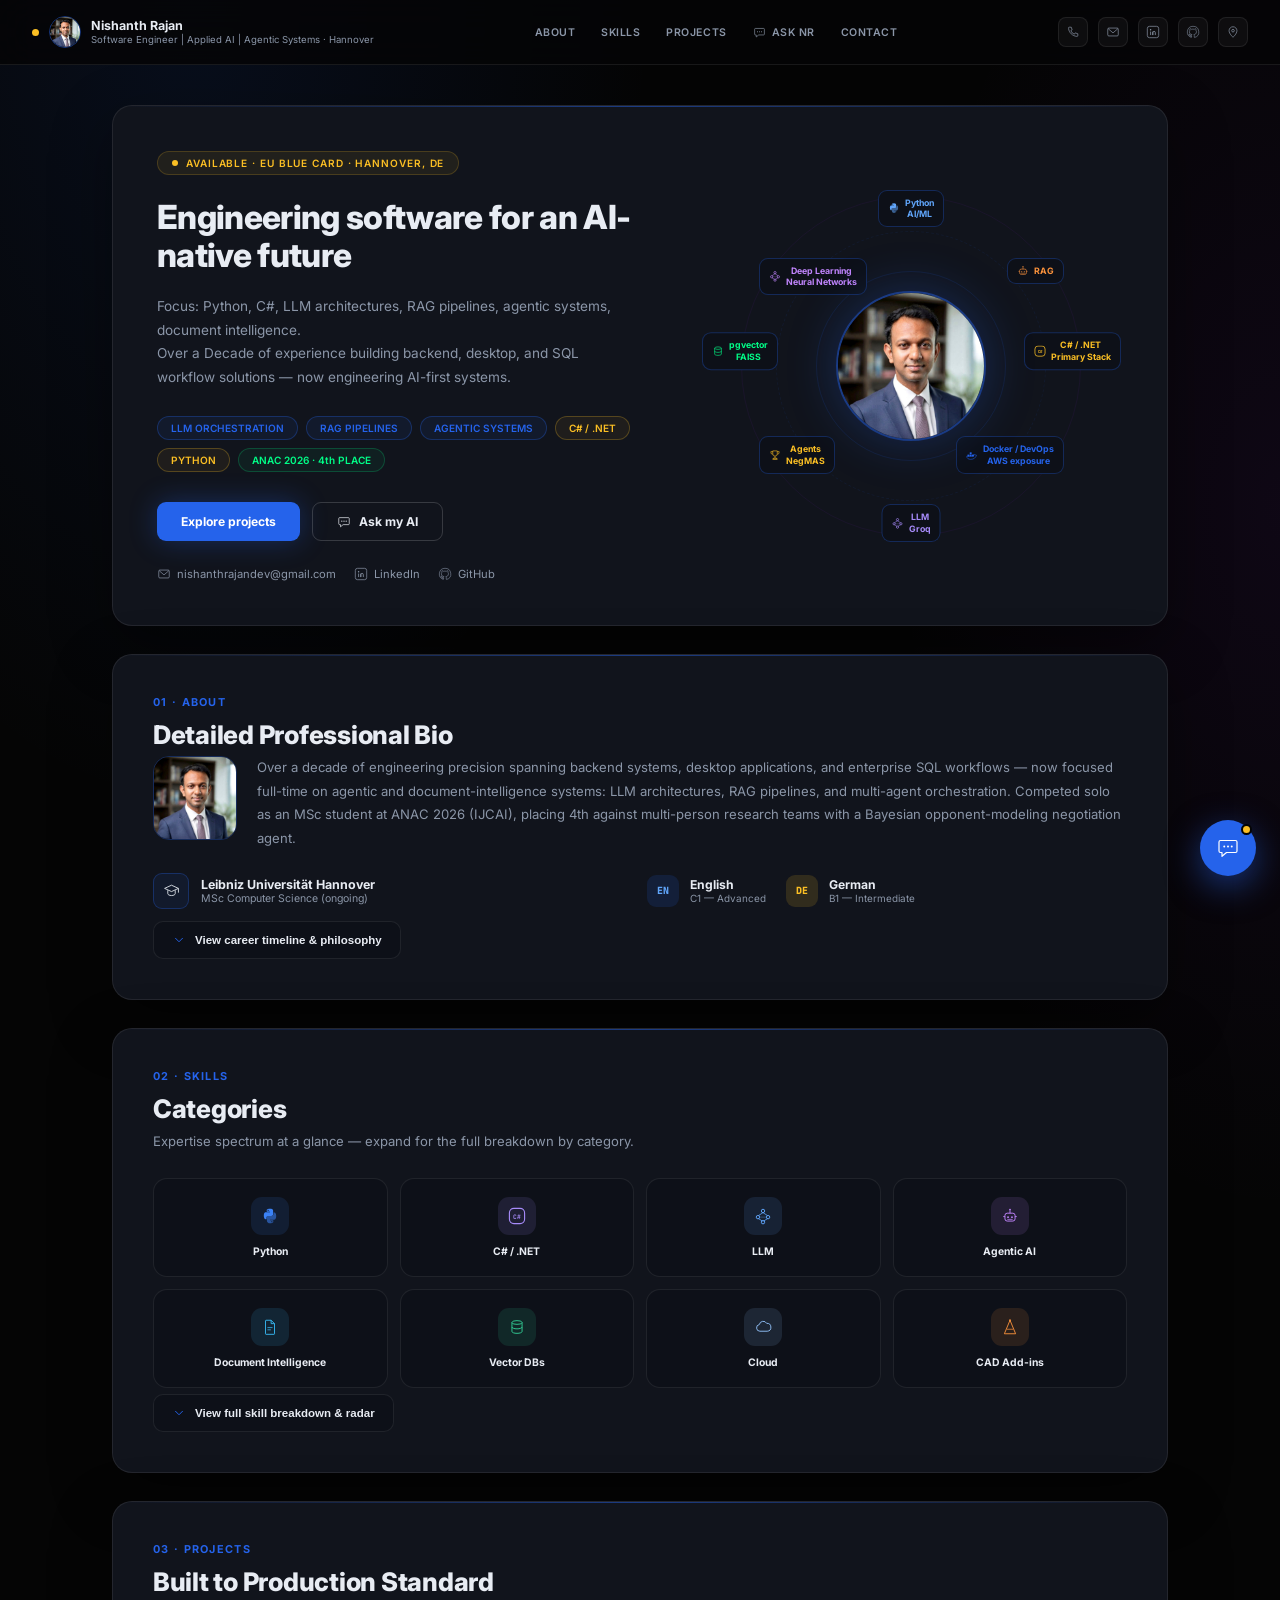
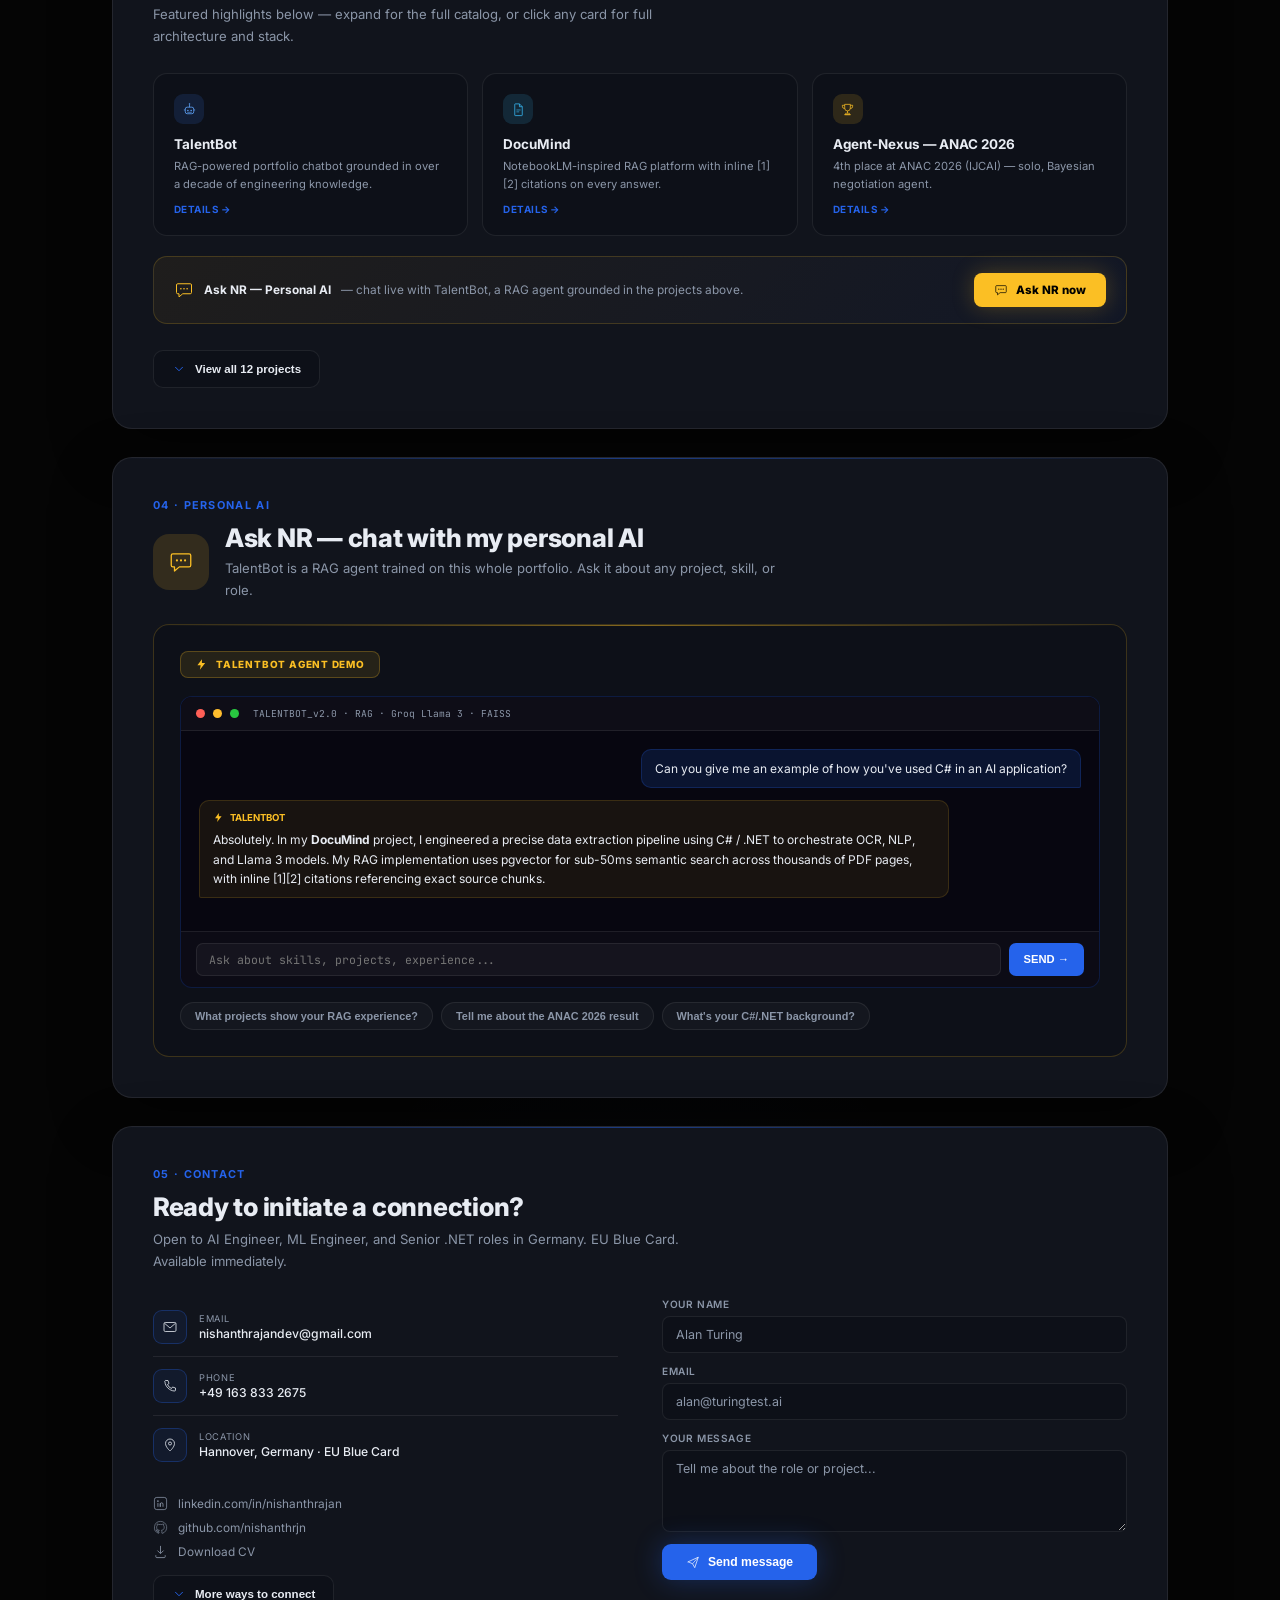
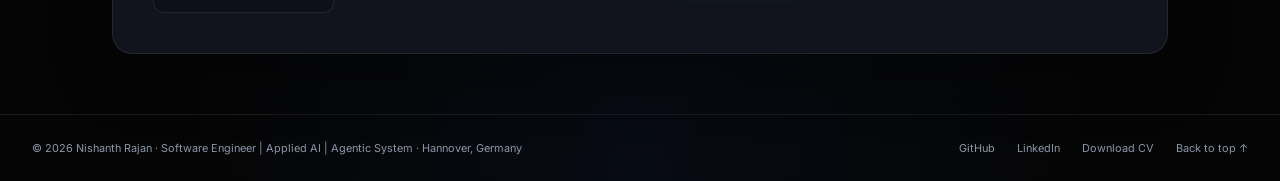
==== commit 8b80e45e: "Update Knowledge for ingestion" ====
--- a/templates/portfolio.html
+++ b/templates/portfolio.html
@@ -56,8 +56,8 @@
 <nav>
   <a class="nav-logo" href="#hero">
     <div class="nav-dot"></div>
-    <img class="nav-photo" src="/static/photo.jpeg" alt="NR">
-    <div class="nav-id"><span class="nav-name">Nishanth Rajan</span><span class="nav-role">AI Engineer · Hannover</span></div>
+    <img class="nav-photo" id="navPhoto" src="/static/photo.jpeg" alt="NR">
+    <div class="nav-id"><span class="nav-name" id="navName"></span><span class="nav-role" id="navRole"></span></div>
   </a>
   <ul class="nav-links">
     <li><a href="#about">ABOUT</a></li>
@@ -66,13 +66,7 @@
     <li><a href="#chatbot"><svg class="ic"><use href="#i-chat"/></svg>ASK NR</a></li>
     <li><a href="#contact">CONTACT</a></li>
   </ul>
-  <div class="nav-strip">
-    <a class="nav-icon" href="tel:+491638332675" title="Phone"><svg class="ic"><use href="#i-phone"/></svg></a>
-    <a class="nav-icon" href="mailto:nishanthrajandev@gmail.com" title="Email"><svg class="ic"><use href="#i-mail"/></svg></a>
-    <a class="nav-icon" href="https://linkedin.com/in/nishanthrajan" target="_blank" title="LinkedIn"><svg class="ic"><use href="#i-linkedin"/></svg></a>
-    <a class="nav-icon" href="https://github.com/nishanthrjn" target="_blank" title="GitHub"><svg class="ic"><use href="#i-github"/></svg></a>
-    <a class="nav-icon" href="#contact" title="Hannover, Germany"><svg class="ic"><use href="#i-location"/></svg></a>
-  </div>
+  <div class="nav-strip" id="navStrip"></div>
 </nav>
 
 <!-- ═══════════ HERO ═══════════ -->
@@ -81,38 +75,20 @@
     <div class="panel hero-panel rv">
       <div class="hero-grid">
         <div class="hero-left">
-          <div class="hero-status"><div class="hero-status-dot"></div>AVAILABLE · EU BLUE CARD · HANNOVER, DE</div>
-          <h1 class="hero-h1">Architecting the future of agentic &amp; document intelligence</h1>
-          <p class="hero-sub">Focus: Python, C#, LLM architectures, RAG pipelines, agentic systems, document intelligence.<br>Over a Decade of experience building backend, desktop, and SQL workflow solutions — now engineering AI-first systems.</p>
-          <div class="hero-pills">
-            <span class="pill">LLM ARCHITECTURES</span>
-            <span class="pill">RAG PIPELINES</span>
-            <span class="pill">AGENTIC SYSTEMS</span>
-            <span class="pill y">C# / .NET</span>
-            <span class="pill y">PYTHON</span>
-            <span class="pill g">ANAC 2026 · 4th PLACE</span>
-          </div>
+          <div class="hero-status"><div class="hero-status-dot"></div><span id="heroStatusText"></span></div>
+          <h1 class="hero-h1" id="heroH1"></h1>
+          <p class="hero-sub" id="heroSub"></p>
+          <div class="hero-pills" id="heroPills"></div>
           <div class="hero-btns">
             <a href="#projects" class="btn-fill">Explore projects</a>
             <a href="#chatbot" class="btn-ghost"><svg class="ic" style="width:14px;height:14px"><use href="#i-chat"/></svg>Ask my AI</a>
           </div>
-          <div class="hero-contacts">
-            <a class="hc-item" href="mailto:nishanthrajandev@gmail.com"><svg class="ic"><use href="#i-mail"/></svg>nishanthrajandev@gmail.com</a>
-            <a class="hc-item" href="https://linkedin.com/in/nishanthrajan" target="_blank"><svg class="ic"><use href="#i-linkedin"/></svg>LinkedIn</a>
-            <a class="hc-item" href="https://github.com/nishanthrjn" target="_blank"><svg class="ic"><use href="#i-github"/></svg>GitHub</a>
-          </div>
+          <div class="hero-contacts" id="heroContacts"></div>
         </div>
         <div class="hero-illust">
           <div class="orbit o1"></div><div class="orbit o2"></div><div class="orbit o3"></div>
-          <img class="hero-photo" src="/static/photo.jpeg" alt="Nishanth Rajan">
-          <div class="t-node tn1"><svg class="ic"><use href="#i-python"/></svg>Python<br>AI/ML</div>
-          <div class="t-node tn2"><svg class="ic"><use href="#i-dotnet"/></svg>C# / .NET<br>16yr</div>
-          <div class="t-node tn3"><svg class="ic"><use href="#i-llm"/></svg>LLM<br>Groq</div>
-          <div class="t-node tn4"><svg class="ic"><use href="#i-vector"/></svg>pgvector<br>FAISS</div>
-          <div class="t-node tn5"><svg class="ic"><use href="#i-agent"/></svg>RAG</div>
-          <div class="t-node tn6"><svg class="ic"><use href="#i-docker"/></svg>Docker<br>AWS</div>
-          <div class="t-node tn7"><svg class="ic"><use href="#i-trophy"/></svg>Agents<br>NegMAS</div>
-          <div class="t-node tn8"><svg class="ic"><use href="#i-llm"/></svg>Deep<br>Learn</div>
+          <img class="hero-photo" id="heroPhoto" src="/static/photo.jpeg" alt="Nishanth Rajan">
+          <div id="heroTechNodes"></div>
         </div>
       </div>
     </div>
@@ -126,25 +102,13 @@
       <div class="eyebrow">01 · ABOUT</div>
       <div class="p-h2">Detailed Professional Bio</div>
       <div class="about-top">
-        <img class="about-photo" src="/static/photo.jpeg" alt="Nishanth Rajan">
-        <p class="about-bio">Over a decade of engineering precision spanning backend systems, desktop applications, and enterprise SQL workflows — now focused full-time on agentic and document-intelligence systems: LLM architectures, RAG pipelines, and multi-agent orchestration. Competed solo as an MSc student at ANAC 2026 (IJCAI), placing 4th against multi-person research teams with a Bayesian opponent-modeling negotiation agent.</p>
+        <img class="about-photo" id="aboutPhoto" src="/static/photo.jpeg" alt="Nishanth Rajan">
+        <p class="about-bio" id="aboutBio"></p>
       </div>
 
       <div class="about-quickrow" style="margin-top:22px">
-        <div class="edu-row">
-          <div class="edu-icon"><svg class="ic"><use href="#i-grad"/></svg></div>
-          <div><div class="edu-name">Leibniz Universität Hannover</div><div class="edu-sub">MSc Computer Science (ongoing)</div></div>
-        </div>
-        <div class="lang-row" style="flex-direction:row;gap:20px">
-          <div class="lang-item">
-            <div class="lang-code" style="background:rgba(37,99,235,0.14);color:#60a5fa">EN</div>
-            <div><div class="lang-name">English</div><div class="lang-level">C1 — Advanced</div></div>
-          </div>
-          <div class="lang-item">
-            <div class="lang-code" style="background:rgba(251,191,36,0.14);color:var(--yellow)">DE</div>
-            <div><div class="lang-name">German</div><div class="lang-level">B1 — Intermediate</div></div>
-          </div>
-        </div>
+        <div class="edu-row" id="eduRow"></div>
+        <div class="lang-row" id="langRow" style="flex-direction:row;gap:20px"></div>
       </div>
 
       <button class="expand-toggle" onclick="toggleExpand(this,'about-more')">
@@ -153,23 +117,10 @@
       </button>
       <div class="expand-body" id="about-more">
         <div class="block-title" style="margin-top:6px">Career Timeline</div>
-        <div class="timeline">
-          <div class="t-row"><div class="t-dotcol"><div class="t-mark"></div><div class="t-line"></div></div>
-            <div><div class="t-co">Visionics</div><div class="t-role">Software Engineer</div><div class="t-desc">EDA/CAD/CAE desktop suite — C++ / C# interop, TCP/IP license manager, 30%+ performance gains.</div></div></div>
-          <div class="t-row"><div class="t-dotcol"><div class="t-mark"></div><div class="t-line"></div></div>
-            <div><div class="t-co">Seven Seas</div><div class="t-role">Team Lead</div><div class="t-desc">ERP / CRM / POS / hospitality suite — 5-developer team, Crystal Reports financial reporting.</div></div></div>
-          <div class="t-row"><div class="t-dotcol"><div class="t-mark"></div><div class="t-line"></div></div>
-            <div><div class="t-co">IDSi</div><div class="t-role">Sr. Engineer → Associate PM</div><div class="t-desc">AutoCAD API permit-automation platform; migrated legacy VBA macros to C# / .NET.</div></div></div>
-          <div class="t-row"><div class="t-dotcol"><div class="t-mark"></div><div class="t-line"></div></div>
-            <div><div class="t-co">Kauschke</div><div class="t-role">Engineering — SOLIDWORKS Add-in</div><div class="t-desc">C#/.NET SOLIDWORKS add-in with WPF client, reconnect-safe COM interop.</div></div></div>
-          <div class="t-row"><div class="t-dotcol"><div class="t-mark"></div><div class="t-line"></div></div>
-            <div><div class="t-co">Smartdale</div><div class="t-role">Technical Project Manager</div><div class="t-desc">Multi-tenant SaaS — C#/.NET Core, Blazor, PostgreSQL, Docker + Jenkins + AWS CI/CD.</div></div></div>
-          <div class="t-row"><div class="t-dotcol"><div class="t-mark"></div></div>
-            <div><div class="t-co">Greenway Health</div><div class="t-role">Principal Engineer</div><div class="t-desc">EHR platform for the US healthcare market — SAFe-Scrum, C#/.NET, Angular, Blazor.</div></div></div>
-        </div>
+        <div class="timeline" id="timeline"></div>
 
         <div class="block-title">Philosophy</div>
-        <p class="about-phil">Each project is built to demonstrate a distinct engineering capability — retrieval-augmented generation, document intelligence with verifiable citations, multi-agent coordination, and competitive autonomous negotiation. The throughline is production-grade AI systems, not demos.</p>
+        <p class="about-phil" id="aboutPhil"></p>
       </div>
     </div>
   </div>
@@ -183,84 +134,19 @@
       <div class="p-h2">Categories</div>
       <p class="p-sub">Expertise spectrum at a glance — expand for the full breakdown by category.</p>
 
-      <div class="spectrum-grid">
-        <div class="spectrum-card"><div class="spectrum-icon-badge" style="background:rgba(59,130,246,0.12);color:#3b82f6"><svg class="ic"><use href="#i-python"/></svg></div><div class="spectrum-label">Python</div></div>
-        <div class="spectrum-card"><div class="spectrum-icon-badge" style="background:rgba(167,139,250,0.12);color:#a78bfa"><svg class="ic"><use href="#i-dotnet"/></svg></div><div class="spectrum-label">C# / .NET</div></div>
-        <div class="spectrum-card"><div class="spectrum-icon-badge" style="background:rgba(96,165,250,0.12);color:#60a5fa"><svg class="ic"><use href="#i-llm"/></svg></div><div class="spectrum-label">LLM</div></div>
-        <div class="spectrum-card"><div class="spectrum-icon-badge" style="background:rgba(192,132,252,0.12);color:#c084fc"><svg class="ic"><use href="#i-agent"/></svg></div><div class="spectrum-label">Agentic AI</div></div>
-        <div class="spectrum-card"><div class="spectrum-icon-badge" style="background:rgba(56,189,248,0.12);color:#38bdf8"><svg class="ic"><use href="#i-doc"/></svg></div><div class="spectrum-label">Document Intelligence</div></div>
-        <div class="spectrum-card"><div class="spectrum-icon-badge" style="background:rgba(52,211,153,0.12);color:#34d399"><svg class="ic"><use href="#i-vector"/></svg></div><div class="spectrum-label">Vector DBs</div></div>
-        <div class="spectrum-card"><div class="spectrum-icon-badge" style="background:rgba(147,197,253,0.12);color:#93c5fd"><svg class="ic"><use href="#i-cloud"/></svg></div><div class="spectrum-label">Cloud</div></div>
-        <div class="spectrum-card"><div class="spectrum-icon-badge" style="background:rgba(251,146,60,0.12);color:var(--orange)"><svg class="ic"><use href="#i-cad"/></svg></div><div class="spectrum-label">CAD Add-ins</div></div>
-      </div>
+      <div class="spectrum-grid" id="spectrumGrid"></div>
 
       <button class="expand-toggle" onclick="toggleExpand(this,'skills-more')">
         <svg class="ic"><use href="#i-chevron"/></svg>
         <span class="toggle-label">View full skill breakdown &amp; radar</span>
       </button>
       <div class="expand-body" id="skills-more">
-        <div class="skills-grid" style="margin-top:6px">
-          <div class="skill-card wide">
-            <div class="skill-card-title">Python &amp; Applied AI</div>
-            <ul class="skill-list">
-              <li>PyTorch, LangChain, Transformers</li><li>FastAPI, Hugging Face</li>
-              <li>RAG pipeline design &amp; tuning</li><li>Semantic chunking strategies</li>
-              <li>Groq Llama 3, Ollama local inference</li><li>Prompt engineering &amp; fine-tuning</li>
-              <li>Semantic Kernel integration</li><li>Structured output pipelines</li>
-              <li>Multi-agent orchestration (NegMAS)</li><li>Bayesian opponent modeling</li>
-            </ul>
-          </div>
-          <div class="skill-card">
-            <div class="skill-card-title">C# / .NET Stack</div>
-            <div class="tag-row">
-              <span class="tag b">ASP.NET Core</span><span class="tag b">.NET 10</span><span class="tag b">Blazor</span>
-              <span class="tag">EF Core 9</span><span class="tag">Multi-tenant</span><span class="tag">WPF</span><span class="tag">WinForms</span>
-            </div>
-          </div>
-          <div class="skill-card">
-            <div class="skill-card-title">Data &amp; Databases</div>
-            <div class="icon-grid">
-              <div class="icon-cell"><div class="icon-cell-badge" style="background:rgba(96,165,250,0.14);color:#60a5fa"><svg class="ic"><use href="#i-vector"/></svg></div>PostgreSQL</div>
-              <div class="icon-cell"><div class="icon-cell-badge" style="background:rgba(248,113,113,0.14);color:#f87171"><svg class="ic"><use href="#i-vector"/></svg></div>SQL Server</div>
-              <div class="icon-cell"><div class="icon-cell-badge" style="background:rgba(52,211,153,0.14);color:#34d399"><svg class="ic"><use href="#i-vector"/></svg></div>pgvector</div>
-              <div class="icon-cell"><div class="icon-cell-badge" style="background:rgba(192,132,252,0.14);color:#c084fc"><svg class="ic"><use href="#i-search"/></svg></div>FAISS</div>
-            </div>
-          </div>
-          <div class="skill-card">
-            <div class="skill-card-title">DevOps &amp; Tooling</div>
-            <div class="icon-grid">
-              <div class="icon-cell"><div class="icon-cell-badge" style="background:rgba(251,146,60,0.14);color:var(--orange)"><svg class="ic"><use href="#i-git"/></svg></div>Git</div>
-              <div class="icon-cell"><div class="icon-cell-badge" style="background:rgba(96,165,250,0.14);color:#60a5fa"><svg class="ic"><use href="#i-docker"/></svg></div>Docker</div>
-              <div class="icon-cell"><div class="icon-cell-badge" style="background:rgba(248,113,113,0.14);color:#f87171"><svg class="ic"><use href="#i-jenkins"/></svg></div>Jenkins</div>
-              <div class="icon-cell"><div class="icon-cell-badge" style="background:rgba(251,191,36,0.14);color:var(--yellow)"><svg class="ic"><use href="#i-aws"/></svg></div>AWS</div>
-            </div>
-          </div>
-          <div class="skill-card">
-            <div class="skill-card-title">Engineering Software</div>
-            <div class="icon-grid" style="grid-template-columns:1fr 1fr">
-              <div class="icon-cell"><div class="icon-cell-badge" style="background:rgba(248,113,113,0.14);color:#f87171"><svg class="ic"><use href="#i-pencil"/></svg></div>AutoCAD API</div>
-              <div class="icon-cell"><div class="icon-cell-badge" style="background:rgba(248,113,113,0.14);color:#f87171"><svg class="ic"><use href="#i-cube"/></svg></div>SOLIDWORKS API</div>
-            </div>
-          </div>
-          <div class="skill-card wide">
-            <div class="skill-card-title">General SE</div>
-            <div class="tag-row">
-              <span class="tag">SOLID</span><span class="tag">Design patterns</span><span class="tag">Legacy modernization</span><span class="tag">SAFe-Scrum delivery</span>
-            </div>
-          </div>
-        </div>
+        <div class="skills-grid" id="skillsGrid" style="margin-top:6px"></div>
 
         <div class="radar-panel">
           <h4>SKILL DENSITY VISUALIZATION</h4>
           <canvas id="radarChart" width="320" height="320"></canvas>
-          <div class="radar-legend">
-            <div class="rl"><div class="rl-dot" style="background:#2563EB"></div>AI / ML / RAG</div>
-            <div class="rl"><div class="rl-dot" style="background:#FBBF24"></div>C# / .NET</div>
-            <div class="rl"><div class="rl-dot" style="background:#7E22CE"></div>Agentic Systems</div>
-            <div class="rl"><div class="rl-dot" style="background:#00FF88"></div>Vector / Data</div>
-            <div class="rl"><div class="rl-dot" style="background:#f97316"></div>DevOps / Cloud</div>
-            <div class="rl"><div class="rl-dot" style="background:#a78bfa"></div>Architecture</div>
-          </div>
+          <div class="radar-legend" id="radarLegend"></div>
         </div>
       </div>
     </div>
@@ -275,26 +161,7 @@
       <div class="p-h2">Built to Production Standard</div>
       <p class="p-sub">Featured highlights below — expand for the full catalog, or click any card for full architecture and stack.</p>
 
-      <div class="feat-grid">
-        <div class="feat-card" onclick="openModal('talentbot')">
-          <div class="ibadge sm" style="background:rgba(59,130,246,0.14);color:#60a5fa"><svg class="ic"><use href="#i-agent"/></svg></div>
-          <div class="feat-title">TalentBot</div>
-          <div class="feat-desc">RAG-powered portfolio chatbot grounded in over a decade of engineering knowledge.</div>
-          <div class="feat-link">DETAILS →</div>
-        </div>
-        <div class="feat-card" onclick="openModal('documind')">
-          <div class="ibadge sm" style="background:rgba(56,189,248,0.14);color:#38bdf8"><svg class="ic"><use href="#i-doc"/></svg></div>
-          <div class="feat-title">DocuMind</div>
-          <div class="feat-desc">NotebookLM-inspired RAG platform with inline [1][2] citations on every answer.</div>
-          <div class="feat-link">DETAILS →</div>
-        </div>
-        <div class="feat-card" onclick="openModal('agentnexus')">
-          <div class="ibadge sm" style="background:rgba(251,191,36,0.14);color:var(--yellow)"><svg class="ic"><use href="#i-trophy"/></svg></div>
-          <div class="feat-title">Agent-Nexus — ANAC 2026</div>
-          <div class="feat-desc">4th place at ANAC 2026 (IJCAI) — solo, Bayesian negotiation agent.</div>
-          <div class="feat-link">DETAILS →</div>
-        </div>
-      </div>
+      <div class="feat-grid" id="featGrid"></div>
 
       <div class="agent-teaser">
         <div class="agent-teaser-text"><svg class="ic" style="color:var(--yellow)"><use href="#i-chat"/></svg><b>Ask NR — Personal AI</b> — chat live with TalentBot, a RAG agent grounded in the projects above.</div>
@@ -303,7 +170,7 @@
 
       <button class="expand-toggle" onclick="toggleExpand(this,'projects-more')">
         <svg class="ic"><use href="#i-chevron"/></svg>
-        <span class="toggle-label">View all 12 projects</span>
+        <span class="toggle-label" id="projectsToggleLabel">View all 12 projects</span>
       </button>
       <div class="expand-body" id="projects-more">
         <div class="block-title" style="margin-top:6px">Filter by Category</div>
@@ -314,123 +181,19 @@
         </div>
 
         <div class="proj-section active" id="tab-ai">
-          <div class="proj-grid">
-            <div class="proj-card" onclick="openModal('talentbot')">
-              <div class="proj-card-num">01 / AI · RAG</div>
-              <div class="ibadge" style="background:rgba(59,130,246,0.14);color:#60a5fa"><svg class="ic"><use href="#i-agent"/></svg></div>
-              <div class="proj-card-arrow"><svg class="ic"><use href="#i-arrow-right"/></svg></div>
-              <div class="proj-card-title">TalentBot</div>
-              <div class="proj-card-desc">RAG-powered AI portfolio chatbot. Recruiters converse with an LLM grounded in over a decade of engineering knowledge.</div>
-              <div class="tag-row"><span class="tag b">Python</span><span class="tag b">FastAPI</span><span class="tag b">LangChain</span><span class="tag">FAISS</span><span class="tag">Groq</span></div>
-            </div>
-            <div class="proj-card" onclick="openModal('documind')">
-              <div class="proj-card-num">02 / AI · DOCUMENT INTEL</div>
-              <div class="ibadge" style="background:rgba(56,189,248,0.14);color:#38bdf8"><svg class="ic"><use href="#i-doc"/></svg></div>
-              <div class="proj-card-arrow"><svg class="ic"><use href="#i-arrow-right"/></svg></div>
-              <div class="proj-card-title">DocuMind</div>
-              <div class="proj-card-desc">NotebookLM-inspired RAG platform. Upload PDFs, chat with inline [1][2] citations showing exact source chunks.</div>
-              <div class="tag-row"><span class="tag b">C# .NET 10</span><span class="tag b">Blazor</span><span class="tag">Semantic Kernel</span><span class="tag">pgvector</span></div>
-            </div>
-            <div class="proj-card" onclick="openModal('nexusai')">
-              <div class="proj-card-num">03 / AI · MULTI-AGENT</div>
-              <div class="ibadge" style="background:rgba(192,132,252,0.14);color:#c084fc"><svg class="ic"><use href="#i-llm"/></svg></div>
-              <div class="proj-card-arrow"><svg class="ic"><use href="#i-arrow-right"/></svg></div>
-              <div class="proj-card-title">NexusAI</div>
-              <div class="proj-card-desc">5 specialist AI agents collaborating in real-time. Live Blazor pipeline visualization with distributed tracing.</div>
-              <div class="tag-row"><span class="tag b">C# .NET 10</span><span class="tag">Semantic Kernel</span><span class="tag">Tavily</span><span class="tag">OpenTelemetry</span></div>
-            </div>
-            <div class="proj-card" onclick="openModal('agentnexus')">
-              <div class="proj-card-num">04 / AI · AUTONOMOUS NEGOTIATION</div>
-              <div class="ibadge" style="background:rgba(251,191,36,0.14);color:var(--yellow)"><svg class="ic"><use href="#i-trophy"/></svg></div>
-              <div class="proj-card-arrow"><svg class="ic"><use href="#i-arrow-right"/></svg></div>
-              <div class="proj-card-title">Agent-Nexus — ANAC 2026</div>
-              <div class="proj-card-desc">4th place at ANAC 2026 (IJCAI). Bayesian opponent modeling, Pareto-optimal bidding. Competed solo as a student.</div>
-              <div class="tag-row"><span class="tag b">Python</span><span class="tag b">NegMAS</span><span class="tag">Bayesian AI</span><span class="tag">Game Theory</span></div>
-            </div>
-            <div class="proj-card" onclick="openModal('autoflow')">
-              <div class="proj-card-num">05 / AI · AUTOMATION</div>
-              <div class="ibadge" style="background:rgba(96,165,250,0.14);color:#60a5fa"><svg class="ic"><use href="#i-bolt"/></svg></div>
-              <div class="proj-card-arrow"><svg class="ic"><use href="#i-arrow-right"/></svg></div>
-              <div class="proj-card-title">AutoFlow</div>
-              <div class="proj-card-desc">n8n-based AI automation workflow platform with LLM-powered decision routing and document processing pipelines.</div>
-              <div class="tag-row"><span class="tag b">n8n</span><span class="tag">Python</span><span class="tag">LLM</span><span class="tag">REST APIs</span></div>
-            </div>
-            <div class="proj-card" onclick="openModal('jobradar')">
-              <div class="proj-card-num">06 / AI · JOB INTELLIGENCE</div>
-              <div class="ibadge" style="background:rgba(52,211,153,0.14);color:#34d399"><svg class="ic"><use href="#i-target"/></svg></div>
-              <div class="proj-card-arrow"><svg class="ic"><use href="#i-arrow-right"/></svg></div>
-              <div class="proj-card-title">JobRadar</div>
-              <div class="proj-card-desc">AI-driven job market intelligence tool. Scrapes, classifies, and ranks job postings using NLP and semantic matching.</div>
-              <div class="tag-row"><span class="tag b">Python</span><span class="tag">NLP</span><span class="tag">FastAPI</span><span class="tag">Semantic Search</span></div>
-            </div>
-          </div>
+          <div class="proj-grid" id="projGrid-ai"></div>
         </div>
 
         <div class="proj-section" id="tab-net">
-          <div class="proj-grid">
-            <div class="proj-card" onclick="openModal('greenway')">
-              <div class="proj-card-num">01 / ENTERPRISE · EHR / US MARKET</div>
-              <div class="ibadge" style="background:rgba(248,113,113,0.14);color:#f87171"><svg class="ic"><use href="#i-hospital"/></svg></div>
-              <div class="proj-card-arrow"><svg class="ic"><use href="#i-arrow-right"/></svg></div>
-              <div class="proj-card-title">Greenway Health — EHR Platform</div>
-              <div class="proj-card-desc">Principal engineer on a SAFe-Scrum team building EHR product features for the US healthcare market.</div>
-              <div class="tag-row"><span class="tag b">C# .NET</span><span class="tag">Angular</span><span class="tag">TypeScript</span><span class="tag">SQL Server</span></div>
-            </div>
-            <div class="proj-card" onclick="openModal('smartdale')">
-              <div class="proj-card-num">02 / SAAS · MULTI-TENANT</div>
-              <div class="ibadge" style="background:rgba(147,197,253,0.14);color:#93c5fd"><svg class="ic"><use href="#i-cloud"/></svg></div>
-              <div class="proj-card-arrow"><svg class="ic"><use href="#i-arrow-right"/></svg></div>
-              <div class="proj-card-title">Smartdale SaaS Platform</div>
-              <div class="proj-card-desc">Multi-tenant SaaS platform with C#/.NET Core, Blazor, and PostgreSQL. CI/CD via Docker, Jenkins, AWS.</div>
-              <div class="tag-row"><span class="tag b">C# .NET Core</span><span class="tag">Blazor</span><span class="tag">PostgreSQL</span><span class="tag">Docker</span></div>
-            </div>
-            <div class="proj-card" onclick="openModal('sevenseas')">
-              <div class="proj-card-num">03 / ERP · HOSPITALITY / FINANCE</div>
-              <div class="ibadge" style="background:rgba(251,146,60,0.14);color:var(--orange)"><svg class="ic"><use href="#i-hotel"/></svg></div>
-              <div class="proj-card-arrow"><svg class="ic"><use href="#i-arrow-right"/></svg></div>
-              <div class="proj-card-title">Seven Seas ERP / POS Suite</div>
-              <div class="proj-card-desc">Full ERP, CRM, POS, financial accounting, and hospitality management system. Team lead, 5 developers.</div>
-              <div class="tag-row"><span class="tag b">C# ASP.NET</span><span class="tag">WinForms</span><span class="tag">SQL Server</span></div>
-            </div>
-          </div>
+          <div class="proj-grid" id="projGrid-net"></div>
         </div>
 
         <div class="proj-section" id="tab-cad">
-          <div class="proj-grid">
-            <div class="proj-card" onclick="openModal('kauschke')">
-              <div class="proj-card-num">01 / CAD · SOLIDWORKS ADD-IN</div>
-              <div class="ibadge" style="background:rgba(248,113,113,0.14);color:#f87171"><svg class="ic"><use href="#i-cube"/></svg></div>
-              <div class="proj-card-arrow"><svg class="ic"><use href="#i-arrow-right"/></svg></div>
-              <div class="proj-card-title">Kauschke SOLIDWORKS Add-in</div>
-              <div class="proj-card-desc">C#/.NET SOLIDWORKS add-in with companion WPF client. Reconnect workflows and API reliability improvements.</div>
-              <div class="tag-row"><span class="tag b">C# .NET</span><span class="tag">WPF</span><span class="tag">SOLIDWORKS API</span></div>
-            </div>
-            <div class="proj-card" onclick="openModal('idsi')">
-              <div class="proj-card-num">02 / CAD · WORKFLOW AUTOMATION</div>
-              <div class="ibadge" style="background:rgba(251,146,60,0.14);color:var(--orange)"><svg class="ic"><use href="#i-cad"/></svg></div>
-              <div class="proj-card-arrow"><svg class="ic"><use href="#i-arrow-right"/></svg></div>
-              <div class="proj-card-title">IDSi AutoPlan CAD System</div>
-              <div class="proj-card-desc">AutoCAD API-based CAD scrutiny and permit workflow automation. Rule-based validation, WPF and WinForms UI.</div>
-              <div class="tag-row"><span class="tag b">C# .NET</span><span class="tag">AutoCAD API</span><span class="tag">WPF</span></div>
-            </div>
-            <div class="proj-card" onclick="openModal('visionics')">
-              <div class="proj-card-num">03 / EDA · DESKTOP SUITE</div>
-              <div class="ibadge" style="background:rgba(167,139,250,0.14);color:#a78bfa"><svg class="ic"><use href="#i-microscope"/></svg></div>
-              <div class="proj-card-arrow"><svg class="ic"><use href="#i-arrow-right"/></svg></div>
-              <div class="proj-card-title">Visionics EDA/CAD/CAE Suite</div>
-              <div class="proj-card-desc">EDA/CAD/CAE desktop suite. TCP/IP license manager integration, performance optimization, cross-compilation.</div>
-              <div class="tag-row"><span class="tag b">C++ / C#</span><span class="tag">VB.NET</span><span class="tag">TCP/IP</span></div>
-            </div>
-          </div>
+          <div class="proj-grid" id="projGrid-cad"></div>
         </div>
 
         <div class="hist-title">ALL HISTORICAL PROJECTS</div>
-        <div class="hist-grid">
-          <div class="hist-card" onclick="openModal('idsi')"><div class="ibadge sm" style="margin:0 auto;background:rgba(251,146,60,0.14);color:var(--orange)"><svg class="ic"><use href="#i-cad"/></svg></div><div class="hist-name">IDSi</div></div>
-          <div class="hist-card" onclick="openModal('visionics')"><div class="ibadge sm" style="margin:0 auto;background:rgba(167,139,250,0.14);color:#a78bfa"><svg class="ic"><use href="#i-microscope"/></svg></div><div class="hist-name">Visionics</div></div>
-          <div class="hist-card" onclick="openModal('sevenseas')"><div class="ibadge sm" style="margin:0 auto;background:rgba(251,146,60,0.14);color:var(--orange)"><svg class="ic"><use href="#i-hotel"/></svg></div><div class="hist-name">Seven Seas</div></div>
-          <div class="hist-card" onclick="openModal('kauschke')"><div class="ibadge sm" style="margin:0 auto;background:rgba(248,113,113,0.14);color:#f87171"><svg class="ic"><use href="#i-cube"/></svg></div><div class="hist-name">Kauschke</div></div>
-        </div>
+        <div class="hist-grid" id="histGrid"></div>
       </div>
     </div>
   </div>
@@ -489,37 +252,26 @@
 
       <div class="contact-layout">
         <div>
-          <div class="contact-info-list">
-            <div class="cdetail"><div class="cicon"><svg class="ic"><use href="#i-mail"/></svg></div><div><div class="clabel">Email</div><div class="cval">nishanthrajandev@gmail.com</div></div></div>
-            <div class="cdetail"><div class="cicon"><svg class="ic"><use href="#i-phone"/></svg></div><div><div class="clabel">Phone</div><div class="cval">+49 163 833 2675</div></div></div>
-            <div class="cdetail"><div class="cicon"><svg class="ic"><use href="#i-location"/></svg></div><div><div class="clabel">Location</div><div class="cval">Hannover, Germany · EU Blue Card</div></div></div>
-          </div>
-          <div class="social-list" style="margin-bottom:10px">
-            <a href="https://linkedin.com/in/nishanthrajan" target="_blank"><svg class="ic"><use href="#i-linkedin"/></svg>linkedin.com/in/nishanthrajan</a>
-            <a href="https://github.com/nishanthrjn" target="_blank"><svg class="ic"><use href="#i-github"/></svg>github.com/nishanthrjn</a>
-            <a href="/static/Nishanth_Rajan_CV.pdf" download><svg class="ic"><use href="#i-download"/></svg>Download CV</a>
-          </div>
+          <div class="contact-info-list" id="contactInfoList"></div>
+          <div class="social-list" id="socialList" style="margin-bottom:10px"></div>
 
           <button class="expand-toggle" onclick="toggleExpand(this,'contact-more')">
             <svg class="ic"><use href="#i-chevron"/></svg>
             <span class="toggle-label">More ways to connect</span>
           </button>
           <div class="expand-body" id="contact-more">
-            <div class="local-row" style="margin-top:6px">
-              <div class="local-card"><div class="ibadge sm" style="background:rgba(37,99,235,0.14);color:#60a5fa"><svg class="ic"><use href="#i-location"/></svg></div><div><div class="local-name">Hannover</div><div class="local-sub">Based here · AI Engineer</div></div></div>
-              <div class="local-card"><div class="ibadge sm" style="background:rgba(0,255,136,0.12);color:var(--green)"><svg class="ic"><use href="#i-card"/></svg></div><div><div class="local-name">EU Blue Card</div><div class="local-sub">Holder · Available immediately</div></div></div>
-            </div>
+            <div class="local-row" id="localRow" style="margin-top:6px"></div>
             <div class="block-title">Booking Calendar</div>
             <div class="cal-widget">
-              <div class="cal-head">July 2026</div>
+              <div class="cal-head">August 2026</div>
               <div class="cal-grid" id="calGrid"></div>
             </div>
           </div>
         </div>
         <div>
           <form class="cform" id="contactForm" onsubmit="handleForm(event)">
-            <div class="fg"><label>YOUR NAME</label><input type="text" placeholder="Jane Smith"></div>
-            <div class="fg"><label>EMAIL</label><input type="email" placeholder="jane@company.com"></div>
+            <div class="fg"><label>YOUR NAME</label><input type="text" placeholder="Alan Turing"></div>
+            <div class="fg"><label>EMAIL</label><input type="email" placeholder="alan@turingtest.ai"></div>
             <div class="fg"><label>YOUR MESSAGE</label><textarea id="contactMessage" rows="4" placeholder="Tell me about the role or project..."></textarea></div>
             <button type="submit" class="btn-fill" style="align-self:flex-start"><svg class="ic" style="width:14px;height:14px"><use href="#i-send"/></svg>Send message</button>
           </form>
@@ -531,13 +283,8 @@
 
 <!-- FOOTER -->
 <footer>
-  <span>© 2026 Nishanth Rajan · AI Engineer · Hannover, Germany</span>
-  <div class="footer-links">
-    <a href="https://github.com/nishanthrjn" target="_blank">GitHub</a>
-    <a href="https://linkedin.com/in/nishanthrajan" target="_blank">LinkedIn</a>
-    <a href="/static/Nishanth_Rajan_CV.pdf" download>Download CV</a>
-    <a href="#hero">Back to top ↑</a>
-  </div>
+  <span id="footerCopyright"></span>
+  <div class="footer-links" id="footerLinks"></div>
 </footer>
 
 <!-- PROJECT MODAL -->
@@ -591,14 +338,8 @@
       <a class="side-chat-jump" href="#chatbot" onclick="toggleSidePanel(false)">Jump to full Ask NR section →</a>
     </div>
     <div class="side-tab-content" id="side-contact">
-      <div class="side-cdetail"><div class="side-cicon"><svg class="ic"><use href="#i-mail"/></svg></div><div><div class="side-clabel">Email</div><div class="side-cval">nishanthrajandev@gmail.com</div></div></div>
-      <div class="side-cdetail"><div class="side-cicon"><svg class="ic"><use href="#i-phone"/></svg></div><div><div class="side-clabel">Phone</div><div class="side-cval">+49 163 833 2675</div></div></div>
-      <div class="side-cdetail"><div class="side-cicon"><svg class="ic"><use href="#i-location"/></svg></div><div><div class="side-clabel">Location</div><div class="side-cval">Hannover, Germany · EU Blue Card</div></div></div>
-      <div class="side-quick-row">
-        <a class="side-quick-btn" href="mailto:nishanthrajandev@gmail.com"><svg class="ic"><use href="#i-mail"/></svg>Email</a>
-        <a class="side-quick-btn" href="https://linkedin.com/in/nishanthrajan" target="_blank"><svg class="ic"><use href="#i-linkedin"/></svg>LinkedIn</a>
-        <a class="side-quick-btn" href="https://github.com/nishanthrjn" target="_blank"><svg class="ic"><use href="#i-github"/></svg>GitHub</a>
-      </div>
+      <div id="sideContactList"></div>
+      <div class="side-quick-row" id="sideQuickRow"></div>
       <a class="side-contact-jump" href="#contact" onclick="toggleSidePanel(false)">Jump to full Contact section →</a>
     </div>
   </div>
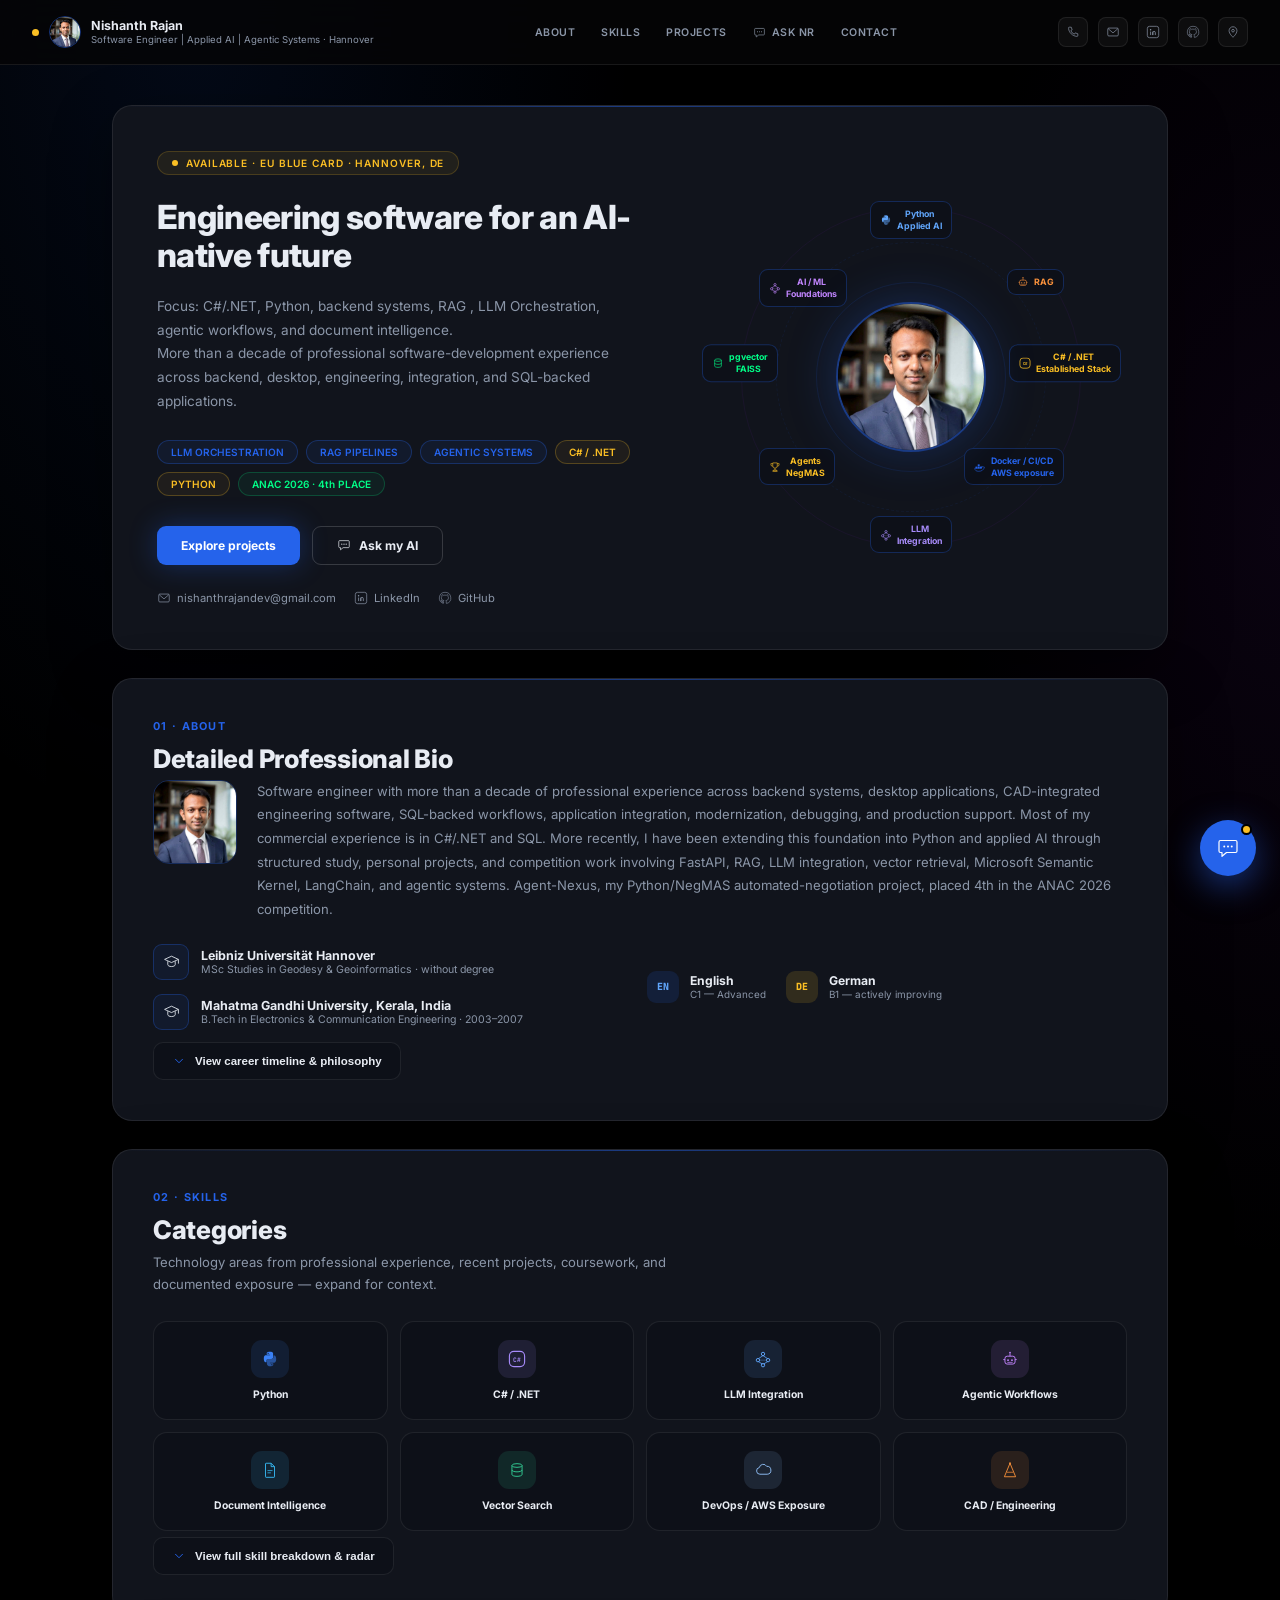
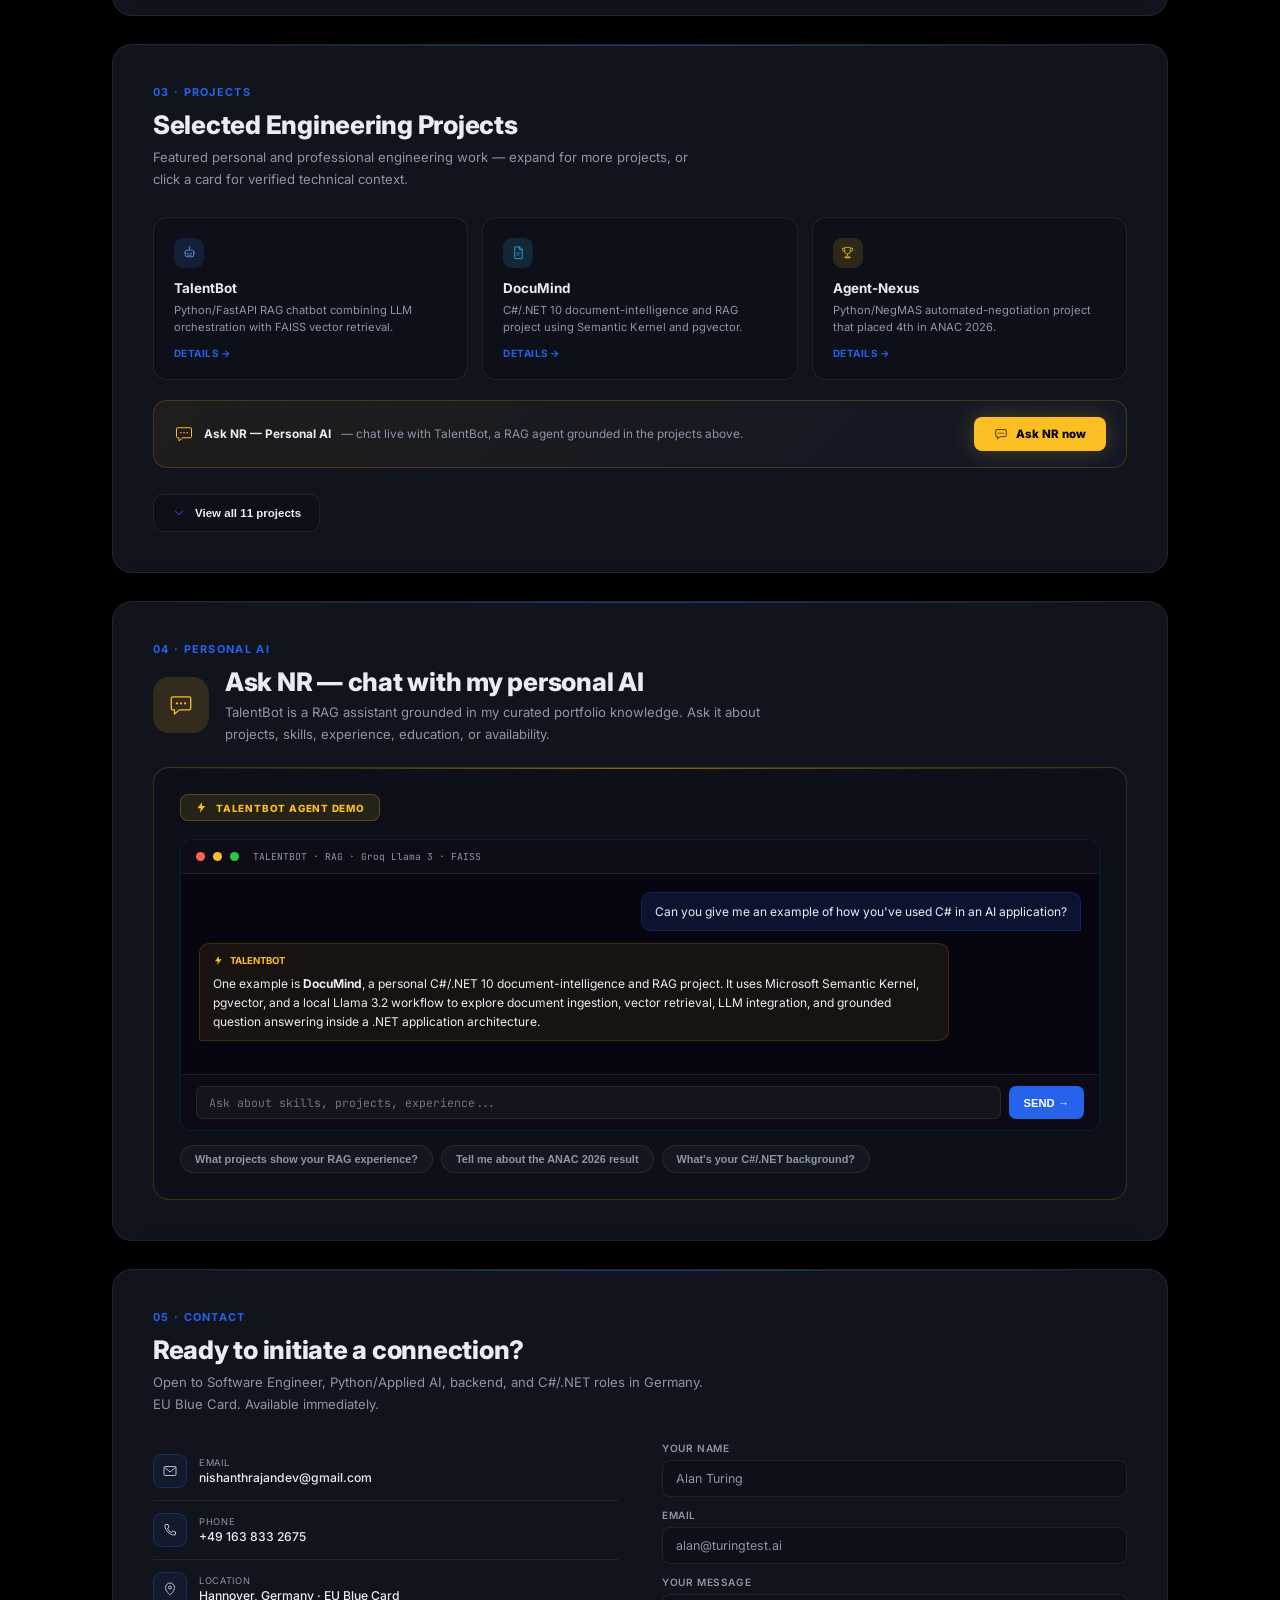
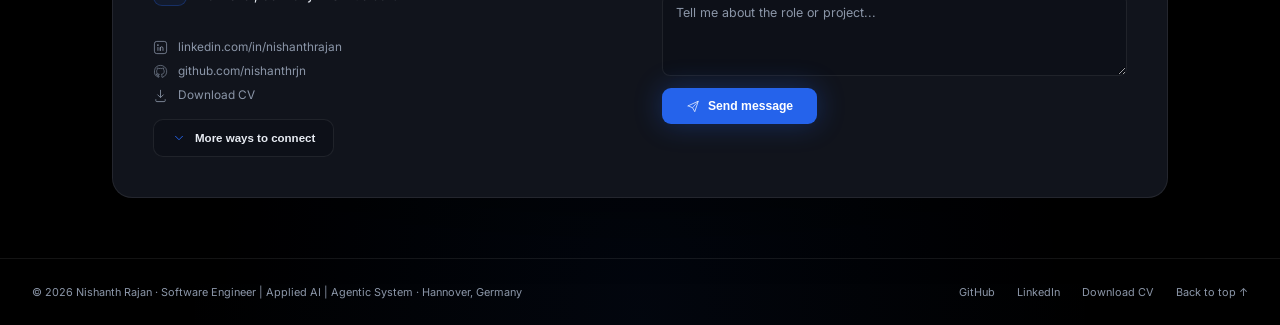
==== commit bfd5bd9c: "Timeline dates + reverse order -Viewport scaling fix -Bachelor's degree and projects added -fix tili" ====
--- a/templates/portfolio.html
+++ b/templates/portfolio.html
@@ -3,7 +3,8 @@
 <head>
 <meta charset="UTF-8">
 <meta name="viewport" content="width=device-width,initial-scale=1.0">
-<title>Nishanth Rajan — AI Engineer</title>
+<title>Nishanth Rajan — Software Engineer | Backend & Applied AI</title>
+<meta name="description" content="Nishanth Rajan — Software Engineer in Hannover with professional C#/.NET, backend, SQL, CAD/engineering-software experience and current hands-on work in Python, RAG, LLM integration and agentic systems.">
 <link href="https://fonts.googleapis.com/css2?family=Inter:wght@300;400;500;600;700;800;900&family=JetBrains+Mono:wght@400;500;600&display=swap" rel="stylesheet">
 <link rel="stylesheet" href="/static/css/portfolio.css">
 </head>
@@ -107,7 +108,7 @@
       </div>
 
       <div class="about-quickrow" style="margin-top:22px">
-        <div class="edu-row" id="eduRow"></div>
+        <div class="edu-list" id="eduRow"></div>
         <div class="lang-row" id="langRow" style="flex-direction:row;gap:20px"></div>
       </div>
 
@@ -132,7 +133,7 @@
     <div class="panel rv">
       <div class="eyebrow">02 · SKILLS</div>
       <div class="p-h2">Categories</div>
-      <p class="p-sub">Expertise spectrum at a glance — expand for the full breakdown by category.</p>
+      <p class="p-sub">Technology areas from professional experience, recent projects, coursework, and documented exposure — expand for context.</p>
 
       <div class="spectrum-grid" id="spectrumGrid"></div>
 
@@ -144,8 +145,9 @@
         <div class="skills-grid" id="skillsGrid" style="margin-top:6px"></div>
 
         <div class="radar-panel">
-          <h4>SKILL DENSITY VISUALIZATION</h4>
+          <h4>PORTFOLIO FOCUS VISUALIZATION</h4>
           <canvas id="radarChart" width="320" height="320"></canvas>
+          <p class="p-sub" style="font-size:12px;margin-top:8px">Illustrative portfolio focus only — not a validated proficiency score.</p>
           <div class="radar-legend" id="radarLegend"></div>
         </div>
       </div>
@@ -158,8 +160,8 @@
   <div class="wrap">
     <div class="panel rv">
       <div class="eyebrow">03 · PROJECTS</div>
-      <div class="p-h2">Built to Production Standard</div>
-      <p class="p-sub">Featured highlights below — expand for the full catalog, or click any card for full architecture and stack.</p>
+      <div class="p-h2">Selected Engineering Projects</div>
+      <p class="p-sub">Featured personal and professional engineering work — expand for more projects, or click a card for verified technical context.</p>
 
       <div class="feat-grid" id="featGrid"></div>
 
@@ -170,7 +172,7 @@
 
       <button class="expand-toggle" onclick="toggleExpand(this,'projects-more')">
         <svg class="ic"><use href="#i-chevron"/></svg>
-        <span class="toggle-label" id="projectsToggleLabel">View all 12 projects</span>
+        <span class="toggle-label" id="projectsToggleLabel">View all projects</span>
       </button>
       <div class="expand-body" id="projects-more">
         <div class="block-title" style="margin-top:6px">Filter by Category</div>
@@ -208,7 +210,7 @@
         <div class="ibadge lg" style="background:rgba(251,191,36,0.14);color:var(--yellow)"><svg class="ic"><use href="#i-chat"/></svg></div>
         <div>
           <div class="p-h2" style="margin-bottom:4px">Ask NR — chat with my personal AI</div>
-          <p class="p-sub" style="margin-bottom:0">TalentBot is a RAG agent trained on this whole portfolio. Ask it about any project, skill, or role.</p>
+          <p class="p-sub" style="margin-bottom:0">TalentBot is a RAG assistant grounded in my curated portfolio knowledge. Ask it about projects, skills, experience, education, or availability.</p>
         </div>
       </div>
 
@@ -218,13 +220,13 @@
         <div class="terminal">
           <div class="t-bar">
             <div class="t-dot" style="background:#FF5F57"></div><div class="t-dot" style="background:#FFBD2E"></div><div class="t-dot" style="background:#28C840"></div>
-            <span class="t-title">TALENTBOT_v2.0 · RAG · Groq Llama 3 · FAISS</span>
+            <span class="t-title">TALENTBOT · RAG · Groq Llama 3 · FAISS</span>
           </div>
           <div class="chat-area" id="chatArea">
             <div class="cmsg cmsg-u">Can you give me an example of how you've used C# in an AI application?</div>
             <div class="cmsg cmsg-b">
               <div class="b-head"><svg class="ic"><use href="#i-bolt"/></svg>TALENTBOT</div>
-              Absolutely. In my <strong>DocuMind</strong> project, I engineered a precise data extraction pipeline using C# / .NET to orchestrate OCR, NLP, and Llama 3 models. My RAG implementation uses pgvector for sub-50ms semantic search across thousands of PDF pages, with inline [1][2] citations referencing exact source chunks.
+              One example is <strong>DocuMind</strong>, a personal C#/.NET 10 document-intelligence and RAG project. It uses Microsoft Semantic Kernel, pgvector, and a local Llama 3.2 workflow to explore document ingestion, vector retrieval, LLM integration, and grounded question answering inside a .NET application architecture.
             </div>
           </div>
           <div class="chat-box">
@@ -248,7 +250,7 @@
     <div class="panel rv">
       <div class="eyebrow">05 · CONTACT</div>
       <div class="p-h2">Ready to initiate a connection?</div>
-      <p class="p-sub">Open to AI Engineer, ML Engineer, and Senior .NET roles in Germany. EU Blue Card. Available immediately.</p>
+      <p class="p-sub">Open to Software Engineer, Python/Applied AI, backend, and C#/.NET roles in Germany. EU Blue Card. Available immediately.</p>
 
       <div class="contact-layout">
         <div>
--- a/static/css/portfolio.css
+++ b/static/css/portfolio.css
@@ -1,6 +1,6 @@
 *,*::before,*::after{box-sizing:border-box;margin:0;padding:0}
 :root{
-  --bg:#050505;
+  --bg:#000000;
   --card:#11141c;
   --card2:#0d1018;
   --blue:#2563EB;
@@ -143,9 +143,11 @@
 .t-line{flex:1;width:1px;background:var(--border);margin-top:4px}
 .t-row:last-child .t-line{display:none}
 .t-co{font-size:0.82rem;font-weight:700}
+.t-period{font-size:0.62rem;color:var(--gray);font-family:var(--mono);margin:2px 0}
 .t-role{font-size:0.67rem;color:var(--yellow);margin:2px 0 4px}
 .t-desc{font-size:0.72rem;color:var(--gray);line-height:1.6}
 .about-phil{font-size:0.8rem;color:var(--gray);line-height:1.8}
+.edu-list{display:flex;flex-direction:column;gap:14px}
 .edu-row{display:flex;align-items:center;gap:12px}
 .edu-icon{width:36px;height:36px;border-radius:9px;background:rgba(37,99,235,0.08);border:1px solid var(--border-blue);display:flex;align-items:center;justify-content:center;flex-shrink:0}
 .edu-icon .ic{width:17px;height:17px}
@@ -365,6 +367,15 @@
 .rv{opacity:0;transform:translateY(18px);transition:opacity .6s ease,transform .6s ease}
 .rv.vis{opacity:1;transform:none}
 
+/* Text and content width are almost entirely in rem/px sized for ~1440px-wide
+   viewports; on larger desktop monitors (1800px+ CSS pixels, e.g. a 2560x1440
+   display at 100% OS/browser zoom) that leaves the page looking undersized,
+   with most of the screen as empty margin outside .wrap's 1120px cap. Scale
+   both up together for wide viewports rather than relying on browser zoom. */
+@media(min-width:1800px){
+  html{font-size:clamp(16px,0.85vw,22px)}
+  .wrap{max-width:min(1600px,90vw)}
+}
 @media(max-width:900px){
   .hero-grid{grid-template-columns:1fr}
   .hero-illust{display:none}
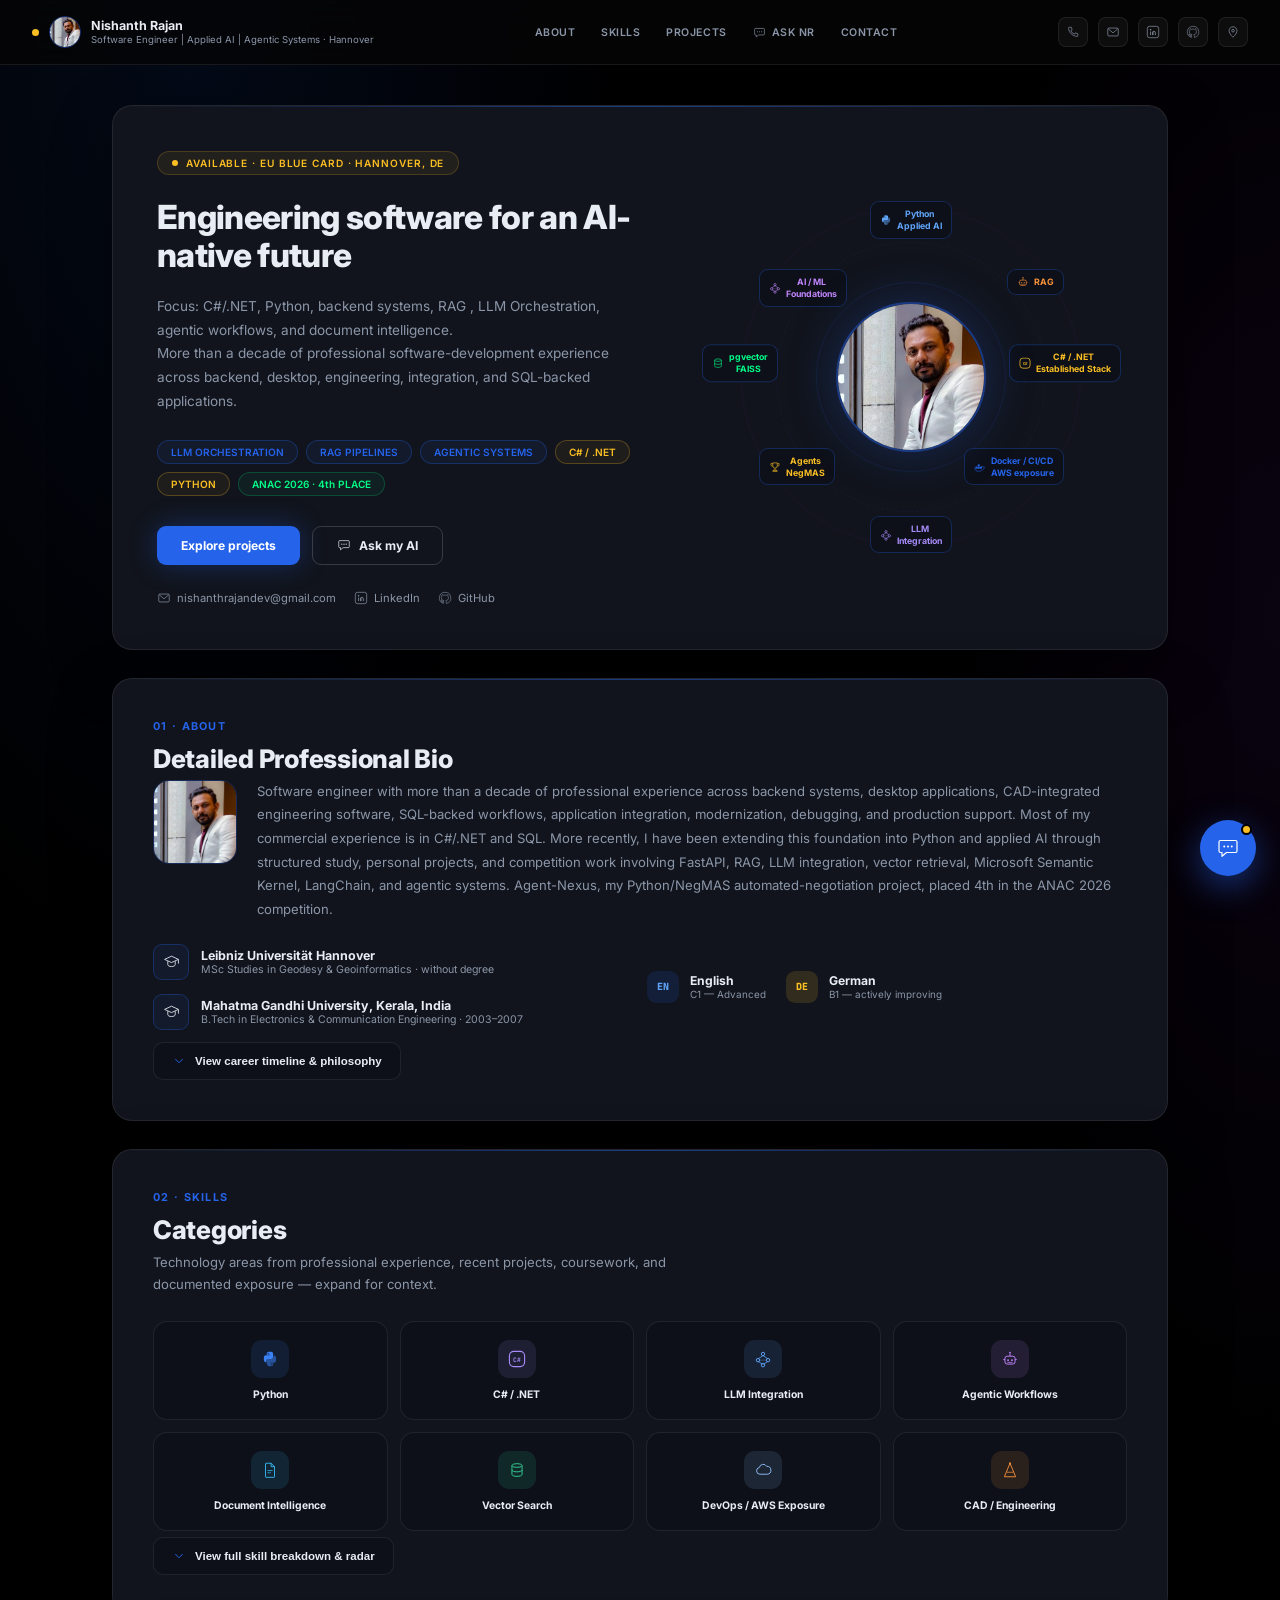
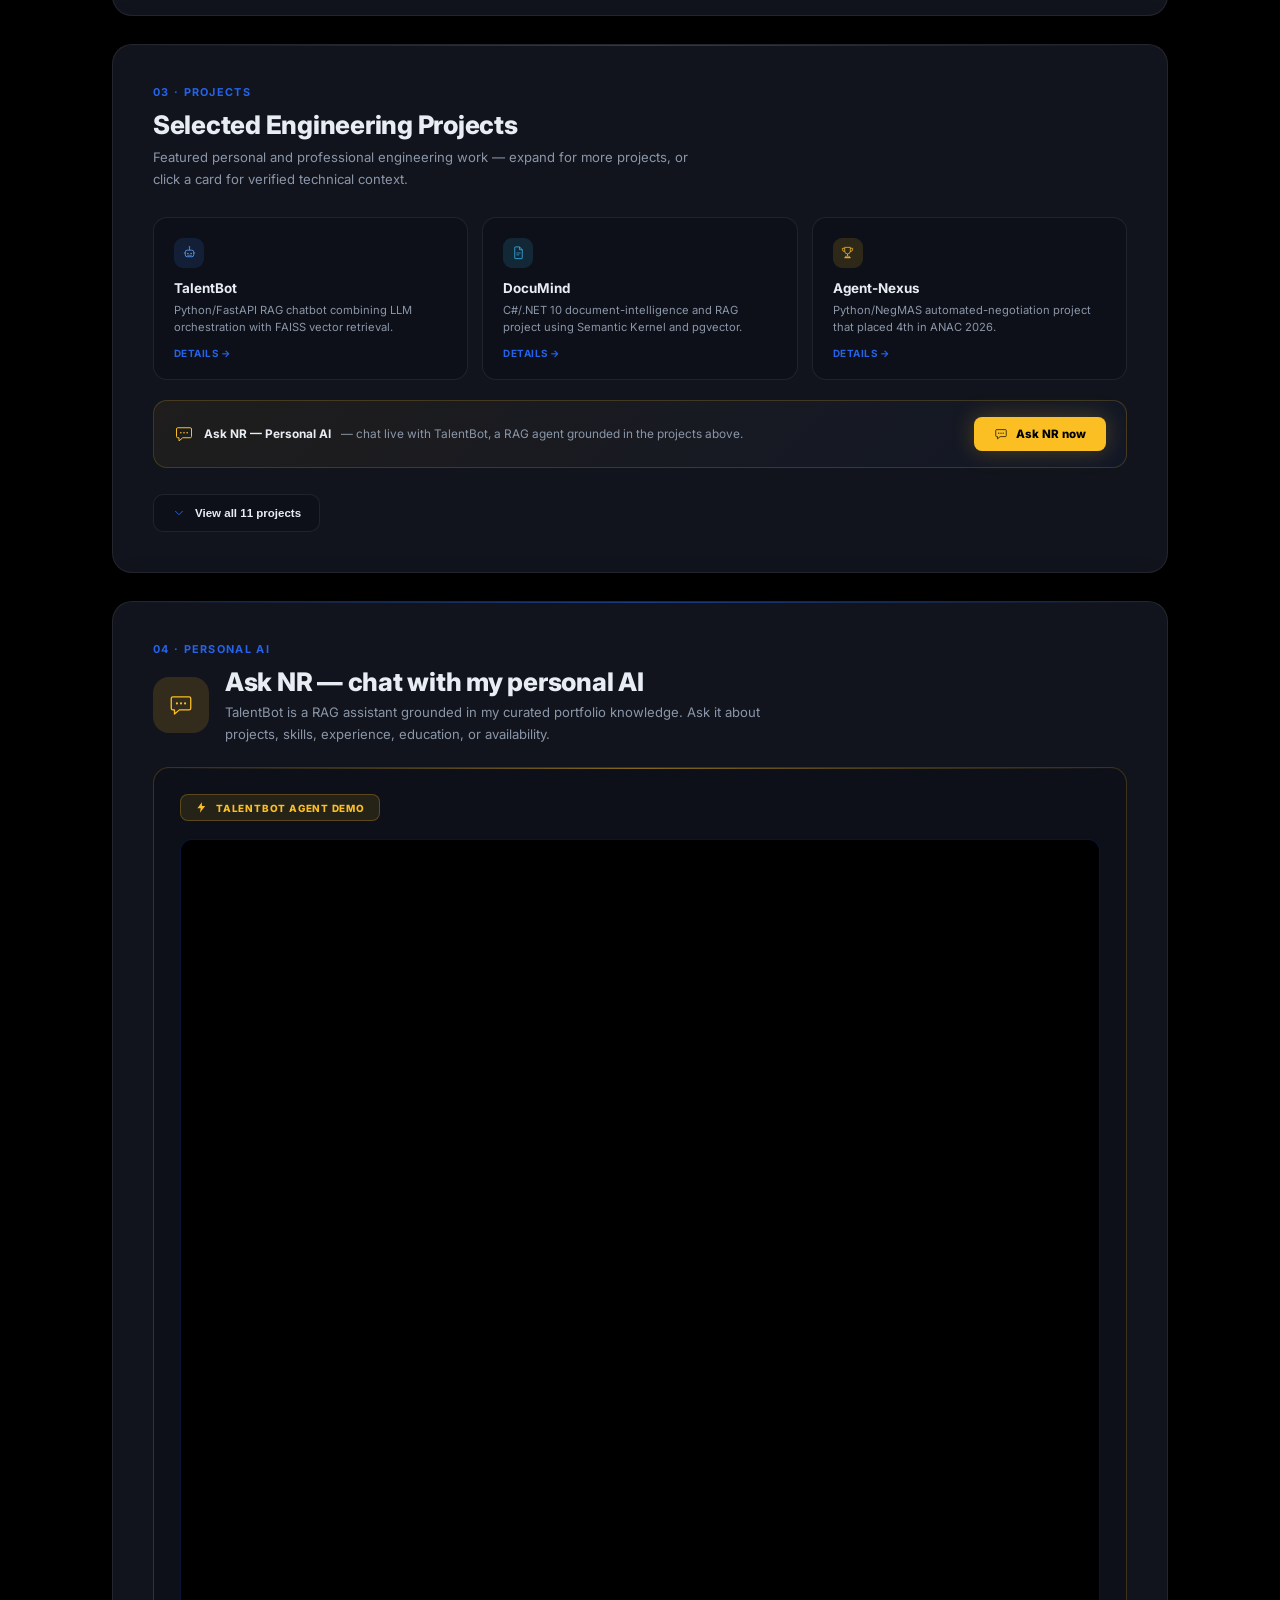
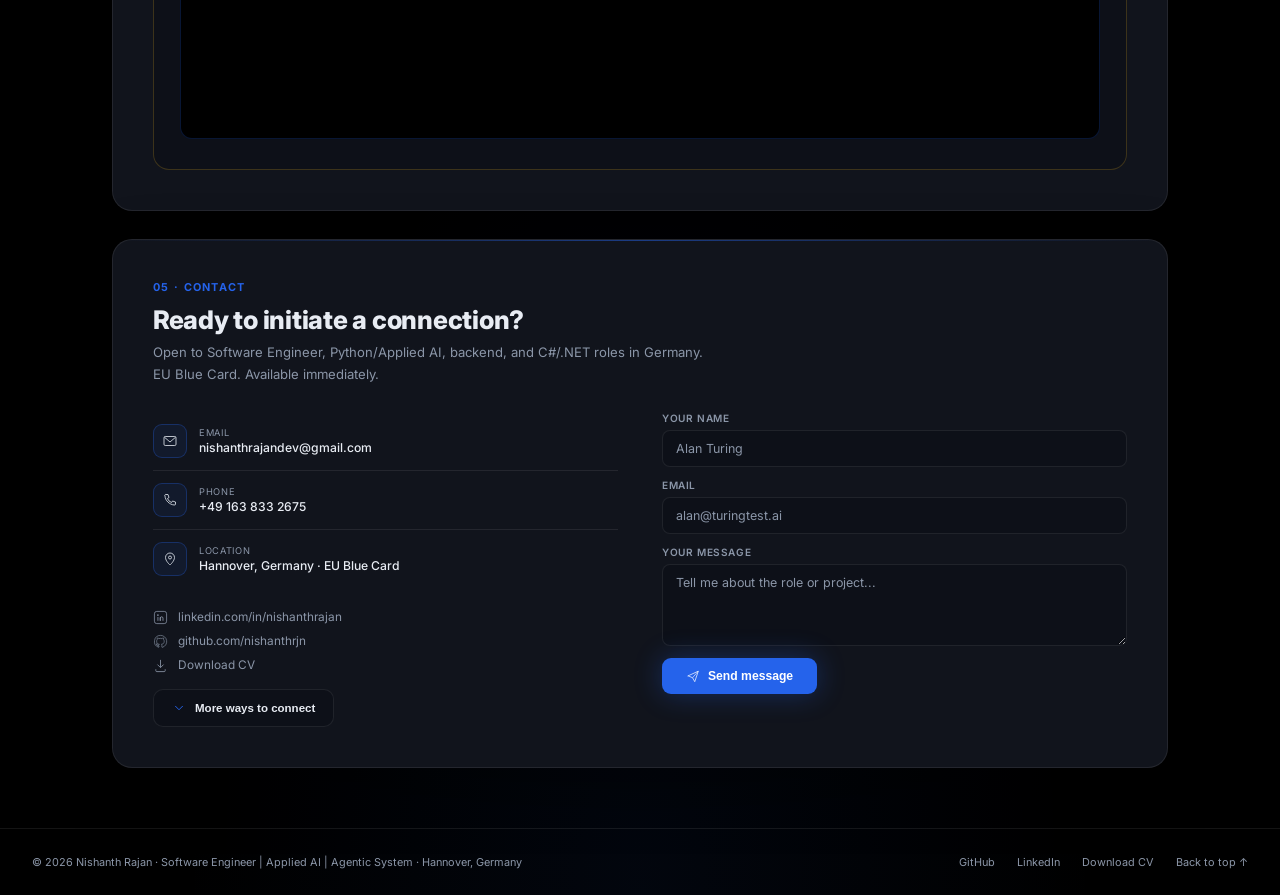
==== commit 46c98b5a: "Wire portfolio chat panels to the deployed HF Space" ====
--- a/templates/portfolio.html
+++ b/templates/portfolio.html
@@ -214,31 +214,18 @@
         </div>
       </div>
 
-      <!-- Chat is always directly visible — never gated behind a click -->
+      <!-- Chat is always directly visible — never gated behind a click.
+           Runs on a separate Hugging Face Space (Gradio), embedded here,
+           since GitHub Pages only serves static files and can't run the
+           FastAPI /chat backend itself. -->
       <div class="agent-panel" style="margin-top:22px">
         <div class="agent-badge"><svg class="ic"><use href="#i-bolt"/></svg>TALENTBOT AGENT DEMO</div>
-        <div class="terminal">
-          <div class="t-bar">
-            <div class="t-dot" style="background:#FF5F57"></div><div class="t-dot" style="background:#FFBD2E"></div><div class="t-dot" style="background:#28C840"></div>
-            <span class="t-title">TALENTBOT · RAG · Groq Llama 3 · FAISS</span>
-          </div>
-          <div class="chat-area" id="chatArea">
-            <div class="cmsg cmsg-u">Can you give me an example of how you've used C# in an AI application?</div>
-            <div class="cmsg cmsg-b">
-              <div class="b-head"><svg class="ic"><use href="#i-bolt"/></svg>TALENTBOT</div>
-              One example is <strong>DocuMind</strong>, a personal C#/.NET 10 document-intelligence and RAG project. It uses Microsoft Semantic Kernel, pgvector, and a local Llama 3.2 workflow to explore document ingestion, vector retrieval, LLM integration, and grounded question answering inside a .NET application architecture.
-            </div>
-          </div>
-          <div class="chat-box">
-            <input class="chat-in" id="chatIn" placeholder="Ask about skills, projects, experience...">
-            <button class="chat-btn" onclick="sendMsg('main')">SEND →</button>
-          </div>
-        </div>
-        <div class="suggest-row">
-          <button class="suggest-chip" onclick="askSuggested('What projects show your RAG experience?','main')">What projects show your RAG experience?</button>
-          <button class="suggest-chip" onclick="askSuggested('Tell me about the ANAC 2026 result.','main')">Tell me about the ANAC 2026 result</button>
-          <button class="suggest-chip" onclick="askSuggested('What is your C#/.NET background?','main')">What's your C#/.NET background?</button>
-        </div>
+        <iframe
+          class="hf-chat-frame"
+          src="https://nishanthrajan-talentbot.hf.space"
+          title="TalentBot chat"
+          loading="lazy"
+        ></iframe>
       </div>
     </div>
   </div>
@@ -265,7 +252,7 @@
             <div class="local-row" id="localRow" style="margin-top:6px"></div>
             <div class="block-title">Booking Calendar</div>
             <div class="cal-widget">
-              <div class="cal-head">August 2026</div>
+              <div class="cal-head" id="calHead"></div>
               <div class="cal-grid" id="calGrid"></div>
             </div>
           </div>
@@ -323,21 +310,13 @@
   </div>
   <div class="side-panel-body">
     <div class="side-tab-content active" id="side-chat">
-      <div class="side-chat-area" id="sideChatArea">
+      <div class="side-chat-area">
         <div class="cmsg cmsg-b">
           <div class="b-head"><svg class="ic"><use href="#i-bolt"/></svg>TALENTBOT</div>
-          Hi! Ask me anything about Nishanth's projects, skills, or experience — I'm grounded in this whole portfolio.
-        </div>
-      </div>
-      <div class="side-suggest-row">
-        <button class="suggest-chip" onclick="askSuggested('What projects show your RAG experience?','side')">RAG projects?</button>
-        <button class="suggest-chip" onclick="askSuggested('What is your C#/.NET background?','side')">C#/.NET background?</button>
-      </div>
-      <div class="side-chat-box">
-        <input id="sideChatIn" placeholder="Ask a question...">
-        <button onclick="sendMsg('side')">SEND</button>
-      </div>
-      <a class="side-chat-jump" href="#chatbot" onclick="toggleSidePanel(false)">Jump to full Ask NR section →</a>
+          Hi! Ask me anything about Nishanth's projects, skills, or experience — I'm grounded in this whole portfolio. The full chat lives in the Ask NR section below.
+        </div>
+      </div>
+      <a class="side-chat-jump" href="#chatbot" onclick="toggleSidePanel(false)">Open full chat →</a>
     </div>
     <div class="side-tab-content" id="side-contact">
       <div id="sideContactList"></div>
--- a/static/css/portfolio.css
+++ b/static/css/portfolio.css
@@ -234,6 +234,7 @@
 .agent-panel::before{content:'';position:absolute;top:0;left:0;right:0;height:1px;background:linear-gradient(90deg,transparent,rgba(251,191,36,0.5),transparent)}
 .agent-badge{display:inline-flex;align-items:center;gap:8px;font-size:0.62rem;font-weight:800;letter-spacing:0.08em;background:rgba(251,191,36,0.1);color:var(--yellow);border:1px solid rgba(251,191,36,0.25);border-radius:8px;padding:6px 14px;margin-bottom:18px}
 .agent-badge .ic{width:13px;height:13px}
+.hf-chat-frame{width:100%;height:900px;border:1px solid rgba(37,99,235,0.22);border-radius:12px;background:#000}
 .terminal{background:#070610;border:1px solid rgba(37,99,235,0.22);border-radius:12px;overflow:hidden}
 .t-bar{background:#0e0d17;padding:10px 15px;border-bottom:1px solid var(--border);display:flex;align-items:center;gap:8px}
 .t-dot{width:9px;height:9px;border-radius:50%}
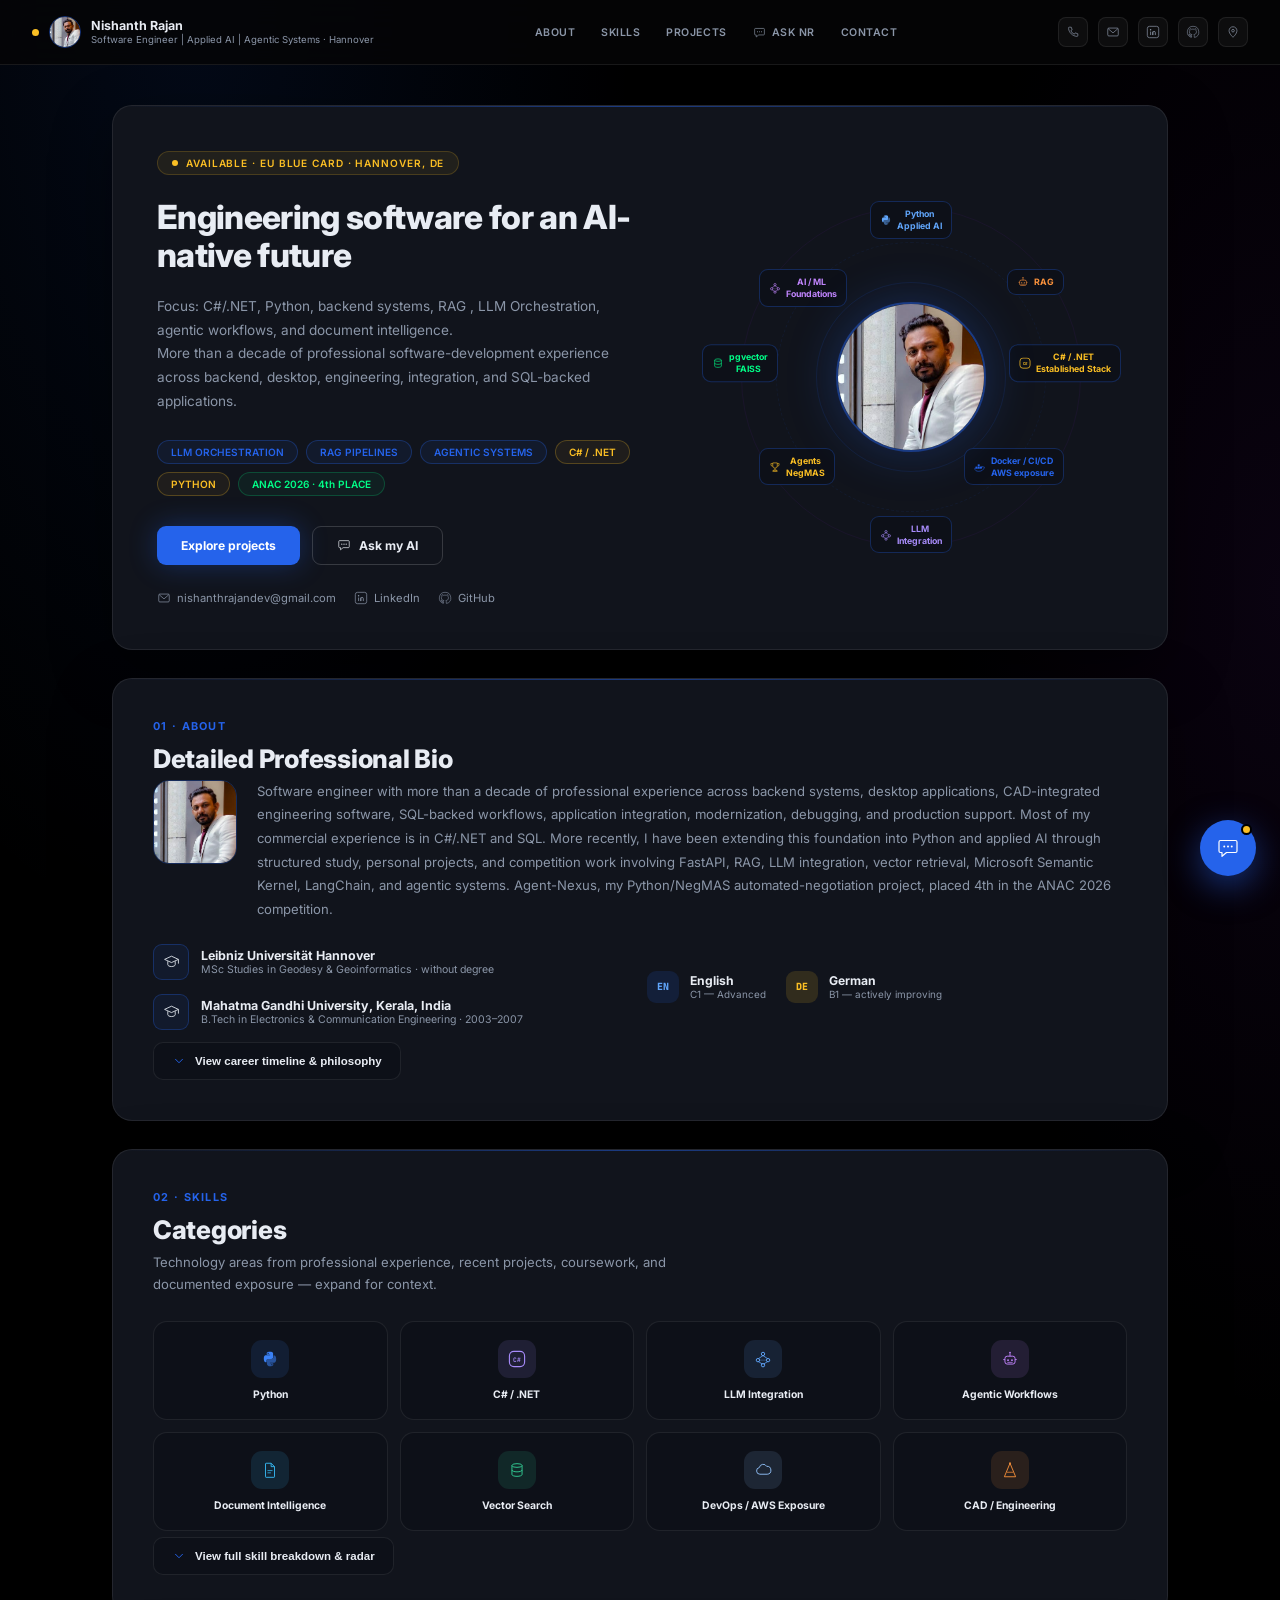
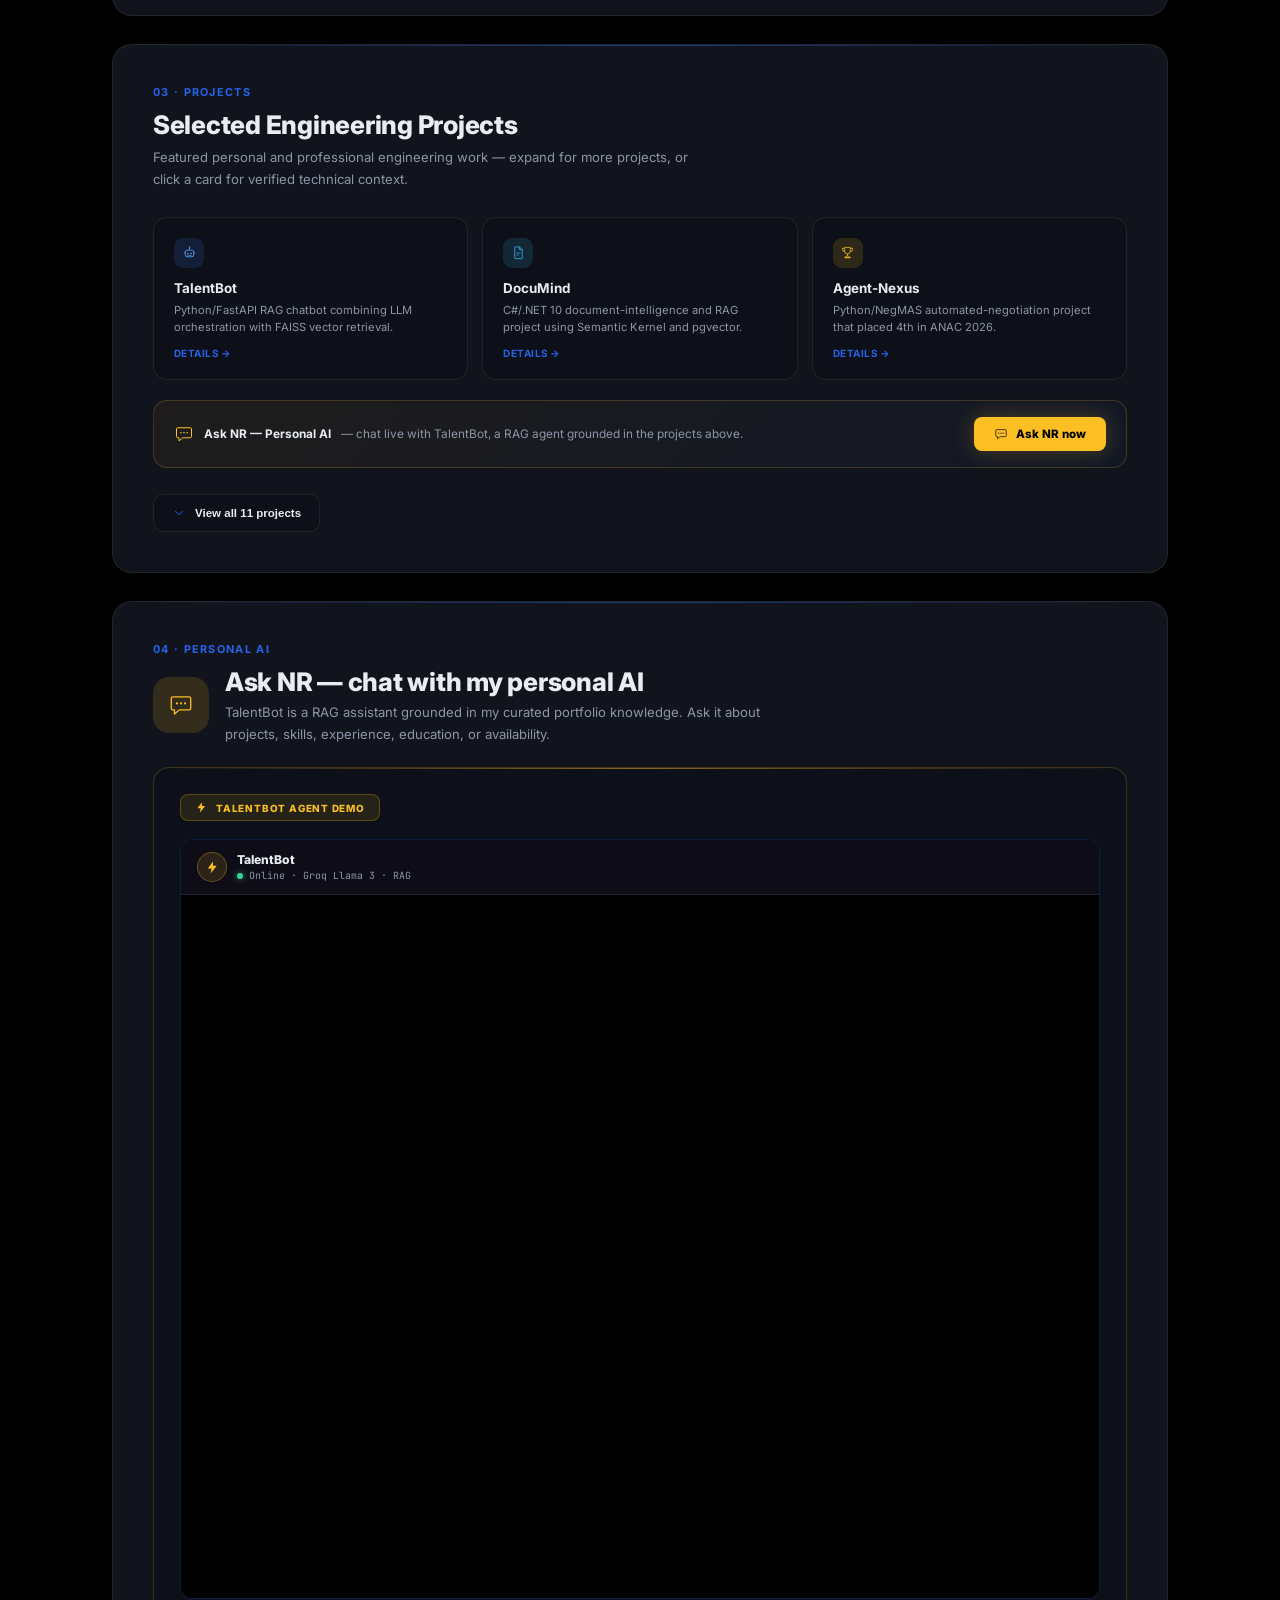
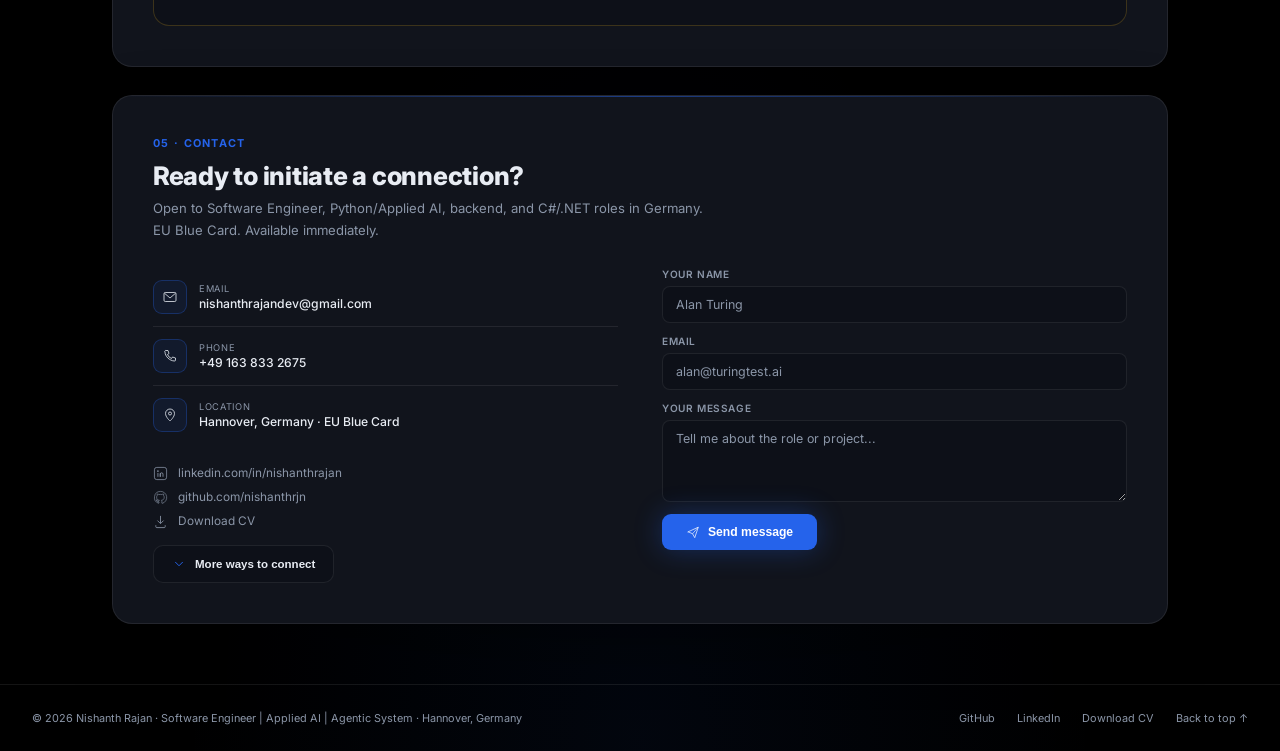
==== commit b5d7a894: "Wrap embedded TalentBot iframe in branded chat header for both panels" ====
--- a/templates/portfolio.html
+++ b/templates/portfolio.html
@@ -215,17 +215,22 @@
       </div>
 
       <!-- Chat is always directly visible — never gated behind a click.
-           Runs on a separate Hugging Face Space (Gradio), embedded here,
-           since GitHub Pages only serves static files and can't run the
-           FastAPI /chat backend itself. -->
+           The agent itself is a separate Hugging Face Space (Gradio,
+           Groq/RAG); GitHub Pages can only serve static files, so it's
+           embedded via a plain iframe wrapped in our own header chrome so
+           it reads as part of the page rather than a bare embed. -->
       <div class="agent-panel" style="margin-top:22px">
         <div class="agent-badge"><svg class="ic"><use href="#i-bolt"/></svg>TALENTBOT AGENT DEMO</div>
-        <iframe
-          class="hf-chat-frame"
-          src="https://nishanthrajan-talentbot.hf.space"
-          title="TalentBot chat"
-          loading="lazy"
-        ></iframe>
+        <div class="hf-embed hf-embed-main">
+          <div class="chat-head">
+            <div class="chat-head-avatar"><svg class="ic"><use href="#i-bolt"/></svg></div>
+            <div>
+              <div class="chat-head-name">TalentBot</div>
+              <div class="chat-head-status"><span class="status-dot"></span>Online · Groq Llama 3 · RAG</div>
+            </div>
+          </div>
+          <iframe class="hf-frame" src="https://nishanthrajan-talentbot.hf.space" title="TalentBot chat" loading="lazy"></iframe>
+        </div>
       </div>
     </div>
   </div>
@@ -310,13 +315,16 @@
   </div>
   <div class="side-panel-body">
     <div class="side-tab-content active" id="side-chat">
-      <div class="side-chat-area">
-        <div class="cmsg cmsg-b">
-          <div class="b-head"><svg class="ic"><use href="#i-bolt"/></svg>TALENTBOT</div>
-          Hi! Ask me anything about Nishanth's projects, skills, or experience — I'm grounded in this whole portfolio. The full chat lives in the Ask NR section below.
-        </div>
-      </div>
-      <a class="side-chat-jump" href="#chatbot" onclick="toggleSidePanel(false)">Open full chat →</a>
+      <div class="hf-embed hf-embed-side">
+        <div class="chat-head chat-head-sm">
+          <div class="chat-head-avatar"><svg class="ic"><use href="#i-bolt"/></svg></div>
+          <div>
+            <div class="chat-head-name">TalentBot</div>
+            <div class="chat-head-status"><span class="status-dot"></span>Online</div>
+          </div>
+        </div>
+        <iframe class="hf-frame" src="https://nishanthrajan-talentbot.hf.space" title="TalentBot chat" loading="lazy"></iframe>
+      </div>
     </div>
     <div class="side-tab-content" id="side-contact">
       <div id="sideContactList"></div>
--- a/static/css/portfolio.css
+++ b/static/css/portfolio.css
@@ -234,25 +234,26 @@
 .agent-panel::before{content:'';position:absolute;top:0;left:0;right:0;height:1px;background:linear-gradient(90deg,transparent,rgba(251,191,36,0.5),transparent)}
 .agent-badge{display:inline-flex;align-items:center;gap:8px;font-size:0.62rem;font-weight:800;letter-spacing:0.08em;background:rgba(251,191,36,0.1);color:var(--yellow);border:1px solid rgba(251,191,36,0.25);border-radius:8px;padding:6px 14px;margin-bottom:18px}
 .agent-badge .ic{width:13px;height:13px}
-.hf-chat-frame{width:100%;height:900px;border:1px solid rgba(37,99,235,0.22);border-radius:12px;background:#000}
-.terminal{background:#070610;border:1px solid rgba(37,99,235,0.22);border-radius:12px;overflow:hidden}
-.t-bar{background:#0e0d17;padding:10px 15px;border-bottom:1px solid var(--border);display:flex;align-items:center;gap:8px}
-.t-dot{width:9px;height:9px;border-radius:50%}
-.t-title{font-size:0.6rem;color:var(--gray);font-family:var(--mono);margin-left:6px}
-.chat-area{padding:18px;min-height:200px;display:flex;flex-direction:column;gap:12px;max-height:360px;overflow-y:auto}
-.cmsg{max-width:85%;font-size:0.75rem;line-height:1.6;padding:9px 13px;border-radius:10px}
-.cmsg-u{align-self:flex-end;background:rgba(37,99,235,0.15);border:1px solid rgba(37,99,235,0.22);border-radius:10px 10px 2px 10px}
-.cmsg-b{align-self:flex-start;background:rgba(251,191,36,0.07);border:1px solid rgba(251,191,36,0.15);border-radius:10px 10px 10px 2px}
-.b-head{font-size:0.6rem;font-weight:700;color:var(--yellow);display:flex;align-items:center;gap:6px;margin-bottom:5px}
-.b-head .ic{width:11px;height:11px}
-.chat-box{display:flex;gap:8px;padding:11px 15px;border-top:1px solid var(--border);background:rgba(255,255,255,0.02)}
-.chat-in{flex:1;background:rgba(255,255,255,0.04);border:1px solid var(--border);border-radius:7px;color:var(--white);font-family:var(--mono);font-size:0.72rem;padding:8px 12px;outline:none;transition:border-color .2s}
-.chat-in:focus{border-color:var(--blue)}
-.chat-btn{background:var(--blue);color:#fff;border:none;padding:8px 15px;border-radius:7px;font-size:0.7rem;font-weight:700;cursor:pointer;transition:background .2s}
-.chat-btn:hover{background:#1d4ed8}
-.suggest-row{display:flex;flex-wrap:wrap;gap:8px;margin-top:14px}
-.suggest-chip{font-size:0.68rem;font-weight:600;color:var(--gray);background:rgba(255,255,255,0.03);border:1px solid var(--border);border-radius:20px;padding:7px 14px;cursor:pointer;transition:all .2s}
-.suggest-chip:hover{border-color:var(--border-blue);color:var(--white)}
+/* Embedded TalentBot Space, wrapped in our own header chrome (.chat-head)
+   so a plain iframe reads as part of the page rather than a bare embed.
+   The Space's own theme is already dark-mode and color-matched to this
+   site's blue/yellow palette (see space-deploy/app.py's THEME/CUSTOM_CSS),
+   so the iframe itself needs no extra styling beyond filling its slot. */
+.hf-embed{background:#070610;border:1px solid rgba(37,99,235,0.22);border-radius:12px;overflow:hidden;display:flex;flex-direction:column}
+.chat-head{background:#0e0d17;padding:12px 16px;border-bottom:1px solid var(--border);display:flex;align-items:center;gap:10px;flex-shrink:0}
+.chat-head-avatar{width:30px;height:30px;border-radius:50%;background:rgba(251,191,36,0.12);border:1px solid rgba(251,191,36,0.3);display:flex;align-items:center;justify-content:center;color:var(--yellow);flex-shrink:0}
+.chat-head-avatar .ic{width:15px;height:15px}
+.chat-head-name{font-size:0.76rem;font-weight:800;color:var(--white)}
+.chat-head-status{display:flex;align-items:center;gap:6px;font-size:0.62rem;color:var(--gray);font-family:var(--mono);margin-top:2px}
+.status-dot{width:6px;height:6px;border-radius:50%;background:#34D399;box-shadow:0 0 6px rgba(52,211,153,0.7);animation:blink 2s ease-in-out infinite}
+.hf-frame{flex:1;width:100%;border:none;background:#000}
+.hf-embed-main{height:760px}
+.hf-embed-side{height:440px}
+.chat-head-sm{padding:9px 12px}
+.chat-head-sm .chat-head-avatar{width:24px;height:24px}
+.chat-head-sm .chat-head-avatar .ic{width:12px;height:12px}
+.chat-head-sm .chat-head-name{font-size:0.7rem}
+.chat-head-sm .chat-head-status{font-size:0.58rem}
 .pm-flow{display:flex;align-items:center;flex-wrap:wrap;gap:6px;padding:14px;background:rgba(0,0,0,0.3);border-radius:10px;border:1px solid var(--border)}
 .pm-box{padding:5px 10px;border-radius:6px;border:1px solid var(--border-blue);background:rgba(37,99,235,0.07);color:var(--blue);font-size:0.62rem;font-weight:600;font-family:var(--mono)}
 .pm-box.y{border-color:rgba(251,191,36,0.3);background:rgba(251,191,36,0.07);color:var(--yellow)}
@@ -338,16 +339,7 @@
 .side-panel-body{flex:1;overflow-y:auto}
 .side-tab-content{display:none;padding:16px}
 .side-tab-content.active{display:block}
-.side-chat-area{display:flex;flex-direction:column;gap:10px;max-height:260px;overflow-y:auto;padding-bottom:12px}
-.side-chat-area .cmsg{font-size:0.71rem;max-width:92%}
-.side-suggest-row{display:flex;flex-wrap:wrap;gap:6px;margin-bottom:12px}
-.side-suggest-row .suggest-chip{font-size:0.62rem;padding:6px 11px}
-.side-chat-box{display:flex;gap:7px}
-.side-chat-box input{flex:1;background:var(--card2);border:1px solid var(--border);border-radius:7px;color:var(--white);font-family:var(--mono);font-size:0.7rem;padding:9px 11px;outline:none;transition:border-color .2s}
-.side-chat-box input:focus{border-color:var(--blue)}
-.side-chat-box button{background:var(--blue);color:#fff;border:none;padding:9px 13px;border-radius:7px;font-size:0.66rem;font-weight:700;cursor:pointer;transition:background .2s}
-.side-chat-box button:hover{background:#1d4ed8}
-.side-chat-jump{display:block;text-align:center;font-size:0.62rem;font-weight:700;color:var(--blue);text-decoration:none;margin-top:10px;background:none;border:none;cursor:pointer;width:100%}
+.side-tab-content#side-chat{padding:12px}
 .side-cdetail{display:flex;align-items:center;gap:11px;padding:10px 0;border-bottom:1px solid var(--border);font-size:0.72rem}
 .side-cdetail:last-of-type{border-bottom:none}
 .side-cicon{width:30px;height:30px;border-radius:8px;background:rgba(37,99,235,0.08);border:1px solid var(--border-blue);display:flex;align-items:center;justify-content:center;flex-shrink:0}
